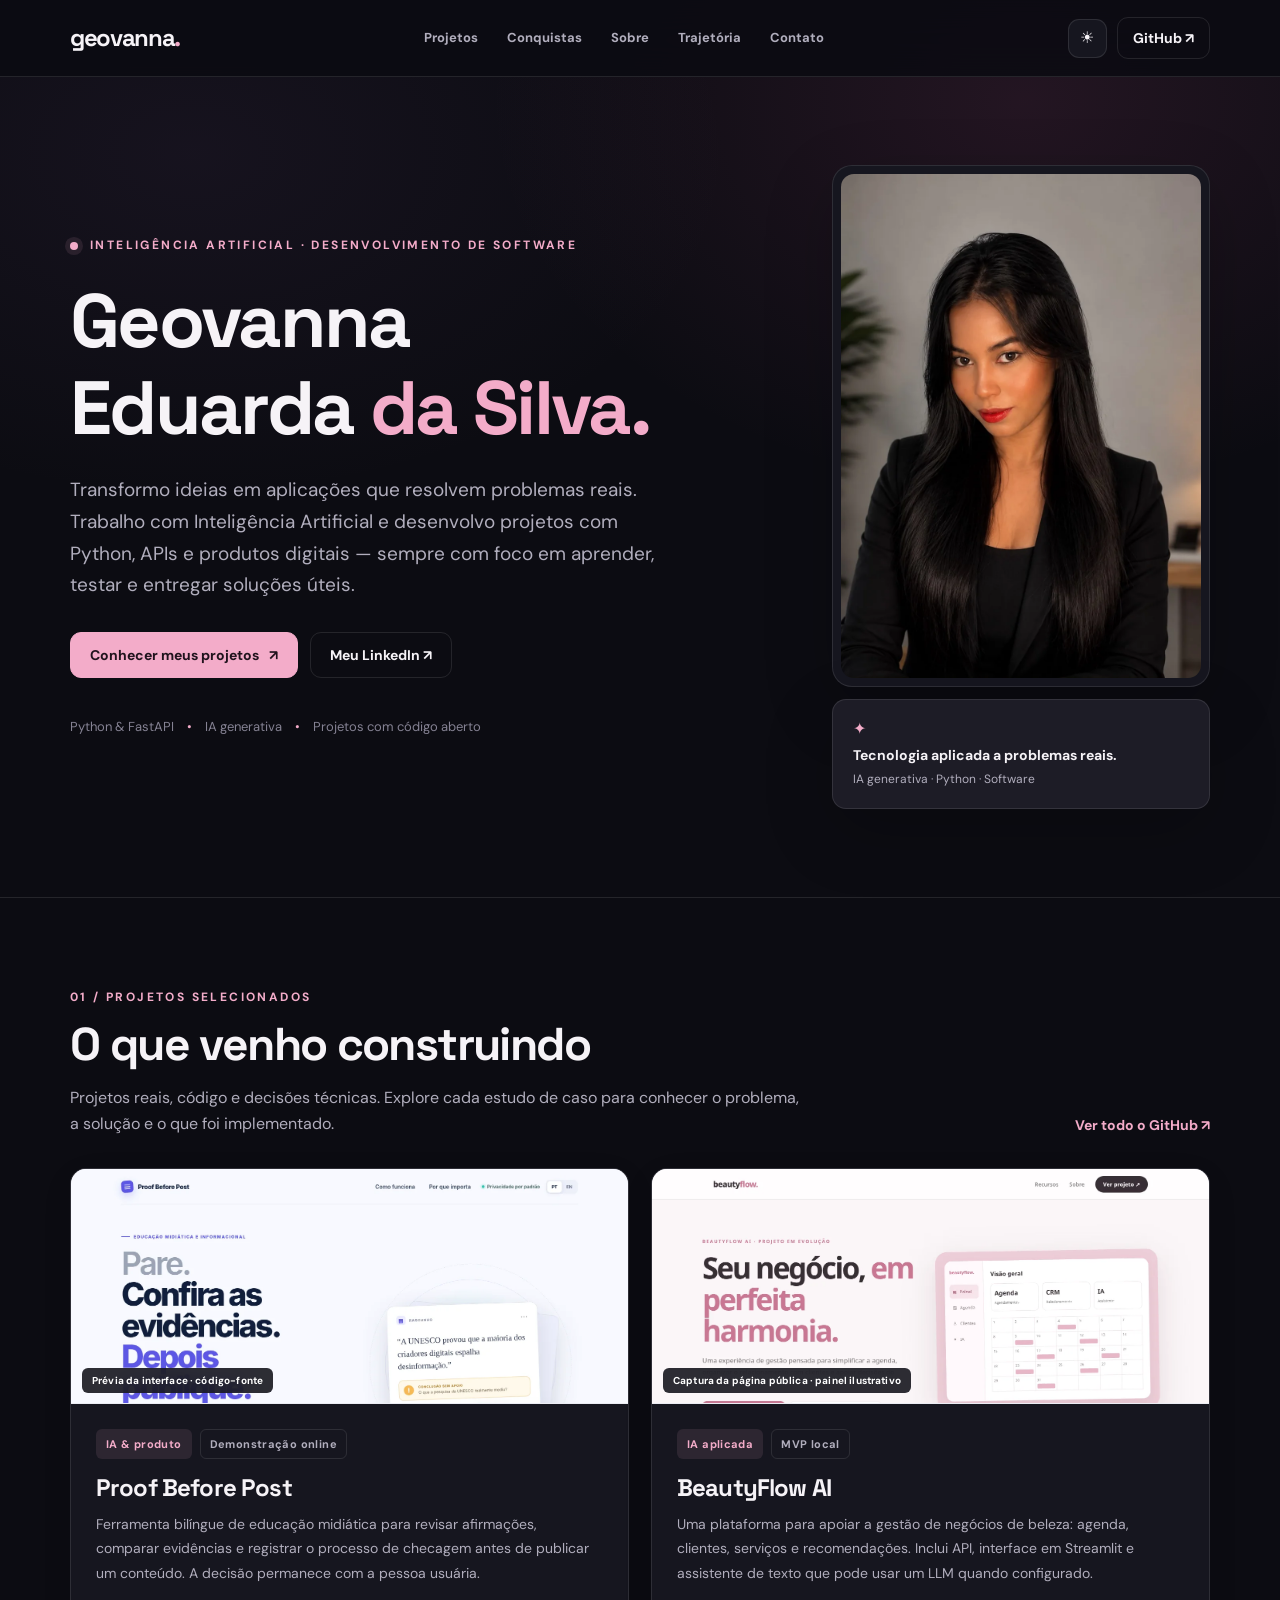
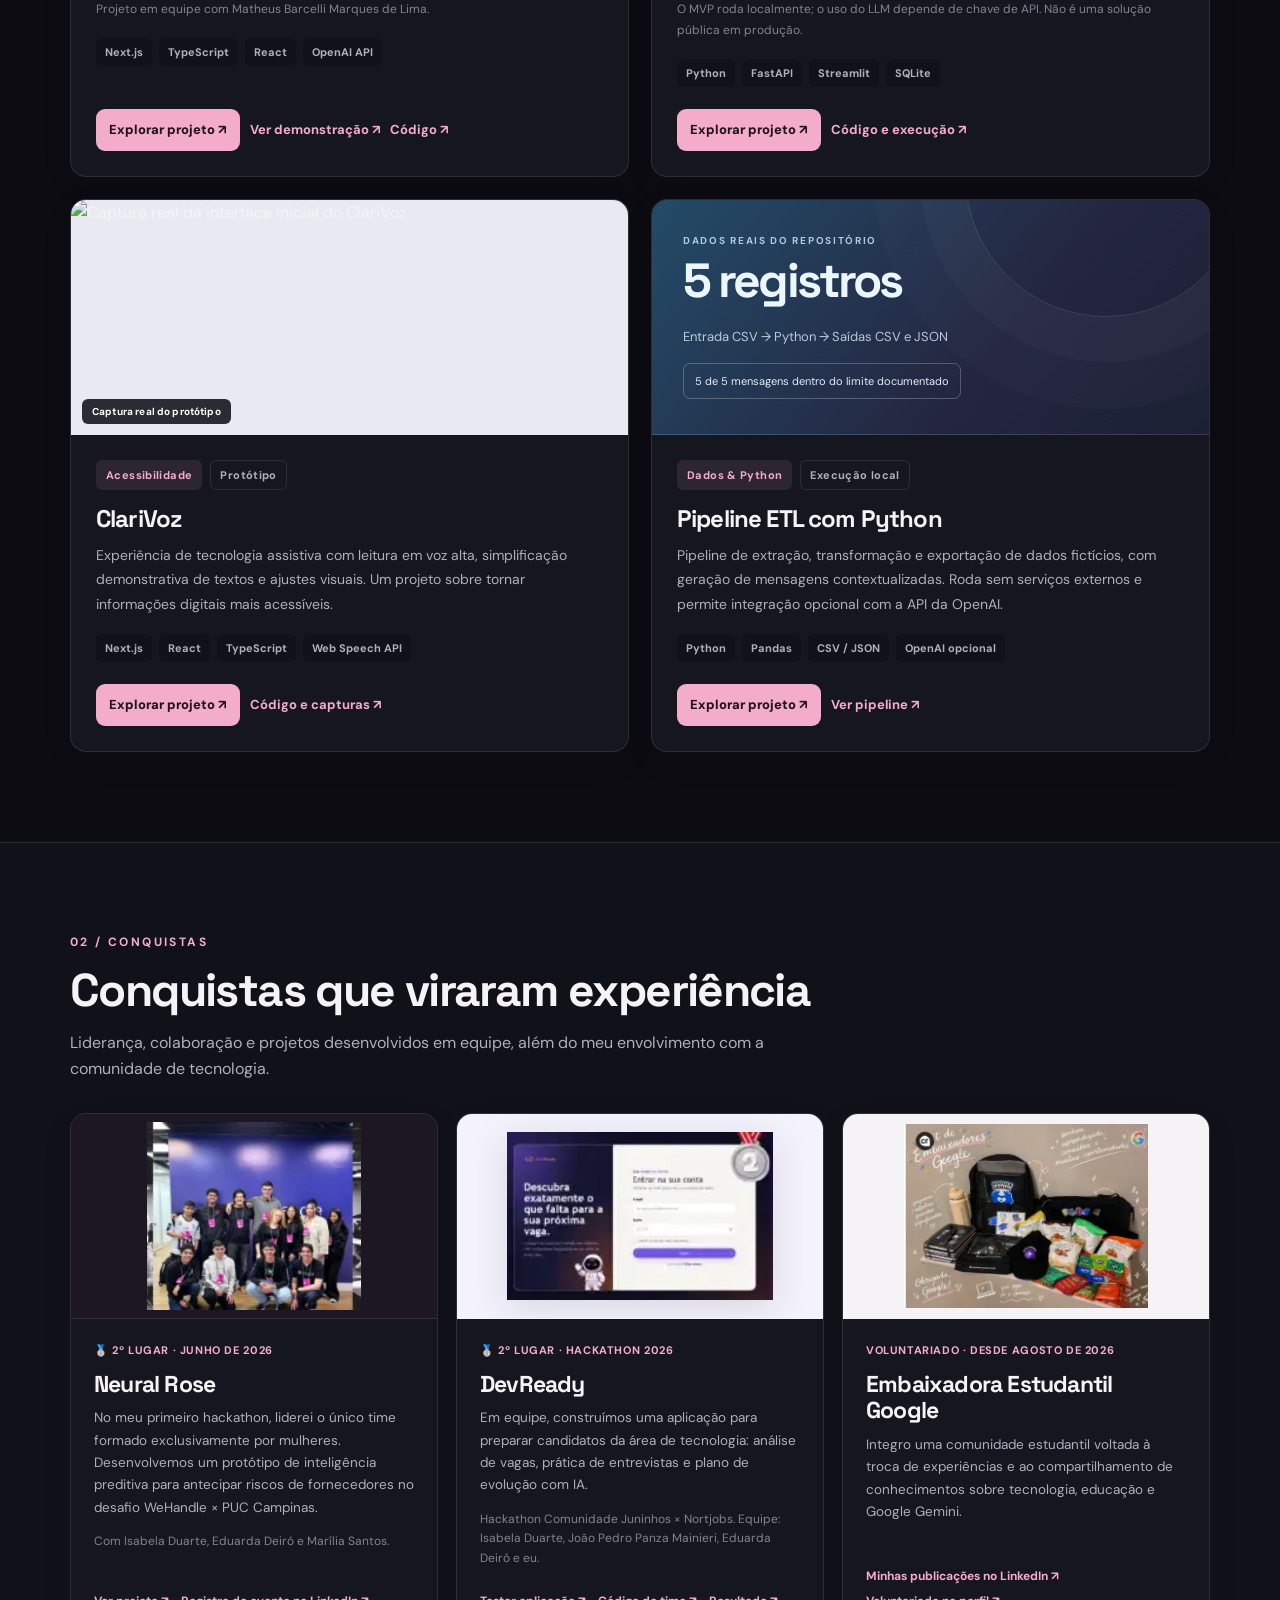
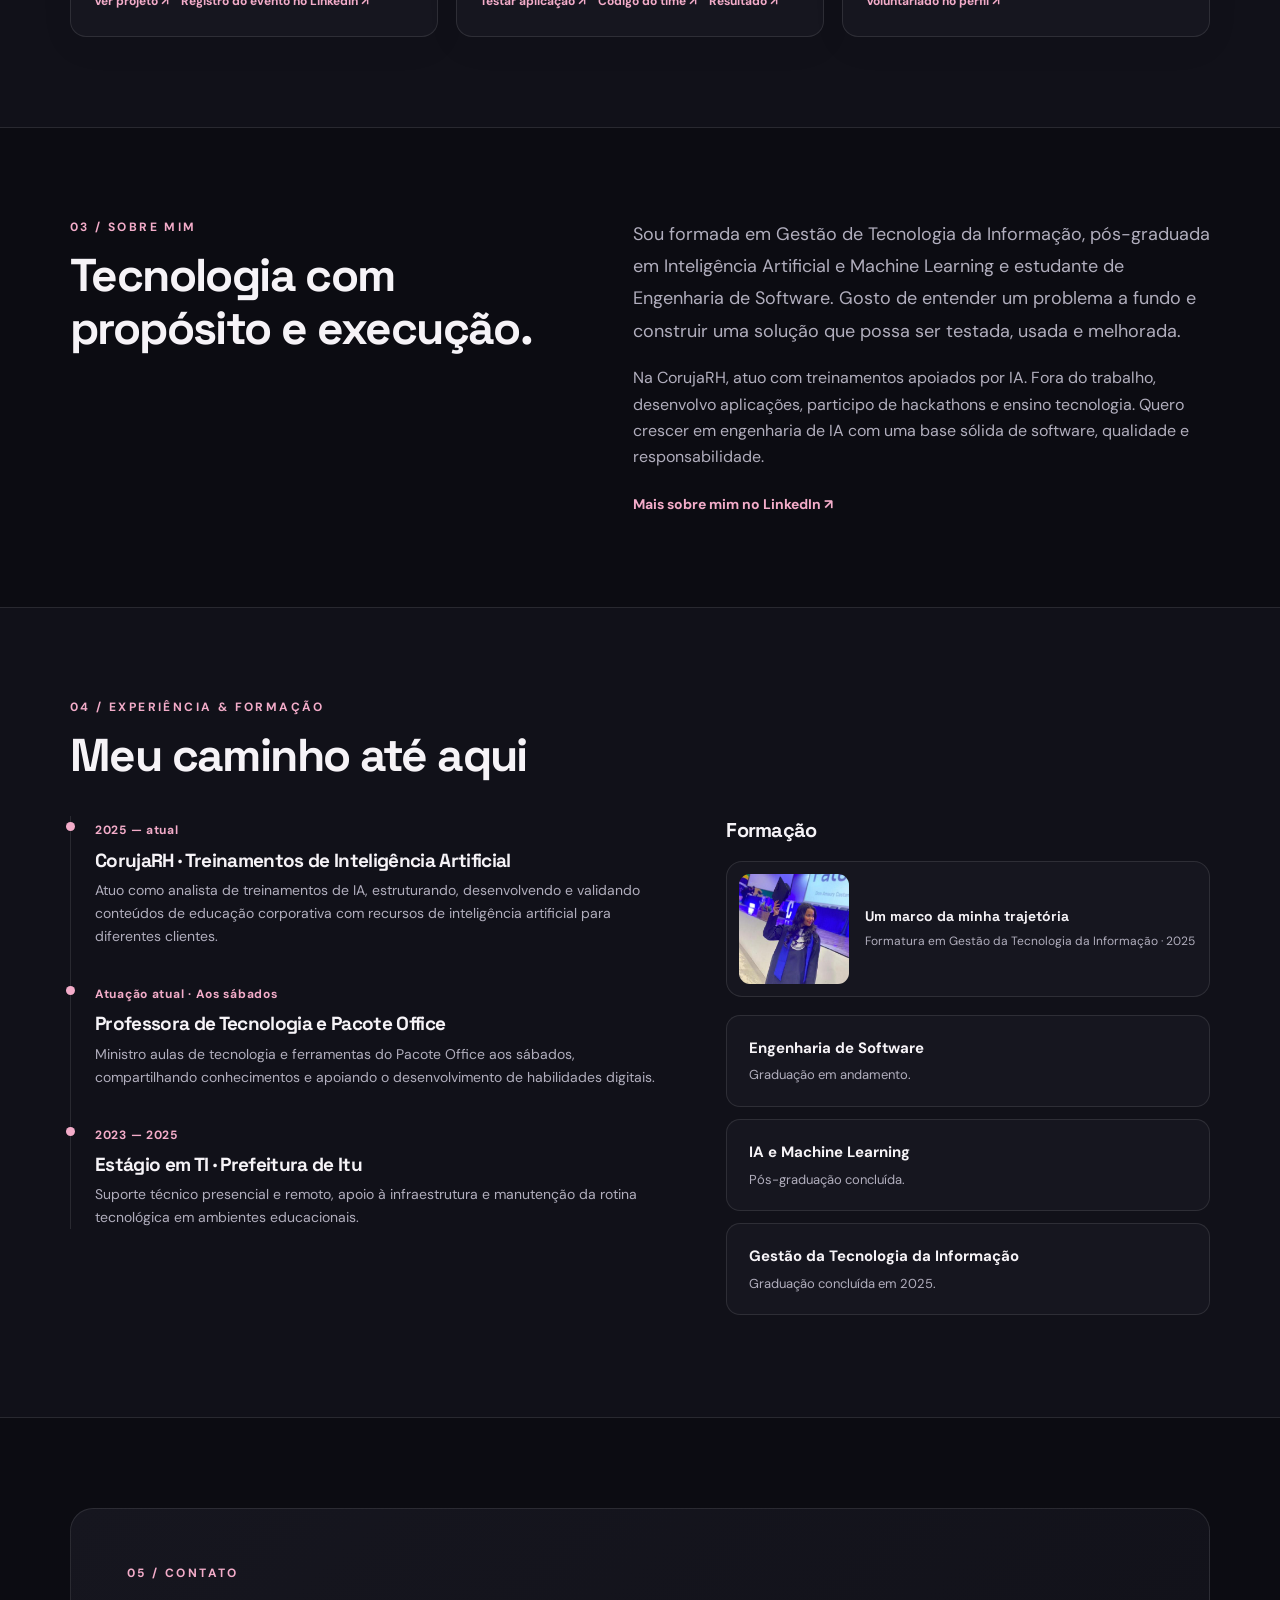
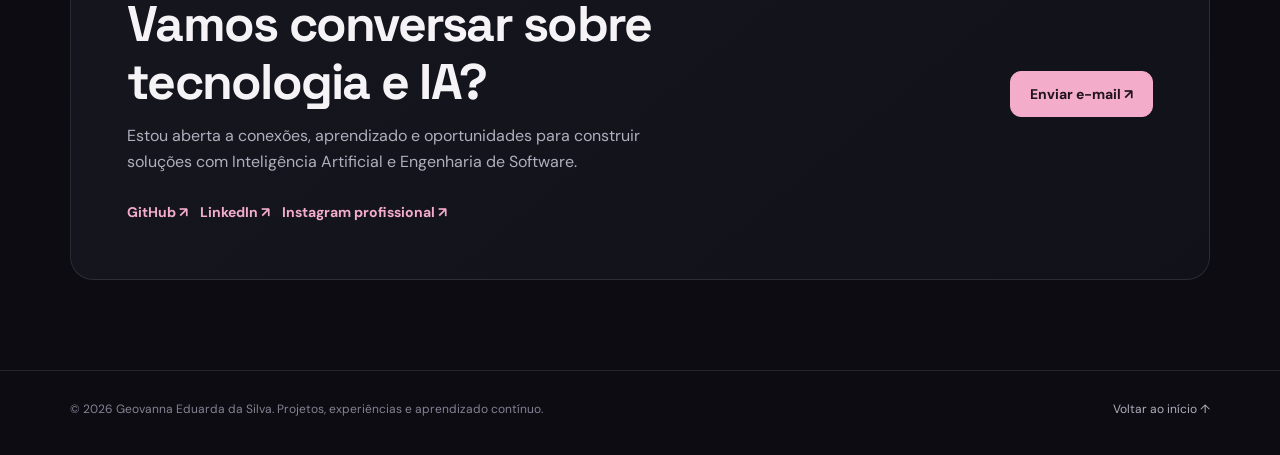
==== index.html @ ee45639f "Exibe foto profissional completa sem recorte e move legenda abaixo" ====
<!DOCTYPE html>
<html lang="pt-BR" data-theme="dark">
<head>
  <meta charset="UTF-8">
  <meta name="viewport" content="width=device-width, initial-scale=1">
  <link rel="icon" href="./favicon.ico" sizes="any">
  <link rel="icon" type="image/png" sizes="48x48" href="./favicon-48.png">
  <link rel="apple-touch-icon" sizes="180x180" href="./apple-touch-icon.png">
  <meta name="theme-color" content="#0c0c12">
  <meta name="description" content="Portfólio de Geovanna Eduarda da Silva. Analista de IA, pós-graduada em Inteligência Artificial e Machine Learning e estudante de Engenharia de Software. Projetos reais com Python, IA generativa, APIs e produtos digitais.">
  <meta name="author" content="Geovanna Eduarda da Silva">
  <meta property="og:type" content="website">
  <meta property="og:title" content="Geovanna Eduarda da Silva | IA Generativa & Engenharia de Software">
  <meta property="og:description" content="Projetos, trajetória e experiências reais em inteligência artificial, Python e desenvolvimento de produtos.">
  <meta property="og:url" content="https://geovannasilva15.github.io/portfolio-geovanna-github/">
  <meta property="og:image" content="https://geovannasilva15.github.io/portfolio-geovanna-github/assets/img/geovanna-perfil.webp">
  <link rel="canonical" href="https://geovannasilva15.github.io/portfolio-geovanna-github/">
  <link rel="preconnect" href="https://fonts.googleapis.com">
  <link rel="preconnect" href="https://fonts.gstatic.com" crossorigin>
  <link href="https://fonts.googleapis.com/css2?family=DM+Sans:wght@400;500;600;700&family=Space+Grotesk:wght@400;500;600;700&display=swap" rel="stylesheet">
  <title>Geovanna Eduarda da Silva | IA Generativa & Engenharia de Software</title>
  <style>
    :root {
      color-scheme: dark;
      --bg:#0c0c12; --bg2:#111119; --card:#16161f; --card2:#1d1c26;
      --text:#f6f3f7; --muted:#b1aebd; --subtle:#858293;
      --line:rgba(255,255,255,.10); --accent:#f3acc9; --accent-strong:#ffcfdf;
      --pill:rgba(243,172,201,.10); --shadow:0 22px 70px rgba(0,0,0,.20);
    }
    html[data-theme="light"] {
      color-scheme: light;
      --bg:#fbf9fb; --bg2:#f6f3f7; --card:#ffffff; --card2:#f9f4f7;
      --text:#211b26; --muted:#5a5260; --subtle:#736c79;
      --line:rgba(44,25,46,.13); --accent:#a22967; --accent-strong:#812453;
      --pill:rgba(162,41,103,.08); --shadow:0 20px 70px rgba(56,25,47,.08);
    }
    *{box-sizing:border-box}
    html{scroll-behavior:smooth;scroll-padding-top:94px}
    body{margin:0;background:var(--bg);color:var(--text);font:16px/1.65 "DM Sans",Arial,sans-serif;transition:background .25s,color .25s}
    body::before{content:"";position:absolute;top:0;left:0;right:0;height:850px;z-index:-1;pointer-events:none;background:radial-gradient(ellipse at 80% 12%,rgba(193,83,141,.13),transparent 37%),radial-gradient(ellipse at 15% 18%,rgba(128,86,156,.09),transparent 35%)}
    img{max-width:100%;display:block}
    a{color:inherit;text-decoration:none}
    button{font:inherit;cursor:pointer}
    button:focus-visible,a:focus-visible{outline:3px solid var(--accent);outline-offset:4px;border-radius:5px}
    h1,h2,h3,p,figure{margin-top:0}
    h1,h2,h3{font-family:"Space Grotesk","DM Sans",sans-serif;line-height:1.16;letter-spacing:-.035em}
    .container{width:min(1140px,calc(100% - 48px));margin-inline:auto}
    .sr-only{position:absolute;width:1px;height:1px;margin:-1px;overflow:hidden;clip:rect(0,0,0,0);white-space:nowrap}
    .skip{position:fixed;left:16px;top:-80px;background:var(--accent);color:var(--bg);padding:9px 15px;z-index:100}
    .skip:focus{top:14px}
    .site-header{position:sticky;top:0;z-index:50;background:rgba(12,12,18,.9);border-bottom:1px solid var(--line);backdrop-filter:blur(18px)}
    html[data-theme="light"] .site-header{background:rgba(251,249,251,.92)}
    .head-inner{display:flex;align-items:center;justify-content:space-between;gap:18px;height:76px}
    .logo{font-family:"Space Grotesk",sans-serif;font-size:24px;font-weight:700;letter-spacing:-.055em;white-space:nowrap}
    .logo span{color:var(--accent)}
    .site-nav{display:flex;align-items:center;gap:29px}
    .site-nav a{font-size:13px;font-weight:700;color:var(--muted);transition:color .2s}
    .site-nav a:hover{color:var(--accent)}
    .head-actions{display:flex;align-items:center;gap:10px}
    .theme-toggle,.menu-toggle{background:var(--card);color:var(--text);border:1px solid var(--line);border-radius:11px;width:39px;height:39px;display:grid;place-items:center}
    .theme-toggle:hover,.menu-toggle:hover{border-color:var(--accent)}
    .menu-toggle{display:none;position:relative}
    .menu-icon{width:17px;height:2px;background:currentColor;position:relative}
    .menu-icon::before,.menu-icon::after{content:"";width:17px;height:2px;background:currentColor;position:absolute;left:0}
    .menu-icon::before{top:-6px}.menu-icon::after{top:6px}
    .btn{display:inline-flex;justify-content:center;align-items:center;gap:10px;padding:13px 19px;border-radius:11px;border:1px solid var(--line);font-size:14px;font-weight:700;line-height:1.3;transition:transform .2s,border-color .2s,background .2s}
    .btn:hover{transform:translateY(-2px);border-color:var(--accent)}
    .btn-primary{background:var(--accent);color:#20131d;border-color:var(--accent)}
    .btn-primary:hover{background:var(--accent-strong)}
    .btn-small{padding:11px 15px}
    .hero{padding:100px 0 95px}
    .hero-grid{display:grid;grid-template-columns:1.2fr .8fr;gap:78px;align-items:center}
    .eyebrow,.section-kicker{font-size:12px;font-weight:700;text-transform:uppercase;letter-spacing:.20em;color:var(--accent)}
    .eyebrow{display:flex;align-items:center;gap:12px;margin-bottom:22px}
    .eyebrow::before{content:"";width:8px;height:8px;background:var(--accent);border-radius:50%;box-shadow:0 0 0 5px var(--pill)}
    .hero h1{max-width:700px;font-size:clamp(42px,5.9vw,77px);margin-bottom:21px}
    .hero h1 span{color:var(--accent)}
    .hero .intro{max-width:590px;font-size:19px;color:var(--muted);line-height:1.78;margin-bottom:31px}
    .hero .intro strong{color:var(--text);font-weight:600}
    .hero-buttons{display:flex;flex-wrap:wrap;gap:12px}
    .hero-note{margin-top:38px;display:flex;flex-wrap:wrap;align-items:center;gap:13px;color:var(--subtle);font-size:13px}
    .hero-note span+span::before{content:"•";color:var(--accent);margin-right:13px}
    .photo-wrap{width:min(100%,378px);justify-self:end;position:relative}
    .photo-frame{border:1px solid var(--line);padding:11px;background:var(--card);border-radius:25px;box-shadow:var(--shadow);transform:rotate(2deg)}
    .photo-frame img{width:100%;aspect-ratio:1/1;object-fit:cover;object-position:center;border-radius:16px}
    .photo-caption{position:absolute;left:-32px;bottom:-24px;padding:16px 20px;max-width:245px;background:var(--card2);border:1px solid var(--line);border-radius:14px;box-shadow:var(--shadow);transform:rotate(-2deg)}
    .photo-caption strong{display:block;font-size:14px;line-height:1.35}
    .photo-caption span{color:var(--muted);font-size:12px}
    .photo-caption::before{content:"✦";color:var(--accent);margin-bottom:4px;display:block}
    .divider{height:1px;background:var(--line)}
    .section{padding:90px 0}
    .section-head{display:flex;align-items:flex-end;justify-content:space-between;gap:24px;margin-bottom:30px}
    .section-kicker{display:block;margin-bottom:11px}
    .section-title{font-size:clamp(30px,3.6vw,46px);margin:0 0 13px}
    .section-lead{font-size:16px;color:var(--muted);max-width:740px;margin:0}
    .text-link{color:var(--accent);font-size:14px;font-weight:700;border-bottom:1px solid transparent}
    .text-link:hover{border-bottom-color:var(--accent)}
    .filter-bar{display:flex;flex-wrap:wrap;gap:9px;margin:30px 0 22px}
    .filter-btn{padding:9px 16px;border:1px solid var(--line);border-radius:999px;background:transparent;color:var(--muted);font-weight:700;font-size:13px}
    .filter-btn:hover,.filter-btn[aria-pressed="true"]{color:var(--bg);background:var(--accent);border-color:var(--accent)}
    html[data-theme="light"] .filter-btn[aria-pressed="true"]{color:#fff}
    .project-grid{display:grid;grid-template-columns:repeat(2,minmax(0,1fr));gap:18px}
    .project{background:var(--card);border:1px solid var(--line);border-radius:19px;overflow:hidden;display:flex;flex-direction:column;min-width:0;transition:transform .2s,border-color .2s}
    .project:hover{transform:translateY(-3px);border-color:rgba(243,172,201,.55)}
    .project[hidden]{display:none!important}
    .project-media{min-height:160px;height:194px;border-bottom:1px solid var(--line);display:flex;align-items:center;justify-content:center;overflow:hidden;position:relative}
    .project-media img{width:100%;height:100%;object-fit:cover}
    .project-media img.neural-image{object-fit:contain;padding:14px}
    .graphic{padding:30px;display:flex;flex-direction:column;align-items:flex-start;justify-content:flex-end}
    .graphic::before{content:"";position:absolute;width:280px;height:280px;border:1px solid rgba(255,255,255,.12);border-radius:50%;right:-38px;top:-165px;box-shadow:0 0 0 45px rgba(255,255,255,.022),0 0 0 92px rgba(255,255,255,.015)}
    .graphic strong{font:700 clamp(26px,4vw,38px)/1.05 "Space Grotesk",sans-serif;letter-spacing:-.05em;position:relative}
    .graphic small{display:block;margin-top:10px;font-size:12px;position:relative;opacity:.76;letter-spacing:.07em}
    .beauty-cover{color:#fff4f8;background:linear-gradient(120deg,#7c365f 0%,#4b2b57 48%,#221d35 100%)}
    .proof-cover{color:#eafdf7;background:linear-gradient(130deg,#123638,#15242e 60%,#27243a)}
    .etl-cover{color:#ebf6ff;background:linear-gradient(130deg,#234b68,#242640 62%,#1b2034)}
    .project-body{padding:26px 27px 28px;display:flex;flex:1;flex-direction:column}
    .project-meta{display:flex;gap:8px;flex-wrap:wrap;align-items:center;margin-bottom:15px;font-size:11px;font-weight:700;letter-spacing:.035em}
    .project-meta span{padding:5px 9px;border:1px solid var(--line);border-radius:6px;color:var(--muted)}
    .project-meta .tag-feature{background:var(--pill);border-color:transparent;color:var(--accent)}
    .project h3{font-size:26px;margin:0 0 10px}
    .project p{color:var(--muted);font-size:14px;line-height:1.75;margin:0 0 18px}
    .stack-tags{display:flex;gap:7px;flex-wrap:wrap;margin-bottom:22px}
    .stack-tags span{padding:5px 9px;background:var(--bg2);border-radius:6px;color:var(--muted);font-size:11px;font-weight:700}
    .project-links{display:flex;gap:18px;flex-wrap:wrap;margin-top:auto}
    .project-links a{color:var(--accent);font-size:13px;font-weight:700}
    .project-links a:hover{text-decoration:underline;text-underline-offset:4px}
    .project-footnote{font-size:12px!important;color:var(--subtle)!important;margin:-4px 0 18px!important}
    .section-alt{background:var(--bg2);border-top:1px solid var(--line);border-bottom:1px solid var(--line)}
    .about-grid{display:grid;grid-template-columns:.9fr 1.1fr;gap:90px;align-items:start}
    .about-intro{font-size:18px;color:var(--muted);line-height:1.8}
    .about-intro strong{color:var(--text);font-weight:600}
    .about-points{display:grid;gap:14px}
    .about-point{display:flex;gap:18px;border-bottom:1px solid var(--line);padding:0 0 18px}
    .about-point:last-child{border-bottom:0}
    .point-num{font:700 13px "Space Grotesk",sans-serif;color:var(--accent);padding-top:4px}
    .about-point h3{font-size:17px;margin-bottom:6px}
    .about-point p{color:var(--muted);font-size:14px;margin:0}
    .skills-grid{display:grid;grid-template-columns:repeat(3,minmax(0,1fr));gap:16px}
    .skill-card{border:1px solid var(--line);border-radius:15px;padding:25px;background:var(--card)}
    .skill-card h3{font-size:17px;margin-bottom:13px}
    .skill-card p{color:var(--muted);font-size:14px;margin:0;line-height:1.85}
    .skill-note{font-size:13px;color:var(--subtle);margin-top:18px}
    .journey-grid{display:grid;grid-template-columns:1.1fr .9fr;gap:65px}
    .timeline{border-left:1px solid var(--line);padding-left:24px}
    .timeline article{position:relative;margin-bottom:32px}
    .timeline article:last-child{margin-bottom:0}
    .timeline article::before{content:"";width:9px;height:9px;border-radius:50%;background:var(--accent);position:absolute;left:-29px;top:6px}
    .timeline small{font-size:12px;color:var(--accent);font-weight:700;letter-spacing:.06em}
    .timeline h3{font-size:19px;margin:7px 0}
    .timeline p{font-size:14px;color:var(--muted);margin-bottom:0}
    .small-card{background:var(--card);border:1px solid var(--line);border-radius:14px;padding:20px 22px;margin-bottom:12px}
    .small-card strong{display:block;font-size:15px;margin-bottom:4px}
    .small-card p{font-size:13px;color:var(--muted);margin:0}
    .small-card a{color:var(--accent)}
    .journey-side h3{font-size:20px;margin:3px 0 18px}
    .journey-side .space-top{margin-top:29px}
    .contact-panel{border:1px solid var(--line);background:linear-gradient(140deg,var(--card),var(--bg2));border-radius:23px;max-width:100%;padding:55px 56px;display:flex;align-items:center;justify-content:space-between;gap:40px}
    .contact-panel h2{font-size:clamp(30px,4.2vw,50px);max-width:660px;margin-bottom:12px}
    .contact-panel p{color:var(--muted);max-width:575px;margin-bottom:0}
    .contact-links{display:flex;gap:12px;flex-wrap:wrap;margin-top:25px}
    .contact-links a{color:var(--accent);font-size:14px;font-weight:700}
    .contact-links a:hover{text-decoration:underline}
    .contact-cta{flex-shrink:0}
    .site-footer{border-top:1px solid var(--line);padding:29px 0 35px}
    .footer-inner{display:flex;gap:20px;justify-content:space-between;align-items:center}
    .site-footer p{margin:0;font-size:12px;color:var(--subtle)}
    .footer-inner a{font-size:12px;color:var(--muted)}
    .footer-inner a:hover{color:var(--accent)}
    @media(max-width:920px){
      .site-nav{gap:16px}
      .hero-grid{gap:35px}
      .hero{padding:77px 0 85px}
      .hero h1{font-size:clamp(40px,6vw,62px)}
      .about-grid,.journey-grid{gap:32px}
    }
    @media(max-width:700px){
      .container{width:min(100% - 32px,540px)}
      .head-inner{height:68px}
      .site-nav{position:absolute;display:none;left:0;right:0;top:68px;padding:17px 23px 22px;background:var(--bg2);border-bottom:1px solid var(--line);box-shadow:0 12px 22px rgba(0,0,0,.1);flex-direction:column;gap:5px;align-items:stretch}
      .site-nav.is-open{display:flex}
      .site-nav a{padding:11px 4px}
      .menu-toggle{display:grid}
      .head-actions>.btn{display:none}
      .hero{padding:56px 0 76px}
      .hero-grid{grid-template-columns:1fr;gap:46px}
      .hero h1{font-size:clamp(38px,10vw,56px)}
      .hero .intro{font-size:16px}
      .photo-wrap{justify-self:center;width:min(78%,330px);margin-bottom:12px}
      .photo-caption{left:-23px;bottom:-22px;max-width:210px;padding:11px 14px}
      .section{padding:66px 0}
      .section-head{align-items:flex-start;flex-direction:column;gap:12px}
      .project-grid,.about-grid,.skills-grid,.journey-grid{grid-template-columns:1fr}
      .project-media{height:182px}
      .project-body{padding:23px}
      .contact-panel{padding:34px 25px;align-items:flex-start;flex-direction:column;gap:23px}
      .contact-panel h2{font-size:34px}
      .contact-cta{width:100%}
      .footer-inner{align-items:flex-start;flex-direction:column;gap:9px}
    }
    @media(prefers-reduced-motion:reduce){
      html{scroll-behavior:auto}
      *,*::before,*::after{transition:none!important;animation:none!important}
    }

    .hero-achievement{margin:20px 0 0;font-size:13px;font-weight:700;color:var(--accent)}
    .hero-achievement a:hover{text-decoration:underline;text-underline-offset:4px}
    .devready-media{background:radial-gradient(circle at 50% 80%,#31305e 0%,#17172a 72%);flex-direction:column;padding:10px 16px}
    .devready-media img{width:100%;height:150px;object-fit:contain;filter:drop-shadow(0 11px 18px rgba(0,0,0,.2))}
    .devready-media-caption{font:700 17px "Space Grotesk",sans-serif;color:#f0e9ff;line-height:1.2}
    .devready-media-caption span{font:600 10px "DM Sans",sans-serif;color:#b6b4d6}
    .awards-grid{display:grid;grid-template-columns:repeat(3,minmax(0,1fr));gap:18px}
    .award-card{min-width:0;display:flex;flex-direction:column;overflow:hidden;border-radius:18px;background:var(--card);border:1px solid var(--line)}
    .award-visual{height:178px;display:flex;align-items:center;justify-content:center;flex-direction:column;overflow:hidden;position:relative;border-bottom:1px solid var(--line)}
    .neural-award{background:linear-gradient(135deg,#1c1728,#2d2038)}
    .neural-award img{width:100%;height:100%;object-fit:contain;padding:15px}
    .devready-award{background:radial-gradient(circle at 50% 50%,#333260,#1a1a32)}
    .devready-award img{width:100%;height:142px;object-fit:contain}
    .devready-award>span{font:700 16px "Space Grotesk",sans-serif;color:#f2efff;margin-top:-6px}
    .google-award{background:linear-gradient(150deg,#fdfafa,#e9eaf1);gap:5px;color:#39333d}
    .google-color-mark{font:700 38px "Space Grotesk",sans-serif;letter-spacing:-.07em;line-height:1.2}
    .google-color-mark b:nth-child(1),.google-color-mark b:nth-child(4){color:#4285f4}
    .google-color-mark b:nth-child(2),.google-color-mark b:nth-child(6){color:#ea4335}
    .google-color-mark b:nth-child(3){color:#fbbc05}
    .google-color-mark b:nth-child(5){color:#34a853}
    .google-award strong{font:700 15px "Space Grotesk",sans-serif}
    .google-award small{font-size:11px;font-weight:600;color:#5c5862}
    .award-body{padding:22px 23px 24px;display:flex;flex:1;flex-direction:column}
    .award-type{color:var(--accent);font-size:11px;font-weight:700;letter-spacing:.055em;text-transform:uppercase;margin-bottom:12px}
    .award-card h3{font-size:23px;margin-bottom:10px}
    .award-card p{color:var(--muted);font-size:13.5px;margin-bottom:13px}
    .award-card .award-fineprint{color:var(--subtle);font-size:12px}
    .award-actions{display:flex;gap:12px;row-gap:5px;flex-wrap:wrap;margin-top:auto;padding-top:10px}
    .award-actions a{color:var(--accent);font-size:12px;font-weight:700}
    .award-actions a:hover{text-decoration:underline;text-underline-offset:3px}
    .award-source-note{color:var(--subtle);font-size:11px;margin:18px 0 0}
    @media(max-width:920px){.awards-grid{grid-template-columns:repeat(2,minmax(0,1fr))}}
    @media(max-width:700px){.awards-grid{grid-template-columns:1fr}.award-visual{height:190px}}


    /* 2026 portfolio refinement: editorial layout, real media and accessibility */
    .hero{padding:88px 0 88px}
    .hero-grid{grid-template-columns:minmax(0,1.18fr) minmax(0,.82fr);gap:58px}
    .hero .intro{line-height:1.67;max-width:610px}
    .photo-frame{transform:none;border-radius:20px;padding:8px}
    .photo-frame img{border-radius:13px}
    .photo-caption{transform:none;left:-20px;bottom:-18px}
    .project-grid{gap:22px}
    .project,.award-card{border-radius:16px;box-shadow:0 9px 35px rgba(0,0,0,.055)}
    .project-media{height:235px;min-height:200px}
    .project-media img{object-position:center}
    .project-body{padding:25px}
    .project h3{font-size:24px}
    .award-visual{height:205px}
    .devready-real{background:#f4f2fb;padding:18px}
    .devready-real img{width:100%;height:100%;object-fit:contain;image-rendering:auto;filter:drop-shadow(0 8px 18px rgba(20,20,40,.12))}
    .neural-award{background:#1d1723}
    .neural-award img{padding:9px}
    .proof-product{background:linear-gradient(140deg,#151a2b,#29263d 65%,#3e2944);padding:22px}
    .product-window{width:92%;max-width:440px;height:185px;background:#f9f7f4;border:1px solid rgba(255,255,255,.22);border-radius:12px;box-shadow:0 20px 50px rgba(0,0,0,.32);overflow:hidden;transform:rotate(-2deg)}
    .product-top{height:27px;background:#f1eeeb;border-bottom:1px solid #e5e0dc;display:flex;align-items:center;gap:5px;padding:0 12px}
    .product-top span{width:7px;height:7px;background:#d8cdd0;border-radius:50%}
    .product-top em{font:500 9px "DM Sans",sans-serif;color:#777;letter-spacing:.02em;margin-left:auto;font-style:normal}
    .product-inner{padding:23px 24px}
    .product-inner small{display:block;font:700 9px "DM Sans",sans-serif;color:#98667b;letter-spacing:.16em}
    .product-inner strong{display:block;font:700 22px/1.18 "Space Grotesk",sans-serif;color:#2b2930;letter-spacing:-.04em;margin:10px 0 16px}
    .product-actions{display:flex;gap:6px}
    .product-actions i{font:600 9px "DM Sans",sans-serif;color:#6d5966;background:#f1e8ee;border:1px solid #e6dbe3;border-radius:4px;padding:5px 10px;font-style:normal}
    .beauty-product{background:linear-gradient(140deg,#f2e1e8,#f8eef2);padding:22px}
    .beauty-product-ui{width:92%;max-width:440px;height:185px;background:#fff;border:1px solid #eadbe1;border-radius:12px;box-shadow:0 16px 36px rgba(94,37,61,.13);padding:18px 20px;transform:rotate(2deg)}
    .beauty-product-head{display:flex;align-items:center;justify-content:space-between;color:#542a42}
    .beauty-product-head span{font:700 19px "Space Grotesk",sans-serif}
    .beauty-product-head small{font:700 8px "DM Sans",sans-serif;letter-spacing:.08em;color:#9b7186}
    .beauty-product-stats{display:grid;grid-template-columns:repeat(3,1fr);gap:8px;margin-top:16px}
    .beauty-product-stats i{background:#f7eff3;border:1px solid #f0e2e9;border-radius:6px;padding:10px 6px;font:600 10px "DM Sans",sans-serif;font-style:normal;color:#78465d;text-align:center}
    .beauty-product-lines{display:grid;gap:6px;margin-top:13px}
    .beauty-product-lines span{height:5px;background:#f2e7ed;border-radius:5px}
    .beauty-product-lines span:nth-child(2){width:78%}
    .beauty-product-lines span:nth-child(3){width:58%}
    .beauty-product-note{font:600 9px "DM Sans",sans-serif;color:#9b7186}
    @media(max-width:700px){.hero{padding:54px 0 70px}.hero-grid{grid-template-columns:1fr;gap:45px}.project-media{height:208px}.award-visual{height:190px}.photo-caption{left:0}.project-body{padding:22px}}
    @media(prefers-reduced-motion:reduce){html{scroll-behavior:auto}.project,.btn{transition:none}}
  
    /* Fotografias reais de eventos e comunidade */
    .neural-award img { object-fit:contain; padding:8px; }
    .google-photo { background:#f6f3f7; }
    .google-photo img { width:100%; height:100%; object-fit:contain; padding:10px; }

    /* Cards de projetos com evidências visuais e navegação para estudos de caso */
    .project-media.project-screenshot{display:block;background:#e9eaf1;position:relative}
    .project-media.project-screenshot img{width:100%;height:100%;object-fit:cover;object-position:top;transition:transform .3s ease}
    .project-media.project-screenshot:hover img{transform:scale(1.025)}
    .project-media-label{position:absolute;bottom:10px;left:11px;right:11px;max-width:max-content;padding:6px 10px;border-radius:6px;background:rgba(16,17,25,.88);color:#fff;font:700 10px/1.3 "DM Sans",sans-serif;letter-spacing:.015em;backdrop-filter:blur(10px)}
    .project-links{gap:10px;align-items:center}
    .project-links .project-case-link{display:inline-flex;align-items:center;padding:10px 13px;border-radius:9px;background:var(--accent);color:#20131d;font-weight:800}
    .project-links .project-case-link:hover{text-decoration:none;background:var(--accent-strong)}
    .etl-preview{align-items:flex-start;justify-content:center;gap:9px;text-align:left;padding:27px 31px}
    .etl-preview-eyebrow{font:700 10px "DM Sans",sans-serif;letter-spacing:.17em;color:#a9cce4}
    .etl-preview strong{font-size:clamp(31px,4vw,48px);letter-spacing:-.06em}
    .etl-preview small{font-size:13px;letter-spacing:0}
    .etl-preview-footer{display:inline-flex;padding:8px 11px;margin-top:7px;border:1px solid rgba(255,255,255,.24);border-radius:7px;font-size:11px;color:#e6edf8}
    @media(prefers-reduced-motion:reduce){.project-media.project-screenshot img{transition:none}}

    /* Retrato profissional na abertura e foto da formatura na trajetoria */
    .hero .photo-frame img{display:block;width:100%;height:auto;aspect-ratio:auto;object-fit:contain;object-position:center}
    .formation-photo{display:flex;align-items:center;gap:16px;margin:0 0 18px;padding:12px;border:1px solid var(--line);border-radius:16px;background:var(--card)}
    .formation-photo img{display:block;width:110px;height:110px;flex:0 0 110px;object-fit:cover;object-position:center;border-radius:11px}
    .formation-photo figcaption{display:flex;flex-direction:column;gap:6px;min-width:0}
    .formation-photo figcaption strong{font:700 14px/1.35 "Space Grotesk",sans-serif;color:var(--text)}
    .formation-photo figcaption span{font:400 12px/1.5 "DM Sans",sans-serif;color:var(--muted)}
    @media(max-width:430px){.formation-photo{gap:12px}.formation-photo img{width:90px;height:90px;flex-basis:90px}.formation-photo figcaption strong{font-size:13px}}

    /* Foto inteira, sem cortes e sem sobreposicao da legenda */
    .hero .photo-wrap .photo-caption{position:static;max-width:none;width:100%;margin-top:12px;transform:none;left:auto;bottom:auto}
</style>
</head>
<body>
  <a class="skip" href="#conteudo">Pular para o conteúdo</a>
  <header class="site-header">
    <div class="container head-inner">
      <a class="logo" href="#inicio" aria-label="Geovanna, voltar ao início">geovanna<span>.</span></a>
      <nav class="site-nav" id="siteNav" aria-label="Navegação principal">
        <a href="#projetos">Projetos</a>
        <a href="#conquistas">Conquistas</a>
        <a href="#sobre">Sobre</a>
        <a href="#trajetoria">Trajetória</a>
        <a href="#contato">Contato</a>
      </nav>
      <div class="head-actions">
        <button type="button" class="theme-toggle" id="themeToggle" aria-label="Ativar tema claro" title="Alternar tema">☀</button>
        <a class="btn btn-small" href="https://github.com/geovannasilva15" target="_blank" rel="noopener noreferrer">GitHub ↗</a>
        <button class="menu-toggle" id="menuToggle" type="button" aria-label="Abrir menu" aria-controls="siteNav" aria-expanded="false"><span class="menu-icon" aria-hidden="true"></span></button>
      </div>
    </div>
  </header>

  <main id="conteudo">
    <section class="hero" id="inicio" aria-labelledby="hero-title">
      <div class="container hero-grid">
        <div>
          <p class="eyebrow">Inteligência Artificial · Desenvolvimento de Software</p>
          <h1 id="hero-title">Geovanna Eduarda <span>da Silva.</span></h1>
          <p class="intro">Transformo ideias em aplicações que resolvem problemas reais. Trabalho com Inteligência Artificial e desenvolvo projetos com Python, APIs e produtos digitais — sempre com foco em aprender, testar e entregar soluções úteis.</p>
          <div class="hero-buttons">
            <a class="btn btn-primary" href="#projetos">Conhecer meus projetos <span aria-hidden="true">↗</span></a>
            <a class="btn" href="https://www.linkedin.com/in/geovannaeduarda/" target="_blank" rel="noopener noreferrer">Meu LinkedIn ↗</a>
          </div>
          <div class="hero-note"><span>Python &amp; FastAPI</span><span>IA generativa</span><span>Projetos com código aberto</span></div>
        </div>
        <div class="photo-wrap">
          <div class="photo-frame">
            <img src="./assets/img/geovanna-perfil.webp" alt="Retrato profissional de Geovanna Eduarda da Silva" width="900" height="1260" fetchpriority="high">
          </div>
          <div class="photo-caption">
            <strong>Tecnologia aplicada a problemas reais.</strong>
            <span>IA generativa · Python · Software</span>
          </div>
        </div>
      </div>
    </section>

    <div class="divider"></div>
    <section class="section" id="projetos" aria-labelledby="projects-title">
      <div class="container">
        <div class="section-head">
          <div>
            <span class="section-kicker">01 / Projetos selecionados</span>
            <h2 class="section-title" id="projects-title">O que venho construindo</h2>
            <p class="section-lead">Projetos reais, código e decisões técnicas. Explore cada estudo de caso para conhecer o problema, a solução e o que foi implementado.</p>
          </div>
          <a href="https://github.com/geovannasilva15?tab=repositories" target="_blank" rel="noopener noreferrer" class="text-link">Ver todo o GitHub ↗</a>
        </div>
        <div class="project-grid">
          <article class="project">
            <a class="project-media project-screenshot" href="./projetos/proof-before-post.html" aria-label="Conhecer o estudo de caso do Proof Before Post">
              <img src="./assets/img/proof-interface-from-source.webp" alt="Prévia fiel da tela inicial do Proof Before Post, renderizada a partir do código-fonte" width="1440" height="840" loading="lazy">
              <span class="project-media-label">Prévia da interface · código-fonte</span>
            </a>
            <div class="project-body">
              <div class="project-meta"><span class="tag-feature">IA &amp; produto</span><span>Demonstração online</span></div>
              <h3>Proof Before Post</h3>
              <p>Ferramenta bilíngue de educação midiática para revisar afirmações, comparar evidências e registrar o processo de checagem antes de publicar um conteúdo. A decisão permanece com a pessoa usuária.</p>
              <p class="project-footnote">Projeto em equipe com Matheus Barcelli Marques de Lima.</p>
              <div class="stack-tags"><span>Next.js</span><span>TypeScript</span><span>React</span><span>OpenAI API</span></div>
              <div class="project-links"><a class="project-case-link" href="./projetos/proof-before-post.html" aria-label="Ler estudo de caso de Proof Before Post">Explorar projeto ↗</a>
                <a href="https://proof-before-post.vercel.app/" target="_blank" rel="noopener noreferrer" aria-label="Abrir demonstração do Proof Before Post">Ver demonstração ↗</a>
                <a href="https://github.com/geovannasilva15/proof-before-post" target="_blank" rel="noopener noreferrer" aria-label="Ver repositório do Proof Before Post">Código ↗</a>
              </div>
            </div>
          </article>

          <article class="project">
            <a class="project-media project-screenshot" href="./projetos/beautyflow-ai.html" aria-label="Conhecer o estudo de caso do BeautyFlow AI">
              <img src="./assets/img/beautyflow-site-captura.webp" alt="Captura da página pública de apresentação do BeautyFlow AI, com painel ilustrativo" width="1440" height="860" loading="lazy">
              <span class="project-media-label">Captura da página pública · painel ilustrativo</span>
            </a>
            <div class="project-body">
              <div class="project-meta"><span class="tag-feature">IA aplicada</span><span>MVP local</span></div>
              <h3>BeautyFlow AI</h3>
              <p>Uma plataforma para apoiar a gestão de negócios de beleza: agenda, clientes, serviços e recomendações. Inclui API, interface em Streamlit e assistente de texto que pode usar um LLM quando configurado.</p>
              <p class="project-footnote">O MVP roda localmente; o uso do LLM depende de chave de API. Não é uma solução pública em produção.</p>
              <div class="stack-tags"><span>Python</span><span>FastAPI</span><span>Streamlit</span><span>SQLite</span></div>
              <div class="project-links"><a class="project-case-link" href="./projetos/beautyflow-ai.html" aria-label="Ler estudo de caso de BeautyFlow AI">Explorar projeto ↗</a><a href="https://github.com/geovannasilva15/beautyflow-ai" target="_blank" rel="noopener noreferrer" aria-label="Ver código e instruções do BeautyFlow AI">Código e execução ↗</a></div>
            </div>
          </article>

          <article class="project">
            <a class="project-media project-screenshot" href="./projetos/clarivoz.html" aria-label="Conhecer o estudo de caso do ClariVoz">
              <img src="https://raw.githubusercontent.com/geovannasilva15/clarivoz/main/docs/screenshots/inicio.png" alt="Captura real da interface inicial do ClariVoz" width="512" height="324" loading="lazy">
              <span class="project-media-label">Captura real do protótipo</span>
            </a>
            <div class="project-body">
              <div class="project-meta"><span class="tag-feature">Acessibilidade</span><span>Protótipo</span></div>
              <h3>ClariVoz</h3>
              <p>Experiência de tecnologia assistiva com leitura em voz alta, simplificação demonstrativa de textos e ajustes visuais. Um projeto sobre tornar informações digitais mais acessíveis.</p>
              <div class="stack-tags"><span>Next.js</span><span>React</span><span>TypeScript</span><span>Web Speech API</span></div>
              <div class="project-links"><a class="project-case-link" href="./projetos/clarivoz.html" aria-label="Ler estudo de caso de ClariVoz">Explorar projeto ↗</a><a href="https://github.com/geovannasilva15/clarivoz" target="_blank" rel="noopener noreferrer" aria-label="Ver código e capturas reais do ClariVoz">Código e capturas ↗</a></div>
            </div>
          </article>

          <article class="project">
            <a class="project-media graphic etl-cover etl-preview" href="./projetos/pipeline-etl-python.html" aria-label="Conhecer o estudo de caso do Pipeline ETL com Python">
              <span class="etl-preview-eyebrow">DADOS REAIS DO REPOSITÓRIO</span>
              <strong>5 registros</strong><small>Entrada CSV → Python → Saídas CSV e JSON</small>
              <span class="etl-preview-footer">5 de 5 mensagens dentro do limite documentado</span>
            </a>
            <div class="project-body">
              <div class="project-meta"><span class="tag-feature">Dados &amp; Python</span><span>Execução local</span></div>
              <h3>Pipeline ETL com Python</h3>
              <p>Pipeline de extração, transformação e exportação de dados fictícios, com geração de mensagens contextualizadas. Roda sem serviços externos e permite integração opcional com a API da OpenAI.</p>
              <div class="stack-tags"><span>Python</span><span>Pandas</span><span>CSV / JSON</span><span>OpenAI opcional</span></div>
              <div class="project-links"><a class="project-case-link" href="./projetos/pipeline-etl-python.html" aria-label="Ler estudo de caso de Pipeline ETL com Python">Explorar projeto ↗</a><a href="https://github.com/geovannasilva15/Etl-python-ia" target="_blank" rel="noopener noreferrer" aria-label="Ver repositório do pipeline ETL com Python">Ver pipeline ↗</a></div>
            </div>
          </article>
        </div>
      </div>
    </section>


    <section class="section section-alt" id="conquistas" aria-labelledby="awards-title">
      <div class="container">
        <div class="section-head">
          <div>
            <span class="section-kicker">02 / Conquistas</span>
            <h2 class="section-title" id="awards-title">Conquistas que viraram experiência</h2>
            <p class="section-lead">Liderança, colaboração e projetos desenvolvidos em equipe, além do meu envolvimento com a comunidade de tecnologia.</p>
          </div>
        </div>
        <div class="awards-grid">
          <article class="award-card">
            <div class="award-visual neural-award" aria-label="Identidade visual original do projeto Neural Rose">
              <img src="./assets/img/neural-rose-evento.webp" alt="Banner oficial do projeto Neural Rose, feito pela equipe" width="580" height="260" loading="lazy">
            </div>
            <div class="award-body">
              <span class="award-type">🥈 2º lugar · Junho de 2026</span>
              <h3>Neural Rose</h3>
              <p>No meu primeiro hackathon, liderei o único time formado exclusivamente por mulheres. Desenvolvemos um protótipo de inteligência preditiva para antecipar riscos de fornecedores no desafio WeHandle × PUC Campinas.</p>
              <p class="award-fineprint">Com Isabela Duarte, Eduarda Deiró e Marília Santos.</p>
              <div class="award-actions">
                <a href="https://github.com/geovannasilva15/Neural-rose" target="_blank" rel="noopener noreferrer">Ver projeto ↗</a>
                <a href="https://www.linkedin.com/company/liga-de-ti-e-empreendedorismo-puc-campinas/" target="_blank" rel="noopener noreferrer">Registro do evento no LinkedIn ↗</a>
              </div>
            </div>
          </article>
          <article class="award-card">
            <div class="award-visual devready-real" aria-label="Captura de tela real do DevReady">
              <img src="./assets/img/devready-captura.webp" alt="Captura real da interface do DevReady" width="211" height="133" loading="lazy">
            </div>
            <div class="award-body">
              <span class="award-type">🥈 2º lugar · Hackathon 2026</span>
              <h3>DevReady</h3>
              <p>Em equipe, construímos uma aplicação para preparar candidatos da área de tecnologia: análise de vagas, prática de entrevistas e plano de evolução com IA.</p>
              <p class="award-fineprint">Hackathon Comunidade Juninhos × Nortjobs. Equipe: Isabela Duarte, João Pedro Panza Mainieri, Eduarda Deiró e eu.</p>
              <div class="award-actions">
                <a href="https://devready.vercel.app/" target="_blank" rel="noopener noreferrer">Testar aplicação ↗</a>
                <a href="https://github.com/juninhos-comunidade/devready" target="_blank" rel="noopener noreferrer">Código do time ↗</a>
                <a href="https://nortjobs.com/pt-BR/blog/hackathon-juninhos-nort-2026" target="_blank" rel="noopener noreferrer">Resultado ↗</a>
              </div>
            </div>
          </article>
          <article class="award-card">
            <div class="award-visual google-photo"><img src="./assets/img/google-kit-embaixadora.webp" alt="Fotografia do kit de Embaixadora Estudantil Google recebido por Geovanna" width="251" height="189" loading="lazy"></div>
            <div class="award-body">
              <span class="award-type">Voluntariado · Desde agosto de 2026</span>
              <h3>Embaixadora Estudantil Google</h3>
              <p>Integro uma comunidade estudantil voltada à troca de experiências e ao compartilhamento de conhecimentos sobre tecnologia, educação e Google Gemini.</p>
              
              <div class="award-actions">
                <a href="https://www.linkedin.com/in/geovannaeduarda/recent-activity/all/" target="_blank" rel="noopener noreferrer">Minhas publicações no LinkedIn ↗</a>
                <a href="https://www.linkedin.com/in/geovannaeduarda/" target="_blank" rel="noopener noreferrer">Voluntariado no perfil ↗</a>
              </div>
            </div>
          </article>
        </div>
        
      </div>
    </section>

    <section class="section" id="sobre" aria-labelledby="about-title">
      <div class="container about-grid">
        <div>
          <span class="section-kicker">03 / Sobre mim</span>
          <h2 class="section-title" id="about-title">Tecnologia com propósito e execução.</h2>
        </div>
        <div>
          <p class="about-intro">Sou formada em Gestão de Tecnologia da Informação, pós-graduada em Inteligência Artificial e Machine Learning e estudante de Engenharia de Software. Gosto de entender um problema a fundo e construir uma solução que possa ser testada, usada e melhorada.</p>
          <p class="section-lead" style="margin-bottom:20px">Na CorujaRH, atuo com treinamentos apoiados por IA. Fora do trabalho, desenvolvo aplicações, participo de hackathons e ensino tecnologia. Quero crescer em engenharia de IA com uma base sólida de software, qualidade e responsabilidade.</p>
          <a class="text-link" href="https://www.linkedin.com/in/geovannaeduarda/" target="_blank" rel="noopener noreferrer">Mais sobre mim no LinkedIn ↗</a>
        </div>
      </div>
    </section>

    <section class="section section-alt" id="trajetoria" aria-labelledby="journey-title">
      <div class="container">
        <span class="section-kicker">04 / Experiência &amp; formação</span>
        <h2 class="section-title" id="journey-title">Meu caminho até aqui</h2>
        <div class="journey-grid" style="margin-top:34px">
          <div>
            <div class="timeline">
              <article>
                <small>2025 — atual</small>
                <h3>CorujaRH · Treinamentos de Inteligência Artificial</h3>
                <p>Atuo como analista de treinamentos de IA, estruturando, desenvolvendo e validando conteúdos de educação corporativa com recursos de inteligência artificial para diferentes clientes.</p>
              </article>
              <article>
                <small>Atuação atual · Aos sábados</small>
                <h3>Professora de Tecnologia e Pacote Office</h3>
                <p>Ministro aulas de tecnologia e ferramentas do Pacote Office aos sábados, compartilhando conhecimentos e apoiando o desenvolvimento de habilidades digitais.</p>
              </article>
              <article>
                <small>2023 — 2025</small>
                <h3>Estágio em TI · Prefeitura de Itu</h3>
                <p>Suporte técnico presencial e remoto, apoio à infraestrutura e manutenção da rotina tecnológica em ambientes educacionais.</p>
              </article>
            </div>
          </div>
          <div class="journey-side">
            <h3>Formação</h3>
            <figure class="formation-photo">
              <img src="./assets/img/geovanna-avatar.webp.jpg" alt="Geovanna Eduarda da Silva em sua formatura de Gestão da Tecnologia da Informação" width="400" height="400" loading="lazy">
              <figcaption><strong>Um marco da minha trajetória</strong><span>Formatura em Gestão da Tecnologia da Informação · 2025</span></figcaption>
            </figure>
            <div class="small-card"><strong>Engenharia de Software</strong><p>Graduação em andamento.</p></div>
            <div class="small-card"><strong>IA e Machine Learning</strong><p>Pós-graduação concluída.</p></div>
            <div class="small-card"><strong>Gestão da Tecnologia da Informação</strong><p>Graduação concluída em 2025.</p></div>
            
          </div>
        </div>
      </div>
    </section>

    <section class="section" id="contato" aria-labelledby="contact-title">
      <div class="container">
        <div class="contact-panel">
          <div>
            <span class="section-kicker">05 / Contato</span>
            <h2 id="contact-title">Vamos conversar sobre tecnologia e IA?</h2>
            <p>Estou aberta a conexões, aprendizado e oportunidades para construir soluções com Inteligência Artificial e Engenharia de Software.</p>
            <div class="contact-links">
              <a href="https://github.com/geovannasilva15" target="_blank" rel="noopener noreferrer">GitHub ↗</a>
              <a href="https://www.linkedin.com/in/geovannaeduarda/" target="_blank" rel="noopener noreferrer">LinkedIn ↗</a>
              <a href="https://www.instagram.com/geovannaiatech/" target="_blank" rel="noopener noreferrer">Instagram profissional ↗</a>
            </div>
          </div>
          <a class="btn btn-primary contact-cta" href="mailto:geovanna.eduarda2003@gmail.com?subject=Contato%20pelo%20portf%C3%B3lio">Enviar e-mail ↗</a>
        </div>
      </div>
    </section>
  </main>
  <footer class="site-footer">
    <div class="container footer-inner">
      <p>© <span id="year">2026</span> Geovanna Eduarda da Silva. Projetos, experiências e aprendizado contínuo.</p>
      <a href="#inicio">Voltar ao início ↑</a>
    </div>
  </footer>
  <script>
    (function () {
      var root = document.documentElement;
      var themeToggle = document.getElementById('themeToggle');
      var menuToggle = document.getElementById('menuToggle');
      var nav = document.getElementById('siteNav');
      var year = document.getElementById('year');
      if (year) year.textContent = new Date().getFullYear();
      function setTheme(theme) {
        var mode = theme === 'light' ? 'light' : 'dark';
        root.setAttribute('data-theme', mode);
        themeToggle.textContent = mode === 'dark' ? '☀' : '☾';
        themeToggle.setAttribute('aria-label', mode === 'dark' ? 'Ativar tema claro' : 'Ativar tema escuro');
        try { localStorage.setItem('geovanna-theme', mode); } catch (e) {}
      }
      try { var saved = localStorage.getItem('geovanna-theme'); if (saved) setTheme(saved); } catch (e) {}
      themeToggle.addEventListener('click', function () {
        setTheme(root.getAttribute('data-theme') === 'dark' ? 'light' : 'dark');
      });
      function closeMenu() {
        nav.classList.remove('is-open');
        menuToggle.setAttribute('aria-expanded', 'false');
        menuToggle.setAttribute('aria-label', 'Abrir menu');
      }
      menuToggle.addEventListener('click', function () {
        var opened = nav.classList.toggle('is-open');
        menuToggle.setAttribute('aria-expanded', String(opened));
        menuToggle.setAttribute('aria-label', opened ? 'Fechar menu' : 'Abrir menu');
      });
      nav.querySelectorAll('a').forEach(function (link) { link.addEventListener('click', closeMenu); });
      document.addEventListener('keydown', function (e) { if (e.key === 'Escape') closeMenu(); });
    }());
  </script>
</body>
</html>
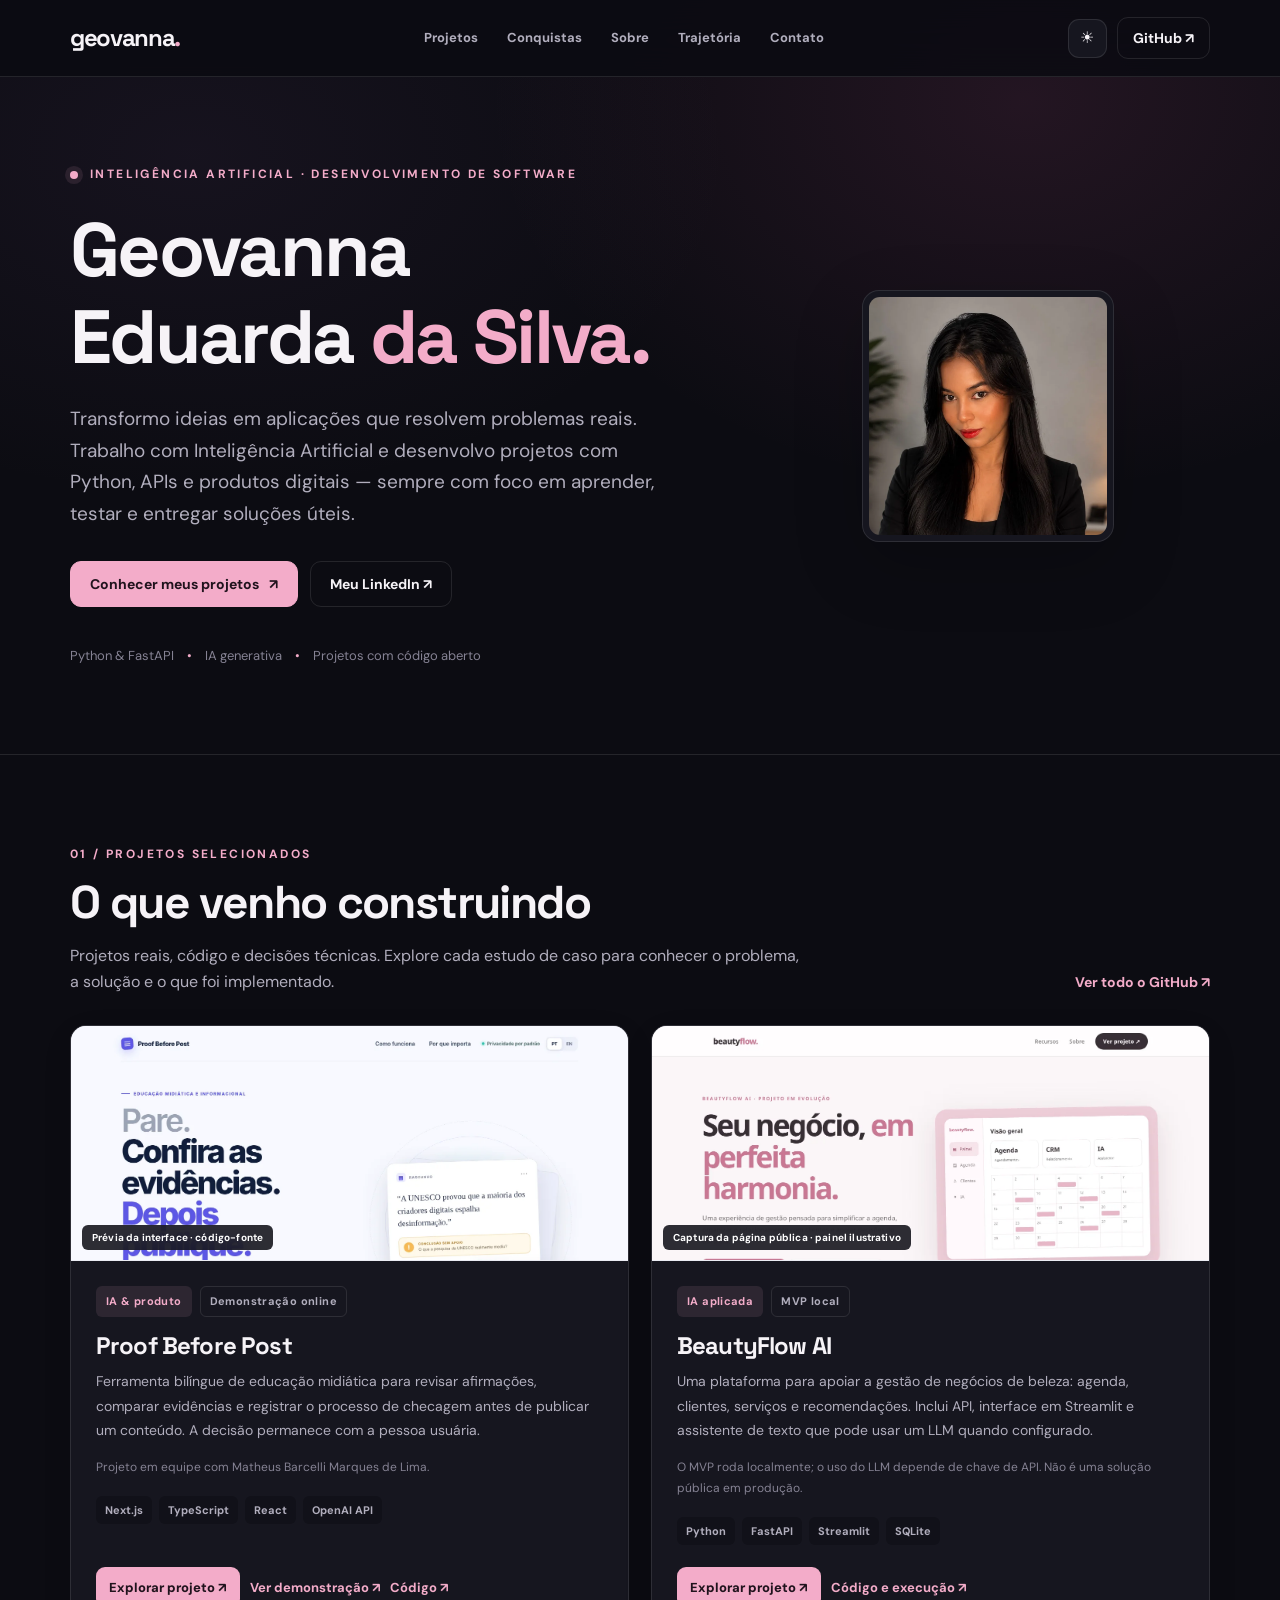
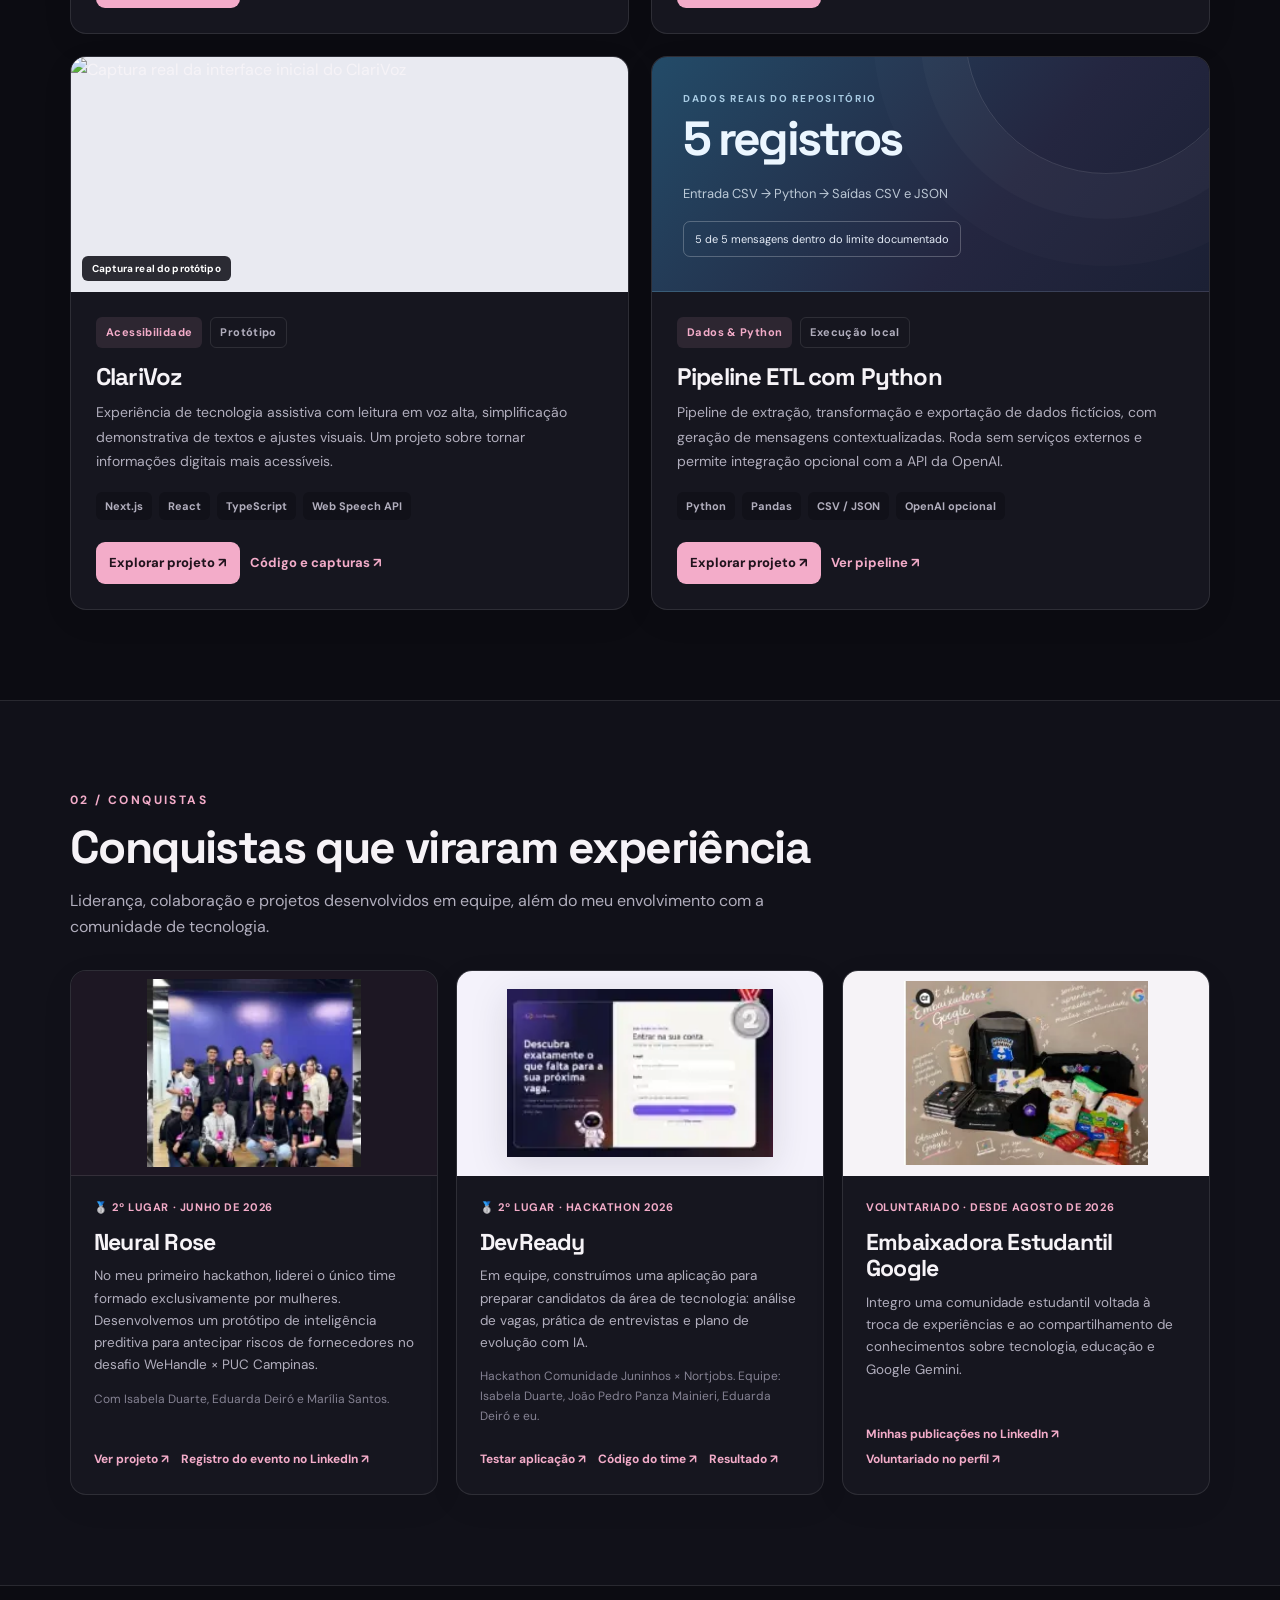
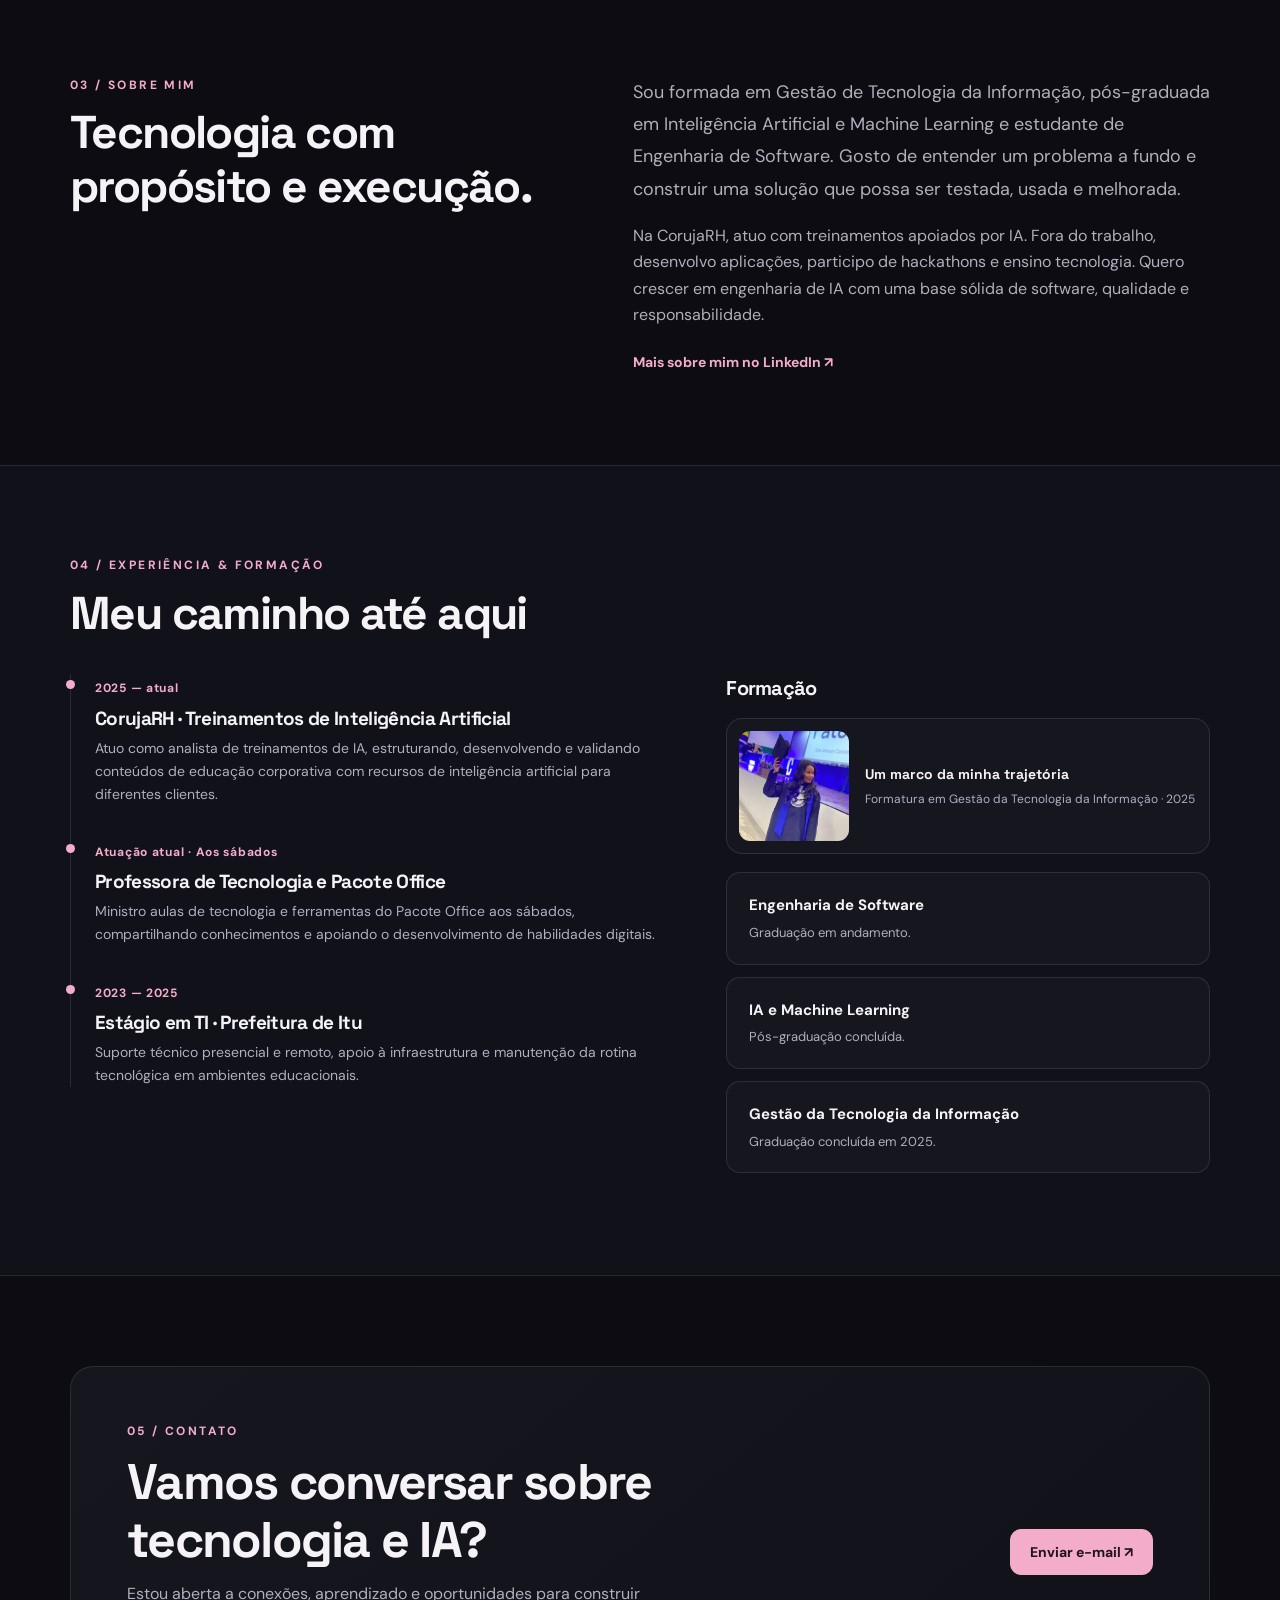
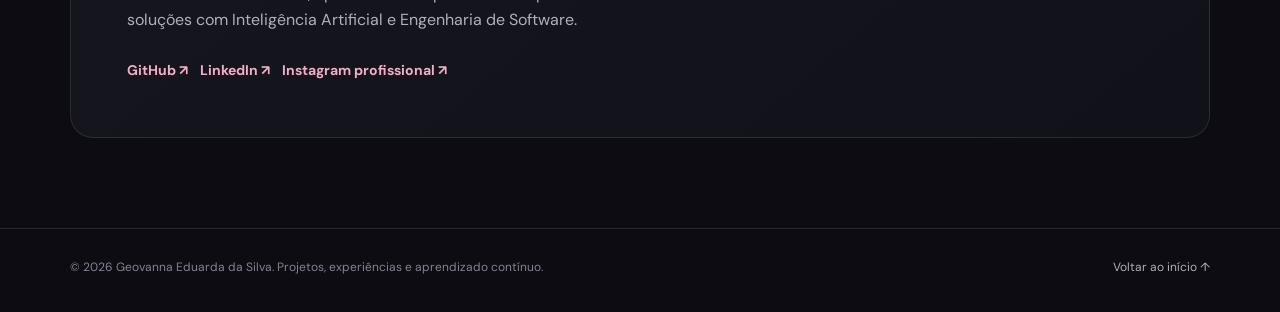
==== commit 3d02cdf1: "Ajusta foto do perfil para quadrado pequeno com foco no rosto" ====
--- a/index.html
+++ b/index.html
@@ -309,8 +309,15 @@
     .formation-photo figcaption span{font:400 12px/1.5 "DM Sans",sans-serif;color:var(--muted)}
     @media(max-width:430px){.formation-photo{gap:12px}.formation-photo img{width:90px;height:90px;flex-basis:90px}.formation-photo figcaption strong{font-size:13px}}
 
-    /* Foto inteira, sem cortes e sem sobreposicao da legenda */
-    .hero .photo-wrap .photo-caption{position:static;max-width:none;width:100%;margin-top:12px;transform:none;left:auto;bottom:auto}
+    /* Retrato de perfil compacto: enquadramento quadrado, foco no rosto */
+    .hero .photo-wrap{width:min(100%,252px);justify-self:center;margin-bottom:0}
+    .hero .photo-frame{padding:6px;border-radius:17px}
+    .hero .photo-frame img{display:block;width:100%;height:auto;aspect-ratio:1/1;object-fit:cover;object-position:center 24%;border-radius:11px}
+    .hero .photo-wrap .photo-caption{display:none}
+    @media(max-width:700px){
+      .hero .photo-wrap{width:min(58vw,210px);margin-bottom:0}
+      .hero .hero-grid{gap:26px}
+    }
 </style>
 </head>
 <body>
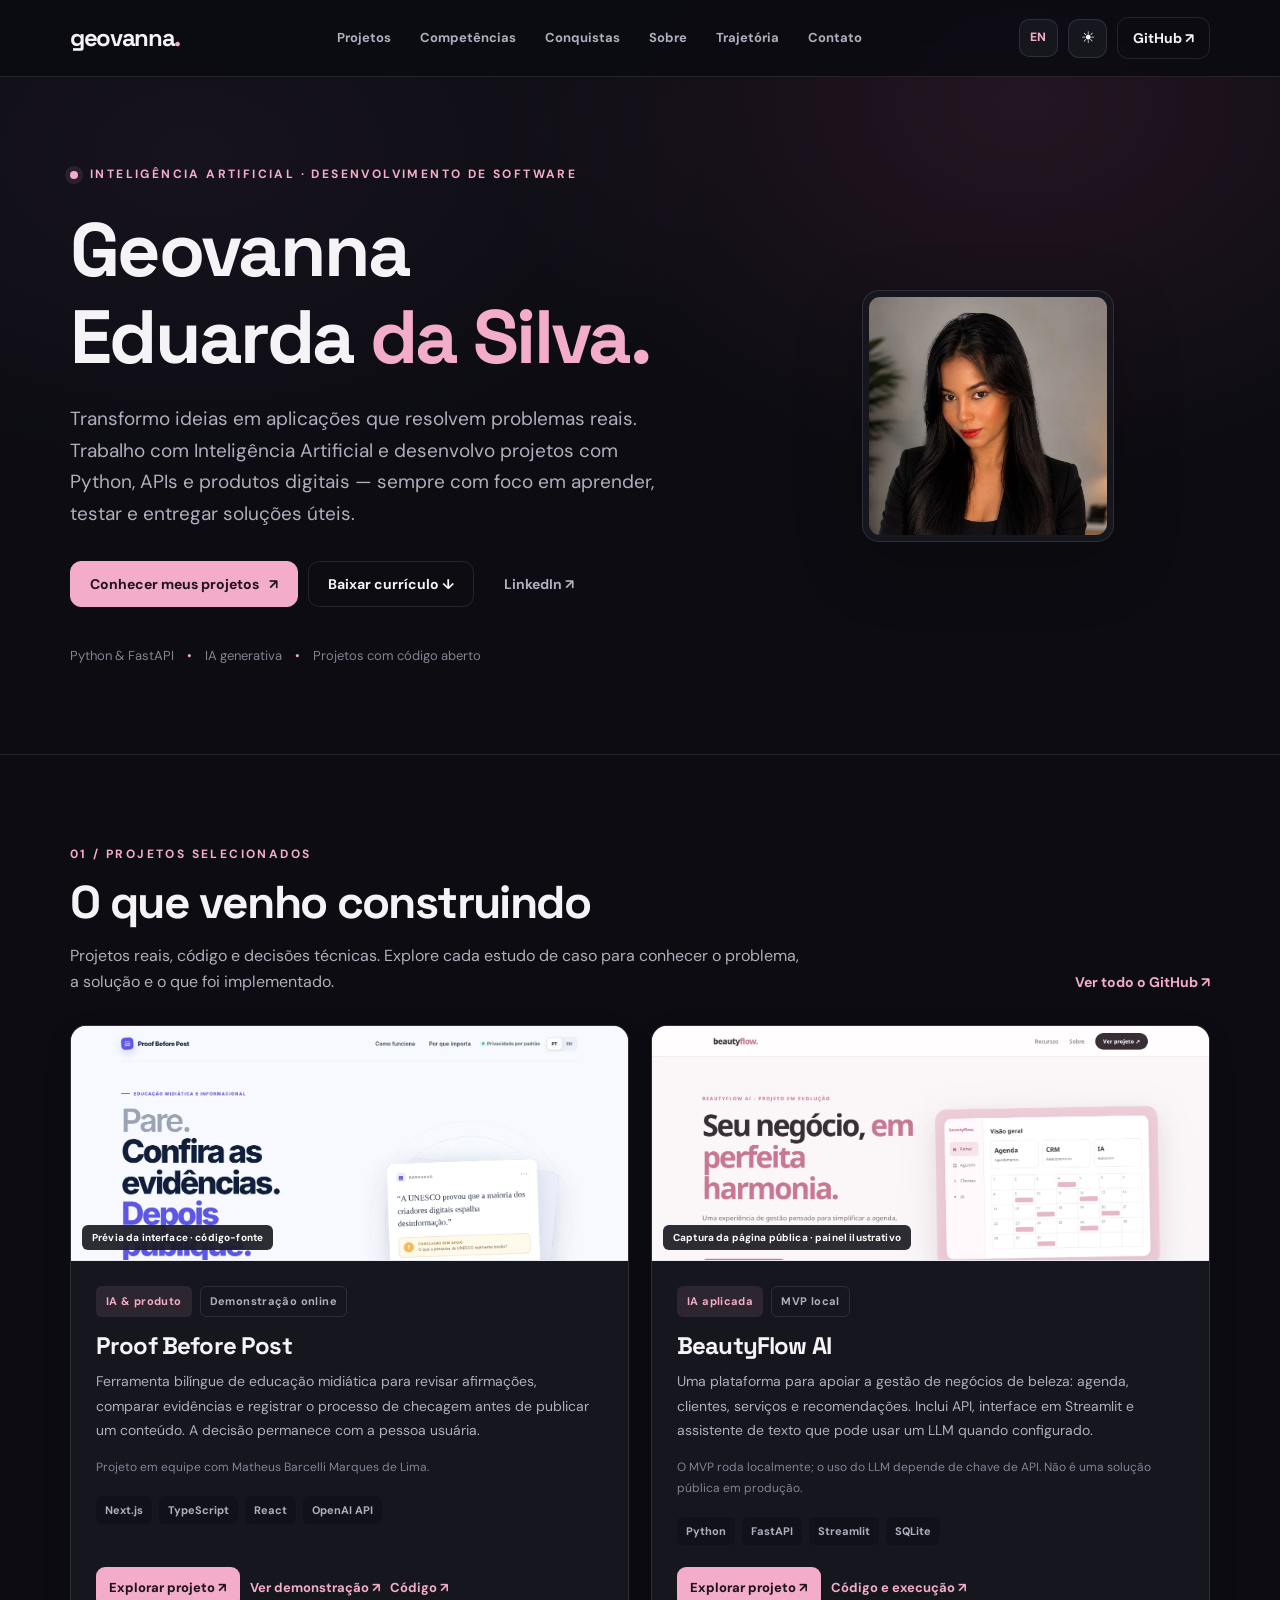
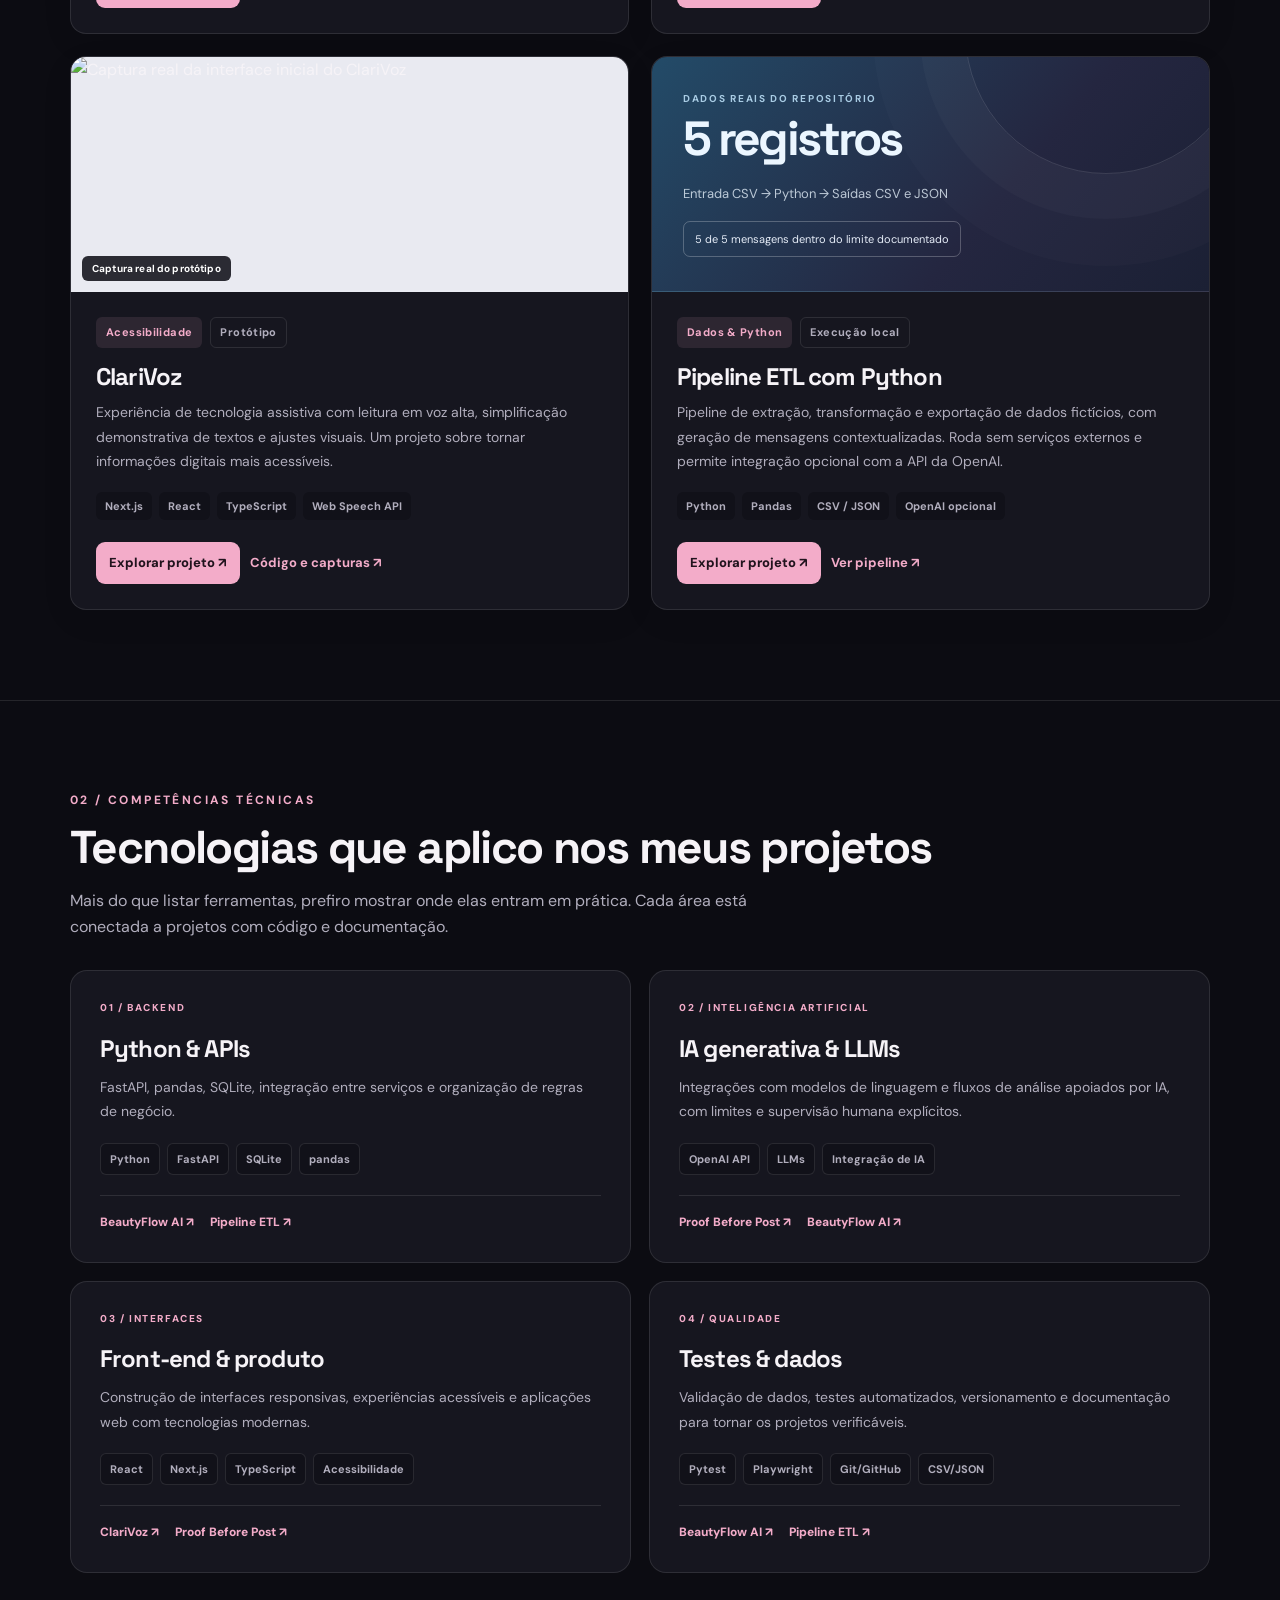
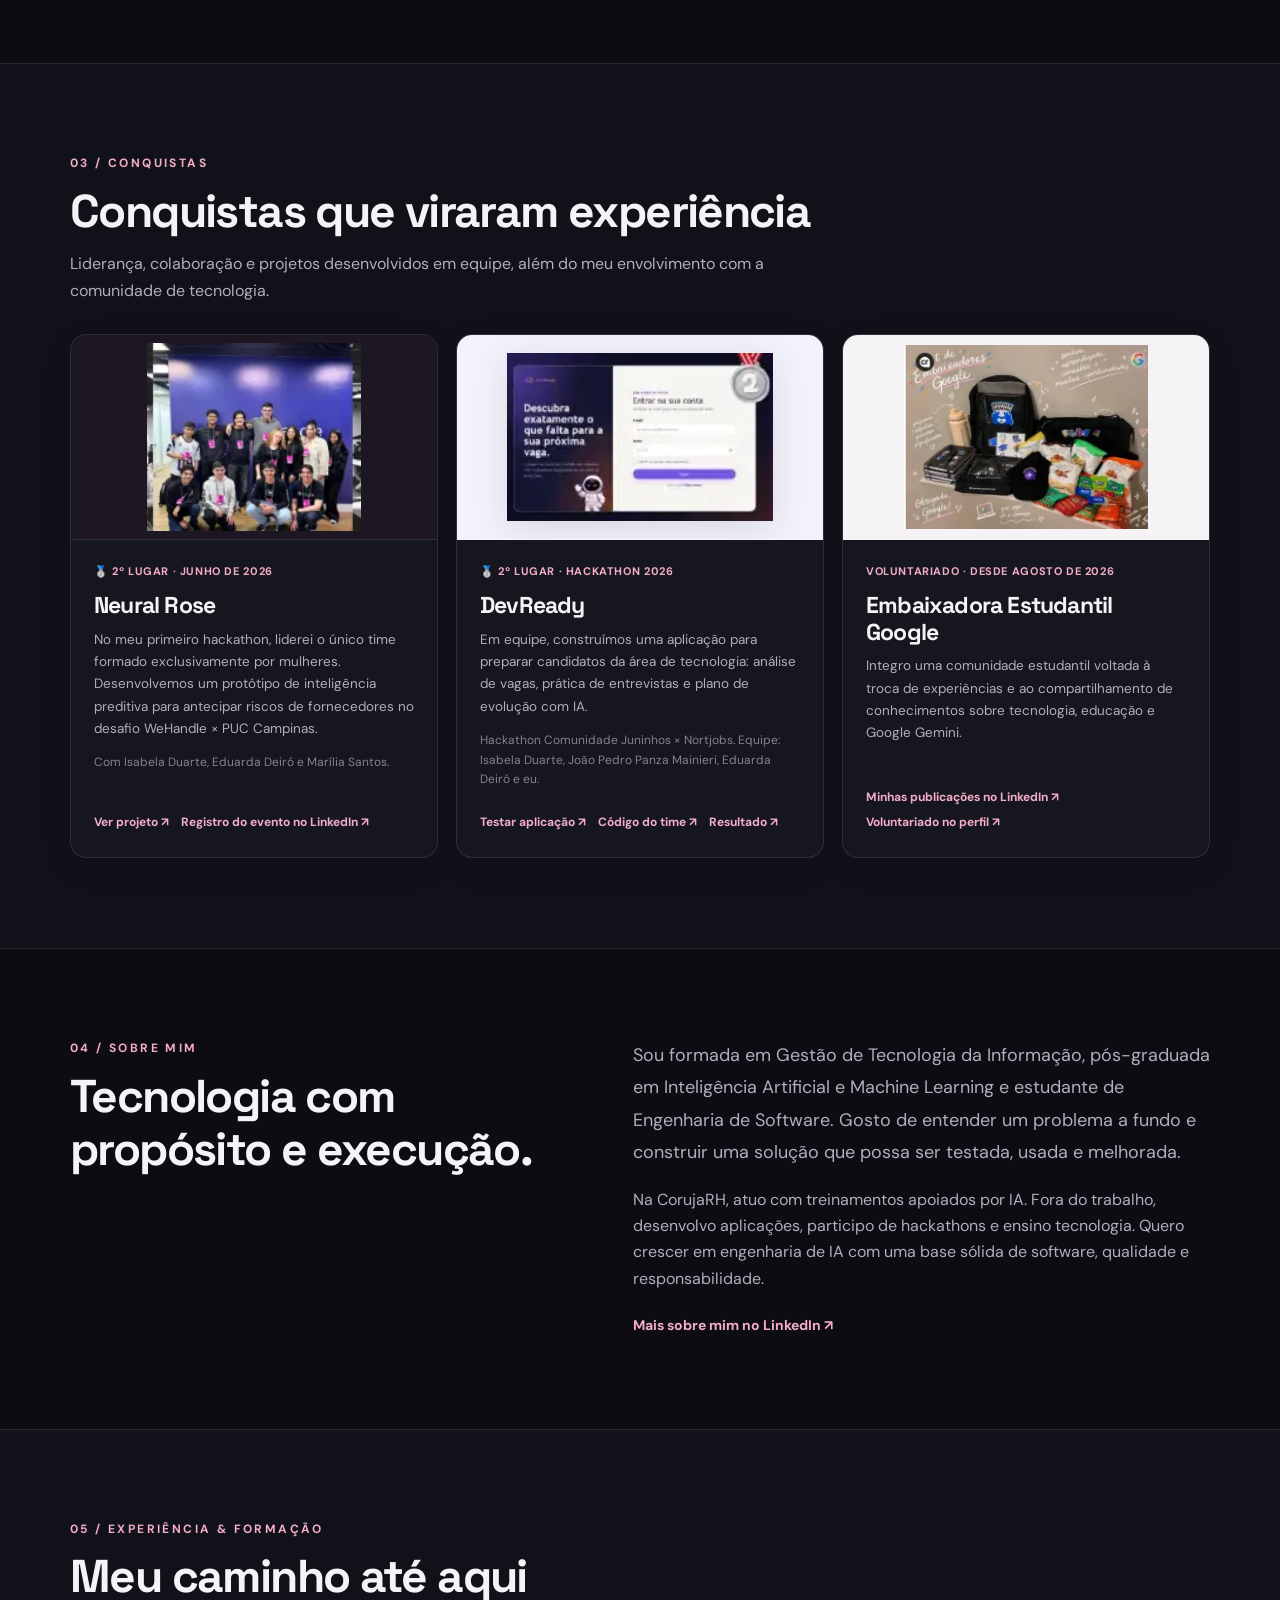
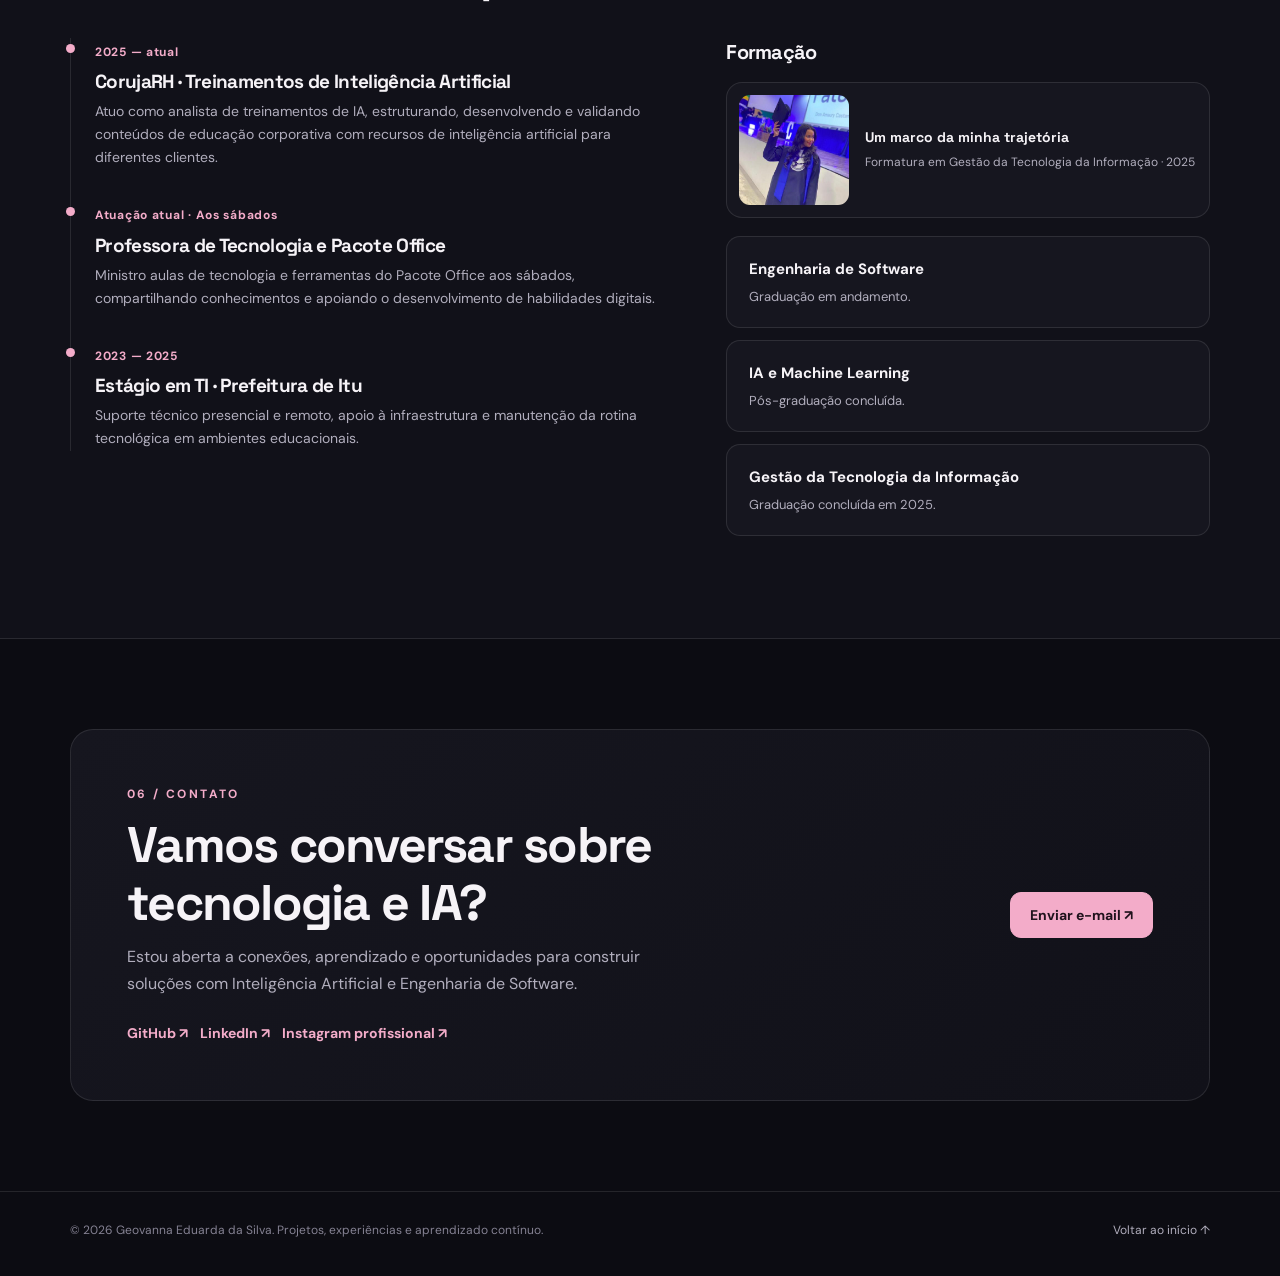
==== commit e3841dee: "Adiciona competencias, curriculo, portfolio em ingles e melhorias de SEO e acessibilidade" ====
--- a/index.html
+++ b/index.html
@@ -14,311 +14,22 @@
   <meta property="og:description" content="Projetos, trajetória e experiências reais em inteligência artificial, Python e desenvolvimento de produtos.">
   <meta property="og:url" content="https://geovannasilva15.github.io/portfolio-geovanna-github/">
   <meta property="og:image" content="https://geovannasilva15.github.io/portfolio-geovanna-github/assets/img/geovanna-perfil.webp">
+  <meta property="og:locale" content="pt_BR">
+  <meta property="og:site_name" content="Geovanna Eduarda da Silva">
+  <meta property="og:image:alt" content="Geovanna Eduarda da Silva — portfólio de Inteligência Artificial e software">
+  <meta name="twitter:card" content="summary_large_image">
+  <meta name="twitter:title" content="Geovanna Eduarda da Silva | IA e Engenharia de Software">
+  <meta name="twitter:description" content="Projetos reais, código, experiências e estudos de caso em IA e desenvolvimento de software.">
+  <meta name="twitter:image" content="https://geovannasilva15.github.io/portfolio-geovanna-github/assets/img/geovanna-perfil.webp">
+  <link rel="alternate" hreflang="pt-BR" href="https://geovannasilva15.github.io/portfolio-geovanna-github/">
+  <link rel="alternate" hreflang="en" href="https://geovannasilva15.github.io/portfolio-geovanna-github/en/">
+  <link rel="alternate" hreflang="x-default" href="https://geovannasilva15.github.io/portfolio-geovanna-github/">
   <link rel="canonical" href="https://geovannasilva15.github.io/portfolio-geovanna-github/">
   <link rel="preconnect" href="https://fonts.googleapis.com">
   <link rel="preconnect" href="https://fonts.gstatic.com" crossorigin>
   <link href="https://fonts.googleapis.com/css2?family=DM+Sans:wght@400;500;600;700&family=Space+Grotesk:wght@400;500;600;700&display=swap" rel="stylesheet">
   <title>Geovanna Eduarda da Silva | IA Generativa & Engenharia de Software</title>
-  <style>
-    :root {
-      color-scheme: dark;
-      --bg:#0c0c12; --bg2:#111119; --card:#16161f; --card2:#1d1c26;
-      --text:#f6f3f7; --muted:#b1aebd; --subtle:#858293;
-      --line:rgba(255,255,255,.10); --accent:#f3acc9; --accent-strong:#ffcfdf;
-      --pill:rgba(243,172,201,.10); --shadow:0 22px 70px rgba(0,0,0,.20);
-    }
-    html[data-theme="light"] {
-      color-scheme: light;
-      --bg:#fbf9fb; --bg2:#f6f3f7; --card:#ffffff; --card2:#f9f4f7;
-      --text:#211b26; --muted:#5a5260; --subtle:#736c79;
-      --line:rgba(44,25,46,.13); --accent:#a22967; --accent-strong:#812453;
-      --pill:rgba(162,41,103,.08); --shadow:0 20px 70px rgba(56,25,47,.08);
-    }
-    *{box-sizing:border-box}
-    html{scroll-behavior:smooth;scroll-padding-top:94px}
-    body{margin:0;background:var(--bg);color:var(--text);font:16px/1.65 "DM Sans",Arial,sans-serif;transition:background .25s,color .25s}
-    body::before{content:"";position:absolute;top:0;left:0;right:0;height:850px;z-index:-1;pointer-events:none;background:radial-gradient(ellipse at 80% 12%,rgba(193,83,141,.13),transparent 37%),radial-gradient(ellipse at 15% 18%,rgba(128,86,156,.09),transparent 35%)}
-    img{max-width:100%;display:block}
-    a{color:inherit;text-decoration:none}
-    button{font:inherit;cursor:pointer}
-    button:focus-visible,a:focus-visible{outline:3px solid var(--accent);outline-offset:4px;border-radius:5px}
-    h1,h2,h3,p,figure{margin-top:0}
-    h1,h2,h3{font-family:"Space Grotesk","DM Sans",sans-serif;line-height:1.16;letter-spacing:-.035em}
-    .container{width:min(1140px,calc(100% - 48px));margin-inline:auto}
-    .sr-only{position:absolute;width:1px;height:1px;margin:-1px;overflow:hidden;clip:rect(0,0,0,0);white-space:nowrap}
-    .skip{position:fixed;left:16px;top:-80px;background:var(--accent);color:var(--bg);padding:9px 15px;z-index:100}
-    .skip:focus{top:14px}
-    .site-header{position:sticky;top:0;z-index:50;background:rgba(12,12,18,.9);border-bottom:1px solid var(--line);backdrop-filter:blur(18px)}
-    html[data-theme="light"] .site-header{background:rgba(251,249,251,.92)}
-    .head-inner{display:flex;align-items:center;justify-content:space-between;gap:18px;height:76px}
-    .logo{font-family:"Space Grotesk",sans-serif;font-size:24px;font-weight:700;letter-spacing:-.055em;white-space:nowrap}
-    .logo span{color:var(--accent)}
-    .site-nav{display:flex;align-items:center;gap:29px}
-    .site-nav a{font-size:13px;font-weight:700;color:var(--muted);transition:color .2s}
-    .site-nav a:hover{color:var(--accent)}
-    .head-actions{display:flex;align-items:center;gap:10px}
-    .theme-toggle,.menu-toggle{background:var(--card);color:var(--text);border:1px solid var(--line);border-radius:11px;width:39px;height:39px;display:grid;place-items:center}
-    .theme-toggle:hover,.menu-toggle:hover{border-color:var(--accent)}
-    .menu-toggle{display:none;position:relative}
-    .menu-icon{width:17px;height:2px;background:currentColor;position:relative}
-    .menu-icon::before,.menu-icon::after{content:"";width:17px;height:2px;background:currentColor;position:absolute;left:0}
-    .menu-icon::before{top:-6px}.menu-icon::after{top:6px}
-    .btn{display:inline-flex;justify-content:center;align-items:center;gap:10px;padding:13px 19px;border-radius:11px;border:1px solid var(--line);font-size:14px;font-weight:700;line-height:1.3;transition:transform .2s,border-color .2s,background .2s}
-    .btn:hover{transform:translateY(-2px);border-color:var(--accent)}
-    .btn-primary{background:var(--accent);color:#20131d;border-color:var(--accent)}
-    .btn-primary:hover{background:var(--accent-strong)}
-    .btn-small{padding:11px 15px}
-    .hero{padding:100px 0 95px}
-    .hero-grid{display:grid;grid-template-columns:1.2fr .8fr;gap:78px;align-items:center}
-    .eyebrow,.section-kicker{font-size:12px;font-weight:700;text-transform:uppercase;letter-spacing:.20em;color:var(--accent)}
-    .eyebrow{display:flex;align-items:center;gap:12px;margin-bottom:22px}
-    .eyebrow::before{content:"";width:8px;height:8px;background:var(--accent);border-radius:50%;box-shadow:0 0 0 5px var(--pill)}
-    .hero h1{max-width:700px;font-size:clamp(42px,5.9vw,77px);margin-bottom:21px}
-    .hero h1 span{color:var(--accent)}
-    .hero .intro{max-width:590px;font-size:19px;color:var(--muted);line-height:1.78;margin-bottom:31px}
-    .hero .intro strong{color:var(--text);font-weight:600}
-    .hero-buttons{display:flex;flex-wrap:wrap;gap:12px}
-    .hero-note{margin-top:38px;display:flex;flex-wrap:wrap;align-items:center;gap:13px;color:var(--subtle);font-size:13px}
-    .hero-note span+span::before{content:"•";color:var(--accent);margin-right:13px}
-    .photo-wrap{width:min(100%,378px);justify-self:end;position:relative}
-    .photo-frame{border:1px solid var(--line);padding:11px;background:var(--card);border-radius:25px;box-shadow:var(--shadow);transform:rotate(2deg)}
-    .photo-frame img{width:100%;aspect-ratio:1/1;object-fit:cover;object-position:center;border-radius:16px}
-    .photo-caption{position:absolute;left:-32px;bottom:-24px;padding:16px 20px;max-width:245px;background:var(--card2);border:1px solid var(--line);border-radius:14px;box-shadow:var(--shadow);transform:rotate(-2deg)}
-    .photo-caption strong{display:block;font-size:14px;line-height:1.35}
-    .photo-caption span{color:var(--muted);font-size:12px}
-    .photo-caption::before{content:"✦";color:var(--accent);margin-bottom:4px;display:block}
-    .divider{height:1px;background:var(--line)}
-    .section{padding:90px 0}
-    .section-head{display:flex;align-items:flex-end;justify-content:space-between;gap:24px;margin-bottom:30px}
-    .section-kicker{display:block;margin-bottom:11px}
-    .section-title{font-size:clamp(30px,3.6vw,46px);margin:0 0 13px}
-    .section-lead{font-size:16px;color:var(--muted);max-width:740px;margin:0}
-    .text-link{color:var(--accent);font-size:14px;font-weight:700;border-bottom:1px solid transparent}
-    .text-link:hover{border-bottom-color:var(--accent)}
-    .filter-bar{display:flex;flex-wrap:wrap;gap:9px;margin:30px 0 22px}
-    .filter-btn{padding:9px 16px;border:1px solid var(--line);border-radius:999px;background:transparent;color:var(--muted);font-weight:700;font-size:13px}
-    .filter-btn:hover,.filter-btn[aria-pressed="true"]{color:var(--bg);background:var(--accent);border-color:var(--accent)}
-    html[data-theme="light"] .filter-btn[aria-pressed="true"]{color:#fff}
-    .project-grid{display:grid;grid-template-columns:repeat(2,minmax(0,1fr));gap:18px}
-    .project{background:var(--card);border:1px solid var(--line);border-radius:19px;overflow:hidden;display:flex;flex-direction:column;min-width:0;transition:transform .2s,border-color .2s}
-    .project:hover{transform:translateY(-3px);border-color:rgba(243,172,201,.55)}
-    .project[hidden]{display:none!important}
-    .project-media{min-height:160px;height:194px;border-bottom:1px solid var(--line);display:flex;align-items:center;justify-content:center;overflow:hidden;position:relative}
-    .project-media img{width:100%;height:100%;object-fit:cover}
-    .project-media img.neural-image{object-fit:contain;padding:14px}
-    .graphic{padding:30px;display:flex;flex-direction:column;align-items:flex-start;justify-content:flex-end}
-    .graphic::before{content:"";position:absolute;width:280px;height:280px;border:1px solid rgba(255,255,255,.12);border-radius:50%;right:-38px;top:-165px;box-shadow:0 0 0 45px rgba(255,255,255,.022),0 0 0 92px rgba(255,255,255,.015)}
-    .graphic strong{font:700 clamp(26px,4vw,38px)/1.05 "Space Grotesk",sans-serif;letter-spacing:-.05em;position:relative}
-    .graphic small{display:block;margin-top:10px;font-size:12px;position:relative;opacity:.76;letter-spacing:.07em}
-    .beauty-cover{color:#fff4f8;background:linear-gradient(120deg,#7c365f 0%,#4b2b57 48%,#221d35 100%)}
-    .proof-cover{color:#eafdf7;background:linear-gradient(130deg,#123638,#15242e 60%,#27243a)}
-    .etl-cover{color:#ebf6ff;background:linear-gradient(130deg,#234b68,#242640 62%,#1b2034)}
-    .project-body{padding:26px 27px 28px;display:flex;flex:1;flex-direction:column}
-    .project-meta{display:flex;gap:8px;flex-wrap:wrap;align-items:center;margin-bottom:15px;font-size:11px;font-weight:700;letter-spacing:.035em}
-    .project-meta span{padding:5px 9px;border:1px solid var(--line);border-radius:6px;color:var(--muted)}
-    .project-meta .tag-feature{background:var(--pill);border-color:transparent;color:var(--accent)}
-    .project h3{font-size:26px;margin:0 0 10px}
-    .project p{color:var(--muted);font-size:14px;line-height:1.75;margin:0 0 18px}
-    .stack-tags{display:flex;gap:7px;flex-wrap:wrap;margin-bottom:22px}
-    .stack-tags span{padding:5px 9px;background:var(--bg2);border-radius:6px;color:var(--muted);font-size:11px;font-weight:700}
-    .project-links{display:flex;gap:18px;flex-wrap:wrap;margin-top:auto}
-    .project-links a{color:var(--accent);font-size:13px;font-weight:700}
-    .project-links a:hover{text-decoration:underline;text-underline-offset:4px}
-    .project-footnote{font-size:12px!important;color:var(--subtle)!important;margin:-4px 0 18px!important}
-    .section-alt{background:var(--bg2);border-top:1px solid var(--line);border-bottom:1px solid var(--line)}
-    .about-grid{display:grid;grid-template-columns:.9fr 1.1fr;gap:90px;align-items:start}
-    .about-intro{font-size:18px;color:var(--muted);line-height:1.8}
-    .about-intro strong{color:var(--text);font-weight:600}
-    .about-points{display:grid;gap:14px}
-    .about-point{display:flex;gap:18px;border-bottom:1px solid var(--line);padding:0 0 18px}
-    .about-point:last-child{border-bottom:0}
-    .point-num{font:700 13px "Space Grotesk",sans-serif;color:var(--accent);padding-top:4px}
-    .about-point h3{font-size:17px;margin-bottom:6px}
-    .about-point p{color:var(--muted);font-size:14px;margin:0}
-    .skills-grid{display:grid;grid-template-columns:repeat(3,minmax(0,1fr));gap:16px}
-    .skill-card{border:1px solid var(--line);border-radius:15px;padding:25px;background:var(--card)}
-    .skill-card h3{font-size:17px;margin-bottom:13px}
-    .skill-card p{color:var(--muted);font-size:14px;margin:0;line-height:1.85}
-    .skill-note{font-size:13px;color:var(--subtle);margin-top:18px}
-    .journey-grid{display:grid;grid-template-columns:1.1fr .9fr;gap:65px}
-    .timeline{border-left:1px solid var(--line);padding-left:24px}
-    .timeline article{position:relative;margin-bottom:32px}
-    .timeline article:last-child{margin-bottom:0}
-    .timeline article::before{content:"";width:9px;height:9px;border-radius:50%;background:var(--accent);position:absolute;left:-29px;top:6px}
-    .timeline small{font-size:12px;color:var(--accent);font-weight:700;letter-spacing:.06em}
-    .timeline h3{font-size:19px;margin:7px 0}
-    .timeline p{font-size:14px;color:var(--muted);margin-bottom:0}
-    .small-card{background:var(--card);border:1px solid var(--line);border-radius:14px;padding:20px 22px;margin-bottom:12px}
-    .small-card strong{display:block;font-size:15px;margin-bottom:4px}
-    .small-card p{font-size:13px;color:var(--muted);margin:0}
-    .small-card a{color:var(--accent)}
-    .journey-side h3{font-size:20px;margin:3px 0 18px}
-    .journey-side .space-top{margin-top:29px}
-    .contact-panel{border:1px solid var(--line);background:linear-gradient(140deg,var(--card),var(--bg2));border-radius:23px;max-width:100%;padding:55px 56px;display:flex;align-items:center;justify-content:space-between;gap:40px}
-    .contact-panel h2{font-size:clamp(30px,4.2vw,50px);max-width:660px;margin-bottom:12px}
-    .contact-panel p{color:var(--muted);max-width:575px;margin-bottom:0}
-    .contact-links{display:flex;gap:12px;flex-wrap:wrap;margin-top:25px}
-    .contact-links a{color:var(--accent);font-size:14px;font-weight:700}
-    .contact-links a:hover{text-decoration:underline}
-    .contact-cta{flex-shrink:0}
-    .site-footer{border-top:1px solid var(--line);padding:29px 0 35px}
-    .footer-inner{display:flex;gap:20px;justify-content:space-between;align-items:center}
-    .site-footer p{margin:0;font-size:12px;color:var(--subtle)}
-    .footer-inner a{font-size:12px;color:var(--muted)}
-    .footer-inner a:hover{color:var(--accent)}
-    @media(max-width:920px){
-      .site-nav{gap:16px}
-      .hero-grid{gap:35px}
-      .hero{padding:77px 0 85px}
-      .hero h1{font-size:clamp(40px,6vw,62px)}
-      .about-grid,.journey-grid{gap:32px}
-    }
-    @media(max-width:700px){
-      .container{width:min(100% - 32px,540px)}
-      .head-inner{height:68px}
-      .site-nav{position:absolute;display:none;left:0;right:0;top:68px;padding:17px 23px 22px;background:var(--bg2);border-bottom:1px solid var(--line);box-shadow:0 12px 22px rgba(0,0,0,.1);flex-direction:column;gap:5px;align-items:stretch}
-      .site-nav.is-open{display:flex}
-      .site-nav a{padding:11px 4px}
-      .menu-toggle{display:grid}
-      .head-actions>.btn{display:none}
-      .hero{padding:56px 0 76px}
-      .hero-grid{grid-template-columns:1fr;gap:46px}
-      .hero h1{font-size:clamp(38px,10vw,56px)}
-      .hero .intro{font-size:16px}
-      .photo-wrap{justify-self:center;width:min(78%,330px);margin-bottom:12px}
-      .photo-caption{left:-23px;bottom:-22px;max-width:210px;padding:11px 14px}
-      .section{padding:66px 0}
-      .section-head{align-items:flex-start;flex-direction:column;gap:12px}
-      .project-grid,.about-grid,.skills-grid,.journey-grid{grid-template-columns:1fr}
-      .project-media{height:182px}
-      .project-body{padding:23px}
-      .contact-panel{padding:34px 25px;align-items:flex-start;flex-direction:column;gap:23px}
-      .contact-panel h2{font-size:34px}
-      .contact-cta{width:100%}
-      .footer-inner{align-items:flex-start;flex-direction:column;gap:9px}
-    }
-    @media(prefers-reduced-motion:reduce){
-      html{scroll-behavior:auto}
-      *,*::before,*::after{transition:none!important;animation:none!important}
-    }
-
-    .hero-achievement{margin:20px 0 0;font-size:13px;font-weight:700;color:var(--accent)}
-    .hero-achievement a:hover{text-decoration:underline;text-underline-offset:4px}
-    .devready-media{background:radial-gradient(circle at 50% 80%,#31305e 0%,#17172a 72%);flex-direction:column;padding:10px 16px}
-    .devready-media img{width:100%;height:150px;object-fit:contain;filter:drop-shadow(0 11px 18px rgba(0,0,0,.2))}
-    .devready-media-caption{font:700 17px "Space Grotesk",sans-serif;color:#f0e9ff;line-height:1.2}
-    .devready-media-caption span{font:600 10px "DM Sans",sans-serif;color:#b6b4d6}
-    .awards-grid{display:grid;grid-template-columns:repeat(3,minmax(0,1fr));gap:18px}
-    .award-card{min-width:0;display:flex;flex-direction:column;overflow:hidden;border-radius:18px;background:var(--card);border:1px solid var(--line)}
-    .award-visual{height:178px;display:flex;align-items:center;justify-content:center;flex-direction:column;overflow:hidden;position:relative;border-bottom:1px solid var(--line)}
-    .neural-award{background:linear-gradient(135deg,#1c1728,#2d2038)}
-    .neural-award img{width:100%;height:100%;object-fit:contain;padding:15px}
-    .devready-award{background:radial-gradient(circle at 50% 50%,#333260,#1a1a32)}
-    .devready-award img{width:100%;height:142px;object-fit:contain}
-    .devready-award>span{font:700 16px "Space Grotesk",sans-serif;color:#f2efff;margin-top:-6px}
-    .google-award{background:linear-gradient(150deg,#fdfafa,#e9eaf1);gap:5px;color:#39333d}
-    .google-color-mark{font:700 38px "Space Grotesk",sans-serif;letter-spacing:-.07em;line-height:1.2}
-    .google-color-mark b:nth-child(1),.google-color-mark b:nth-child(4){color:#4285f4}
-    .google-color-mark b:nth-child(2),.google-color-mark b:nth-child(6){color:#ea4335}
-    .google-color-mark b:nth-child(3){color:#fbbc05}
-    .google-color-mark b:nth-child(5){color:#34a853}
-    .google-award strong{font:700 15px "Space Grotesk",sans-serif}
-    .google-award small{font-size:11px;font-weight:600;color:#5c5862}
-    .award-body{padding:22px 23px 24px;display:flex;flex:1;flex-direction:column}
-    .award-type{color:var(--accent);font-size:11px;font-weight:700;letter-spacing:.055em;text-transform:uppercase;margin-bottom:12px}
-    .award-card h3{font-size:23px;margin-bottom:10px}
-    .award-card p{color:var(--muted);font-size:13.5px;margin-bottom:13px}
-    .award-card .award-fineprint{color:var(--subtle);font-size:12px}
-    .award-actions{display:flex;gap:12px;row-gap:5px;flex-wrap:wrap;margin-top:auto;padding-top:10px}
-    .award-actions a{color:var(--accent);font-size:12px;font-weight:700}
-    .award-actions a:hover{text-decoration:underline;text-underline-offset:3px}
-    .award-source-note{color:var(--subtle);font-size:11px;margin:18px 0 0}
-    @media(max-width:920px){.awards-grid{grid-template-columns:repeat(2,minmax(0,1fr))}}
-    @media(max-width:700px){.awards-grid{grid-template-columns:1fr}.award-visual{height:190px}}
-
-
-    /* 2026 portfolio refinement: editorial layout, real media and accessibility */
-    .hero{padding:88px 0 88px}
-    .hero-grid{grid-template-columns:minmax(0,1.18fr) minmax(0,.82fr);gap:58px}
-    .hero .intro{line-height:1.67;max-width:610px}
-    .photo-frame{transform:none;border-radius:20px;padding:8px}
-    .photo-frame img{border-radius:13px}
-    .photo-caption{transform:none;left:-20px;bottom:-18px}
-    .project-grid{gap:22px}
-    .project,.award-card{border-radius:16px;box-shadow:0 9px 35px rgba(0,0,0,.055)}
-    .project-media{height:235px;min-height:200px}
-    .project-media img{object-position:center}
-    .project-body{padding:25px}
-    .project h3{font-size:24px}
-    .award-visual{height:205px}
-    .devready-real{background:#f4f2fb;padding:18px}
-    .devready-real img{width:100%;height:100%;object-fit:contain;image-rendering:auto;filter:drop-shadow(0 8px 18px rgba(20,20,40,.12))}
-    .neural-award{background:#1d1723}
-    .neural-award img{padding:9px}
-    .proof-product{background:linear-gradient(140deg,#151a2b,#29263d 65%,#3e2944);padding:22px}
-    .product-window{width:92%;max-width:440px;height:185px;background:#f9f7f4;border:1px solid rgba(255,255,255,.22);border-radius:12px;box-shadow:0 20px 50px rgba(0,0,0,.32);overflow:hidden;transform:rotate(-2deg)}
-    .product-top{height:27px;background:#f1eeeb;border-bottom:1px solid #e5e0dc;display:flex;align-items:center;gap:5px;padding:0 12px}
-    .product-top span{width:7px;height:7px;background:#d8cdd0;border-radius:50%}
-    .product-top em{font:500 9px "DM Sans",sans-serif;color:#777;letter-spacing:.02em;margin-left:auto;font-style:normal}
-    .product-inner{padding:23px 24px}
-    .product-inner small{display:block;font:700 9px "DM Sans",sans-serif;color:#98667b;letter-spacing:.16em}
-    .product-inner strong{display:block;font:700 22px/1.18 "Space Grotesk",sans-serif;color:#2b2930;letter-spacing:-.04em;margin:10px 0 16px}
-    .product-actions{display:flex;gap:6px}
-    .product-actions i{font:600 9px "DM Sans",sans-serif;color:#6d5966;background:#f1e8ee;border:1px solid #e6dbe3;border-radius:4px;padding:5px 10px;font-style:normal}
-    .beauty-product{background:linear-gradient(140deg,#f2e1e8,#f8eef2);padding:22px}
-    .beauty-product-ui{width:92%;max-width:440px;height:185px;background:#fff;border:1px solid #eadbe1;border-radius:12px;box-shadow:0 16px 36px rgba(94,37,61,.13);padding:18px 20px;transform:rotate(2deg)}
-    .beauty-product-head{display:flex;align-items:center;justify-content:space-between;color:#542a42}
-    .beauty-product-head span{font:700 19px "Space Grotesk",sans-serif}
-    .beauty-product-head small{font:700 8px "DM Sans",sans-serif;letter-spacing:.08em;color:#9b7186}
-    .beauty-product-stats{display:grid;grid-template-columns:repeat(3,1fr);gap:8px;margin-top:16px}
-    .beauty-product-stats i{background:#f7eff3;border:1px solid #f0e2e9;border-radius:6px;padding:10px 6px;font:600 10px "DM Sans",sans-serif;font-style:normal;color:#78465d;text-align:center}
-    .beauty-product-lines{display:grid;gap:6px;margin-top:13px}
-    .beauty-product-lines span{height:5px;background:#f2e7ed;border-radius:5px}
-    .beauty-product-lines span:nth-child(2){width:78%}
-    .beauty-product-lines span:nth-child(3){width:58%}
-    .beauty-product-note{font:600 9px "DM Sans",sans-serif;color:#9b7186}
-    @media(max-width:700px){.hero{padding:54px 0 70px}.hero-grid{grid-template-columns:1fr;gap:45px}.project-media{height:208px}.award-visual{height:190px}.photo-caption{left:0}.project-body{padding:22px}}
-    @media(prefers-reduced-motion:reduce){html{scroll-behavior:auto}.project,.btn{transition:none}}
-  
-    /* Fotografias reais de eventos e comunidade */
-    .neural-award img { object-fit:contain; padding:8px; }
-    .google-photo { background:#f6f3f7; }
-    .google-photo img { width:100%; height:100%; object-fit:contain; padding:10px; }
-
-    /* Cards de projetos com evidências visuais e navegação para estudos de caso */
-    .project-media.project-screenshot{display:block;background:#e9eaf1;position:relative}
-    .project-media.project-screenshot img{width:100%;height:100%;object-fit:cover;object-position:top;transition:transform .3s ease}
-    .project-media.project-screenshot:hover img{transform:scale(1.025)}
-    .project-media-label{position:absolute;bottom:10px;left:11px;right:11px;max-width:max-content;padding:6px 10px;border-radius:6px;background:rgba(16,17,25,.88);color:#fff;font:700 10px/1.3 "DM Sans",sans-serif;letter-spacing:.015em;backdrop-filter:blur(10px)}
-    .project-links{gap:10px;align-items:center}
-    .project-links .project-case-link{display:inline-flex;align-items:center;padding:10px 13px;border-radius:9px;background:var(--accent);color:#20131d;font-weight:800}
-    .project-links .project-case-link:hover{text-decoration:none;background:var(--accent-strong)}
-    .etl-preview{align-items:flex-start;justify-content:center;gap:9px;text-align:left;padding:27px 31px}
-    .etl-preview-eyebrow{font:700 10px "DM Sans",sans-serif;letter-spacing:.17em;color:#a9cce4}
-    .etl-preview strong{font-size:clamp(31px,4vw,48px);letter-spacing:-.06em}
-    .etl-preview small{font-size:13px;letter-spacing:0}
-    .etl-preview-footer{display:inline-flex;padding:8px 11px;margin-top:7px;border:1px solid rgba(255,255,255,.24);border-radius:7px;font-size:11px;color:#e6edf8}
-    @media(prefers-reduced-motion:reduce){.project-media.project-screenshot img{transition:none}}
-
-    /* Retrato profissional na abertura e foto da formatura na trajetoria */
-    .hero .photo-frame img{display:block;width:100%;height:auto;aspect-ratio:auto;object-fit:contain;object-position:center}
-    .formation-photo{display:flex;align-items:center;gap:16px;margin:0 0 18px;padding:12px;border:1px solid var(--line);border-radius:16px;background:var(--card)}
-    .formation-photo img{display:block;width:110px;height:110px;flex:0 0 110px;object-fit:cover;object-position:center;border-radius:11px}
-    .formation-photo figcaption{display:flex;flex-direction:column;gap:6px;min-width:0}
-    .formation-photo figcaption strong{font:700 14px/1.35 "Space Grotesk",sans-serif;color:var(--text)}
-    .formation-photo figcaption span{font:400 12px/1.5 "DM Sans",sans-serif;color:var(--muted)}
-    @media(max-width:430px){.formation-photo{gap:12px}.formation-photo img{width:90px;height:90px;flex-basis:90px}.formation-photo figcaption strong{font-size:13px}}
-
-    /* Retrato de perfil compacto: enquadramento quadrado, foco no rosto */
-    .hero .photo-wrap{width:min(100%,252px);justify-self:center;margin-bottom:0}
-    .hero .photo-frame{padding:6px;border-radius:17px}
-    .hero .photo-frame img{display:block;width:100%;height:auto;aspect-ratio:1/1;object-fit:cover;object-position:center 24%;border-radius:11px}
-    .hero .photo-wrap .photo-caption{display:none}
-    @media(max-width:700px){
-      .hero .photo-wrap{width:min(58vw,210px);margin-bottom:0}
-      .hero .hero-grid{gap:26px}
-    }
-</style>
+  <link rel="stylesheet" href="./css/portfolio.css">
 </head>
 <body>
   <a class="skip" href="#conteudo">Pular para o conteúdo</a>
@@ -327,12 +38,14 @@
       <a class="logo" href="#inicio" aria-label="Geovanna, voltar ao início">geovanna<span>.</span></a>
       <nav class="site-nav" id="siteNav" aria-label="Navegação principal">
         <a href="#projetos">Projetos</a>
+        <a href="#competencias">Competências</a>
         <a href="#conquistas">Conquistas</a>
         <a href="#sobre">Sobre</a>
         <a href="#trajetoria">Trajetória</a>
         <a href="#contato">Contato</a>
       </nav>
       <div class="head-actions">
+        <a class="lang-switch" href="./en/" lang="en" hreflang="en" aria-label="View portfolio in English">EN</a>
         <button type="button" class="theme-toggle" id="themeToggle" aria-label="Ativar tema claro" title="Alternar tema">☀</button>
         <a class="btn btn-small" href="https://github.com/geovannasilva15" target="_blank" rel="noopener noreferrer">GitHub ↗</a>
         <button class="menu-toggle" id="menuToggle" type="button" aria-label="Abrir menu" aria-controls="siteNav" aria-expanded="false"><span class="menu-icon" aria-hidden="true"></span></button>
@@ -349,13 +62,14 @@
           <p class="intro">Transformo ideias em aplicações que resolvem problemas reais. Trabalho com Inteligência Artificial e desenvolvo projetos com Python, APIs e produtos digitais — sempre com foco em aprender, testar e entregar soluções úteis.</p>
           <div class="hero-buttons">
             <a class="btn btn-primary" href="#projetos">Conhecer meus projetos <span aria-hidden="true">↗</span></a>
-            <a class="btn" href="https://www.linkedin.com/in/geovannaeduarda/" target="_blank" rel="noopener noreferrer">Meu LinkedIn ↗</a>
+            <a class="btn" href="./assets/docs/CV-Geovanna-Silva.pdf" download="CV-Geovanna-Eduarda-da-Silva.pdf" aria-label="Baixar currículo em PDF">Baixar currículo ↓</a>
+            <a class="btn btn-quiet" href="https://www.linkedin.com/in/geovannaeduarda/" target="_blank" rel="noopener noreferrer">LinkedIn ↗</a>
           </div>
           <div class="hero-note"><span>Python &amp; FastAPI</span><span>IA generativa</span><span>Projetos com código aberto</span></div>
         </div>
         <div class="photo-wrap">
           <div class="photo-frame">
-            <img src="./assets/img/geovanna-perfil.webp" alt="Retrato profissional de Geovanna Eduarda da Silva" width="900" height="1260" fetchpriority="high">
+            <img src="./assets/img/geovanna-perfil.webp" alt="Retrato profissional de Geovanna Eduarda da Silva" width="900" height="1260" fetchpriority="high" decoding="async">
           </div>
           <div class="photo-caption">
             <strong>Tecnologia aplicada a problemas reais.</strong>
@@ -379,7 +93,7 @@
         <div class="project-grid">
           <article class="project">
             <a class="project-media project-screenshot" href="./projetos/proof-before-post.html" aria-label="Conhecer o estudo de caso do Proof Before Post">
-              <img src="./assets/img/proof-interface-from-source.webp" alt="Prévia fiel da tela inicial do Proof Before Post, renderizada a partir do código-fonte" width="1440" height="840" loading="lazy">
+              <img src="./assets/img/proof-interface-from-source.webp" alt="Prévia fiel da tela inicial do Proof Before Post, renderizada a partir do código-fonte" width="1440" height="840" loading="lazy" decoding="async">
               <span class="project-media-label">Prévia da interface · código-fonte</span>
             </a>
             <div class="project-body">
@@ -397,7 +111,7 @@
 
           <article class="project">
             <a class="project-media project-screenshot" href="./projetos/beautyflow-ai.html" aria-label="Conhecer o estudo de caso do BeautyFlow AI">
-              <img src="./assets/img/beautyflow-site-captura.webp" alt="Captura da página pública de apresentação do BeautyFlow AI, com painel ilustrativo" width="1440" height="860" loading="lazy">
+              <img src="./assets/img/beautyflow-site-captura.webp" alt="Captura da página pública de apresentação do BeautyFlow AI, com painel ilustrativo" width="1440" height="860" loading="lazy" decoding="async">
               <span class="project-media-label">Captura da página pública · painel ilustrativo</span>
             </a>
             <div class="project-body">
@@ -412,7 +126,7 @@
 
           <article class="project">
             <a class="project-media project-screenshot" href="./projetos/clarivoz.html" aria-label="Conhecer o estudo de caso do ClariVoz">
-              <img src="https://raw.githubusercontent.com/geovannasilva15/clarivoz/main/docs/screenshots/inicio.png" alt="Captura real da interface inicial do ClariVoz" width="512" height="324" loading="lazy">
+              <img src="https://raw.githubusercontent.com/geovannasilva15/clarivoz/main/docs/screenshots/inicio.png" alt="Captura real da interface inicial do ClariVoz" width="512" height="324" loading="lazy" decoding="async">
               <span class="project-media-label">Captura real do protótipo</span>
             </a>
             <div class="project-body">
@@ -443,19 +157,62 @@
     </section>
 
 
+
+    <section class="section section-skills" id="competencias" aria-labelledby="skills-title">
+      <div class="container">
+        <div class="section-head">
+          <div>
+            <span class="section-kicker">02 / Competências técnicas</span>
+            <h2 class="section-title" id="skills-title">Tecnologias que aplico nos meus projetos</h2>
+            <p class="section-lead">Mais do que listar ferramentas, prefiro mostrar onde elas entram em prática. Cada área está conectada a projetos com código e documentação.</p>
+          </div>
+        </div>
+        <div class="skills-grid">
+          <article class="skill-card">
+            <span class="skill-index">01 / BACKEND</span>
+            <h3>Python &amp; APIs</h3>
+            <p>FastAPI, pandas, SQLite, integração entre serviços e organização de regras de negócio.</p>
+            <div class="skill-tags"><span>Python</span><span>FastAPI</span><span>SQLite</span><span>pandas</span></div>
+            <div class="skill-links"><a href="./projetos/beautyflow-ai.html">BeautyFlow AI ↗</a><a href="./projetos/pipeline-etl-python.html">Pipeline ETL ↗</a></div>
+          </article>
+          <article class="skill-card">
+            <span class="skill-index">02 / INTELIGÊNCIA ARTIFICIAL</span>
+            <h3>IA generativa &amp; LLMs</h3>
+            <p>Integrações com modelos de linguagem e fluxos de análise apoiados por IA, com limites e supervisão humana explícitos.</p>
+            <div class="skill-tags"><span>OpenAI API</span><span>LLMs</span><span>Integração de IA</span></div>
+            <div class="skill-links"><a href="./projetos/proof-before-post.html">Proof Before Post ↗</a><a href="./projetos/beautyflow-ai.html">BeautyFlow AI ↗</a></div>
+          </article>
+          <article class="skill-card">
+            <span class="skill-index">03 / INTERFACES</span>
+            <h3>Front-end &amp; produto</h3>
+            <p>Construção de interfaces responsivas, experiências acessíveis e aplicações web com tecnologias modernas.</p>
+            <div class="skill-tags"><span>React</span><span>Next.js</span><span>TypeScript</span><span>Acessibilidade</span></div>
+            <div class="skill-links"><a href="./projetos/clarivoz.html">ClariVoz ↗</a><a href="./projetos/proof-before-post.html">Proof Before Post ↗</a></div>
+          </article>
+          <article class="skill-card">
+            <span class="skill-index">04 / QUALIDADE</span>
+            <h3>Testes &amp; dados</h3>
+            <p>Validação de dados, testes automatizados, versionamento e documentação para tornar os projetos verificáveis.</p>
+            <div class="skill-tags"><span>Pytest</span><span>Playwright</span><span>Git/GitHub</span><span>CSV/JSON</span></div>
+            <div class="skill-links"><a href="./projetos/beautyflow-ai.html">BeautyFlow AI ↗</a><a href="./projetos/pipeline-etl-python.html">Pipeline ETL ↗</a></div>
+          </article>
+        </div>
+      </div>
+    </section>
+
     <section class="section section-alt" id="conquistas" aria-labelledby="awards-title">
       <div class="container">
         <div class="section-head">
           <div>
-            <span class="section-kicker">02 / Conquistas</span>
+            <span class="section-kicker">03 / Conquistas</span>
             <h2 class="section-title" id="awards-title">Conquistas que viraram experiência</h2>
             <p class="section-lead">Liderança, colaboração e projetos desenvolvidos em equipe, além do meu envolvimento com a comunidade de tecnologia.</p>
           </div>
         </div>
         <div class="awards-grid">
           <article class="award-card">
-            <div class="award-visual neural-award" aria-label="Identidade visual original do projeto Neural Rose">
-              <img src="./assets/img/neural-rose-evento.webp" alt="Banner oficial do projeto Neural Rose, feito pela equipe" width="580" height="260" loading="lazy">
+            <div class="award-visual neural-award" aria-label="Registro visual do projeto Neural Rose">
+              <img src="./assets/img/neural-rose-evento.webp" alt="Registro visual da equipe Neural Rose no hackathon" width="580" height="260" loading="lazy" decoding="async">
             </div>
             <div class="award-body">
               <span class="award-type">🥈 2º lugar · Junho de 2026</span>
@@ -470,7 +227,7 @@
           </article>
           <article class="award-card">
             <div class="award-visual devready-real" aria-label="Captura de tela real do DevReady">
-              <img src="./assets/img/devready-captura.webp" alt="Captura real da interface do DevReady" width="211" height="133" loading="lazy">
+              <img src="./assets/img/devready-captura.webp" alt="Captura real da interface do DevReady" width="211" height="133" loading="lazy" decoding="async">
             </div>
             <div class="award-body">
               <span class="award-type">🥈 2º lugar · Hackathon 2026</span>
@@ -485,7 +242,7 @@
             </div>
           </article>
           <article class="award-card">
-            <div class="award-visual google-photo"><img src="./assets/img/google-kit-embaixadora.webp" alt="Fotografia do kit de Embaixadora Estudantil Google recebido por Geovanna" width="251" height="189" loading="lazy"></div>
+            <div class="award-visual google-photo"><img src="./assets/img/google-kit-embaixadora.webp" alt="Fotografia do kit de Embaixadora Estudantil Google recebido por Geovanna" width="251" height="189" loading="lazy" decoding="async"></div>
             <div class="award-body">
               <span class="award-type">Voluntariado · Desde agosto de 2026</span>
               <h3>Embaixadora Estudantil Google</h3>
@@ -505,7 +262,7 @@
     <section class="section" id="sobre" aria-labelledby="about-title">
       <div class="container about-grid">
         <div>
-          <span class="section-kicker">03 / Sobre mim</span>
+          <span class="section-kicker">04 / Sobre mim</span>
           <h2 class="section-title" id="about-title">Tecnologia com propósito e execução.</h2>
         </div>
         <div>
@@ -518,7 +275,7 @@
 
     <section class="section section-alt" id="trajetoria" aria-labelledby="journey-title">
       <div class="container">
-        <span class="section-kicker">04 / Experiência &amp; formação</span>
+        <span class="section-kicker">05 / Experiência &amp; formação</span>
         <h2 class="section-title" id="journey-title">Meu caminho até aqui</h2>
         <div class="journey-grid" style="margin-top:34px">
           <div>
@@ -543,7 +300,7 @@
           <div class="journey-side">
             <h3>Formação</h3>
             <figure class="formation-photo">
-              <img src="./assets/img/geovanna-avatar.webp.jpg" alt="Geovanna Eduarda da Silva em sua formatura de Gestão da Tecnologia da Informação" width="400" height="400" loading="lazy">
+              <img src="./assets/img/geovanna-avatar.webp.jpg" alt="Geovanna Eduarda da Silva em sua formatura de Gestão da Tecnologia da Informação" width="400" height="400" loading="lazy" decoding="async">
               <figcaption><strong>Um marco da minha trajetória</strong><span>Formatura em Gestão da Tecnologia da Informação · 2025</span></figcaption>
             </figure>
             <div class="small-card"><strong>Engenharia de Software</strong><p>Graduação em andamento.</p></div>
@@ -559,7 +316,7 @@
       <div class="container">
         <div class="contact-panel">
           <div>
-            <span class="section-kicker">05 / Contato</span>
+            <span class="section-kicker">06 / Contato</span>
             <h2 id="contact-title">Vamos conversar sobre tecnologia e IA?</h2>
             <p>Estou aberta a conexões, aprendizado e oportunidades para construir soluções com Inteligência Artificial e Engenharia de Software.</p>
             <div class="contact-links">
--- a/css/portfolio.css
+++ b/css/portfolio.css
@@ -0,0 +1,330 @@
+
+    :root {
+      color-scheme: dark;
+      --bg:#0c0c12; --bg2:#111119; --card:#16161f; --card2:#1d1c26;
+      --text:#f6f3f7; --muted:#b1aebd; --subtle:#858293;
+      --line:rgba(255,255,255,.10); --accent:#f3acc9; --accent-strong:#ffcfdf;
+      --pill:rgba(243,172,201,.10); --shadow:0 22px 70px rgba(0,0,0,.20);
+    }
+    html[data-theme="light"] {
+      color-scheme: light;
+      --bg:#fbf9fb; --bg2:#f6f3f7; --card:#ffffff; --card2:#f9f4f7;
+      --text:#211b26; --muted:#5a5260; --subtle:#736c79;
+      --line:rgba(44,25,46,.13); --accent:#a22967; --accent-strong:#812453;
+      --pill:rgba(162,41,103,.08); --shadow:0 20px 70px rgba(56,25,47,.08);
+    }
+    *{box-sizing:border-box}
+    html{scroll-behavior:smooth;scroll-padding-top:94px}
+    body{margin:0;background:var(--bg);color:var(--text);font:16px/1.65 "DM Sans",Arial,sans-serif;transition:background .25s,color .25s}
+    body::before{content:"";position:absolute;top:0;left:0;right:0;height:850px;z-index:-1;pointer-events:none;background:radial-gradient(ellipse at 80% 12%,rgba(193,83,141,.13),transparent 37%),radial-gradient(ellipse at 15% 18%,rgba(128,86,156,.09),transparent 35%)}
+    img{max-width:100%;display:block}
+    a{color:inherit;text-decoration:none}
+    button{font:inherit;cursor:pointer}
+    button:focus-visible,a:focus-visible{outline:3px solid var(--accent);outline-offset:4px;border-radius:5px}
+    h1,h2,h3,p,figure{margin-top:0}
+    h1,h2,h3{font-family:"Space Grotesk","DM Sans",sans-serif;line-height:1.16;letter-spacing:-.035em}
+    .container{width:min(1140px,calc(100% - 48px));margin-inline:auto}
+    .sr-only{position:absolute;width:1px;height:1px;margin:-1px;overflow:hidden;clip:rect(0,0,0,0);white-space:nowrap}
+    .skip{position:fixed;left:16px;top:-80px;background:var(--accent);color:var(--bg);padding:9px 15px;z-index:100}
+    .skip:focus{top:14px}
+    .site-header{position:sticky;top:0;z-index:50;background:rgba(12,12,18,.9);border-bottom:1px solid var(--line);backdrop-filter:blur(18px)}
+    html[data-theme="light"] .site-header{background:rgba(251,249,251,.92)}
+    .head-inner{display:flex;align-items:center;justify-content:space-between;gap:18px;height:76px}
+    .logo{font-family:"Space Grotesk",sans-serif;font-size:24px;font-weight:700;letter-spacing:-.055em;white-space:nowrap}
+    .logo span{color:var(--accent)}
+    .site-nav{display:flex;align-items:center;gap:29px}
+    .site-nav a{font-size:13px;font-weight:700;color:var(--muted);transition:color .2s}
+    .site-nav a:hover{color:var(--accent)}
+    .head-actions{display:flex;align-items:center;gap:10px}
+    .theme-toggle,.menu-toggle{background:var(--card);color:var(--text);border:1px solid var(--line);border-radius:11px;width:39px;height:39px;display:grid;place-items:center}
+    .theme-toggle:hover,.menu-toggle:hover{border-color:var(--accent)}
+    .menu-toggle{display:none;position:relative}
+    .menu-icon{width:17px;height:2px;background:currentColor;position:relative}
+    .menu-icon::before,.menu-icon::after{content:"";width:17px;height:2px;background:currentColor;position:absolute;left:0}
+    .menu-icon::before{top:-6px}.menu-icon::after{top:6px}
+    .btn{display:inline-flex;justify-content:center;align-items:center;gap:10px;padding:13px 19px;border-radius:11px;border:1px solid var(--line);font-size:14px;font-weight:700;line-height:1.3;transition:transform .2s,border-color .2s,background .2s}
+    .btn:hover{transform:translateY(-2px);border-color:var(--accent)}
+    .btn-primary{background:var(--accent);color:#20131d;border-color:var(--accent)}
+    .btn-primary:hover{background:var(--accent-strong)}
+    .btn-small{padding:11px 15px}
+    .hero{padding:100px 0 95px}
+    .hero-grid{display:grid;grid-template-columns:1.2fr .8fr;gap:78px;align-items:center}
+    .eyebrow,.section-kicker{font-size:12px;font-weight:700;text-transform:uppercase;letter-spacing:.20em;color:var(--accent)}
+    .eyebrow{display:flex;align-items:center;gap:12px;margin-bottom:22px}
+    .eyebrow::before{content:"";width:8px;height:8px;background:var(--accent);border-radius:50%;box-shadow:0 0 0 5px var(--pill)}
+    .hero h1{max-width:700px;font-size:clamp(42px,5.9vw,77px);margin-bottom:21px}
+    .hero h1 span{color:var(--accent)}
+    .hero .intro{max-width:590px;font-size:19px;color:var(--muted);line-height:1.78;margin-bottom:31px}
+    .hero .intro strong{color:var(--text);font-weight:600}
+    .hero-buttons{display:flex;flex-wrap:wrap;gap:12px}
+    .hero-note{margin-top:38px;display:flex;flex-wrap:wrap;align-items:center;gap:13px;color:var(--subtle);font-size:13px}
+    .hero-note span+span::before{content:"•";color:var(--accent);margin-right:13px}
+    .photo-wrap{width:min(100%,378px);justify-self:end;position:relative}
+    .photo-frame{border:1px solid var(--line);padding:11px;background:var(--card);border-radius:25px;box-shadow:var(--shadow);transform:rotate(2deg)}
+    .photo-frame img{width:100%;aspect-ratio:1/1;object-fit:cover;object-position:center;border-radius:16px}
+    .photo-caption{position:absolute;left:-32px;bottom:-24px;padding:16px 20px;max-width:245px;background:var(--card2);border:1px solid var(--line);border-radius:14px;box-shadow:var(--shadow);transform:rotate(-2deg)}
+    .photo-caption strong{display:block;font-size:14px;line-height:1.35}
+    .photo-caption span{color:var(--muted);font-size:12px}
+    .photo-caption::before{content:"✦";color:var(--accent);margin-bottom:4px;display:block}
+    .divider{height:1px;background:var(--line)}
+    .section{padding:90px 0}
+    .section-head{display:flex;align-items:flex-end;justify-content:space-between;gap:24px;margin-bottom:30px}
+    .section-kicker{display:block;margin-bottom:11px}
+    .section-title{font-size:clamp(30px,3.6vw,46px);margin:0 0 13px}
+    .section-lead{font-size:16px;color:var(--muted);max-width:740px;margin:0}
+    .text-link{color:var(--accent);font-size:14px;font-weight:700;border-bottom:1px solid transparent}
+    .text-link:hover{border-bottom-color:var(--accent)}
+    .filter-bar{display:flex;flex-wrap:wrap;gap:9px;margin:30px 0 22px}
+    .filter-btn{padding:9px 16px;border:1px solid var(--line);border-radius:999px;background:transparent;color:var(--muted);font-weight:700;font-size:13px}
+    .filter-btn:hover,.filter-btn[aria-pressed="true"]{color:var(--bg);background:var(--accent);border-color:var(--accent)}
+    html[data-theme="light"] .filter-btn[aria-pressed="true"]{color:#fff}
+    .project-grid{display:grid;grid-template-columns:repeat(2,minmax(0,1fr));gap:18px}
+    .project{background:var(--card);border:1px solid var(--line);border-radius:19px;overflow:hidden;display:flex;flex-direction:column;min-width:0;transition:transform .2s,border-color .2s}
+    .project:hover{transform:translateY(-3px);border-color:rgba(243,172,201,.55)}
+    .project[hidden]{display:none!important}
+    .project-media{min-height:160px;height:194px;border-bottom:1px solid var(--line);display:flex;align-items:center;justify-content:center;overflow:hidden;position:relative}
+    .project-media img{width:100%;height:100%;object-fit:cover}
+    .project-media img.neural-image{object-fit:contain;padding:14px}
+    .graphic{padding:30px;display:flex;flex-direction:column;align-items:flex-start;justify-content:flex-end}
+    .graphic::before{content:"";position:absolute;width:280px;height:280px;border:1px solid rgba(255,255,255,.12);border-radius:50%;right:-38px;top:-165px;box-shadow:0 0 0 45px rgba(255,255,255,.022),0 0 0 92px rgba(255,255,255,.015)}
+    .graphic strong{font:700 clamp(26px,4vw,38px)/1.05 "Space Grotesk",sans-serif;letter-spacing:-.05em;position:relative}
+    .graphic small{display:block;margin-top:10px;font-size:12px;position:relative;opacity:.76;letter-spacing:.07em}
+    .beauty-cover{color:#fff4f8;background:linear-gradient(120deg,#7c365f 0%,#4b2b57 48%,#221d35 100%)}
+    .proof-cover{color:#eafdf7;background:linear-gradient(130deg,#123638,#15242e 60%,#27243a)}
+    .etl-cover{color:#ebf6ff;background:linear-gradient(130deg,#234b68,#242640 62%,#1b2034)}
+    .project-body{padding:26px 27px 28px;display:flex;flex:1;flex-direction:column}
+    .project-meta{display:flex;gap:8px;flex-wrap:wrap;align-items:center;margin-bottom:15px;font-size:11px;font-weight:700;letter-spacing:.035em}
+    .project-meta span{padding:5px 9px;border:1px solid var(--line);border-radius:6px;color:var(--muted)}
+    .project-meta .tag-feature{background:var(--pill);border-color:transparent;color:var(--accent)}
+    .project h3{font-size:26px;margin:0 0 10px}
+    .project p{color:var(--muted);font-size:14px;line-height:1.75;margin:0 0 18px}
+    .stack-tags{display:flex;gap:7px;flex-wrap:wrap;margin-bottom:22px}
+    .stack-tags span{padding:5px 9px;background:var(--bg2);border-radius:6px;color:var(--muted);font-size:11px;font-weight:700}
+    .project-links{display:flex;gap:18px;flex-wrap:wrap;margin-top:auto}
+    .project-links a{color:var(--accent);font-size:13px;font-weight:700}
+    .project-links a:hover{text-decoration:underline;text-underline-offset:4px}
+    .project-footnote{font-size:12px!important;color:var(--subtle)!important;margin:-4px 0 18px!important}
+    .section-alt{background:var(--bg2);border-top:1px solid var(--line);border-bottom:1px solid var(--line)}
+    .about-grid{display:grid;grid-template-columns:.9fr 1.1fr;gap:90px;align-items:start}
+    .about-intro{font-size:18px;color:var(--muted);line-height:1.8}
+    .about-intro strong{color:var(--text);font-weight:600}
+    .about-points{display:grid;gap:14px}
+    .about-point{display:flex;gap:18px;border-bottom:1px solid var(--line);padding:0 0 18px}
+    .about-point:last-child{border-bottom:0}
+    .point-num{font:700 13px "Space Grotesk",sans-serif;color:var(--accent);padding-top:4px}
+    .about-point h3{font-size:17px;margin-bottom:6px}
+    .about-point p{color:var(--muted);font-size:14px;margin:0}
+    .skills-grid{display:grid;grid-template-columns:repeat(3,minmax(0,1fr));gap:16px}
+    .skill-card{border:1px solid var(--line);border-radius:15px;padding:25px;background:var(--card)}
+    .skill-card h3{font-size:17px;margin-bottom:13px}
+    .skill-card p{color:var(--muted);font-size:14px;margin:0;line-height:1.85}
+    .skill-note{font-size:13px;color:var(--subtle);margin-top:18px}
+    .journey-grid{display:grid;grid-template-columns:1.1fr .9fr;gap:65px}
+    .timeline{border-left:1px solid var(--line);padding-left:24px}
+    .timeline article{position:relative;margin-bottom:32px}
+    .timeline article:last-child{margin-bottom:0}
+    .timeline article::before{content:"";width:9px;height:9px;border-radius:50%;background:var(--accent);position:absolute;left:-29px;top:6px}
+    .timeline small{font-size:12px;color:var(--accent);font-weight:700;letter-spacing:.06em}
+    .timeline h3{font-size:19px;margin:7px 0}
+    .timeline p{font-size:14px;color:var(--muted);margin-bottom:0}
+    .small-card{background:var(--card);border:1px solid var(--line);border-radius:14px;padding:20px 22px;margin-bottom:12px}
+    .small-card strong{display:block;font-size:15px;margin-bottom:4px}
+    .small-card p{font-size:13px;color:var(--muted);margin:0}
+    .small-card a{color:var(--accent)}
+    .journey-side h3{font-size:20px;margin:3px 0 18px}
+    .journey-side .space-top{margin-top:29px}
+    .contact-panel{border:1px solid var(--line);background:linear-gradient(140deg,var(--card),var(--bg2));border-radius:23px;max-width:100%;padding:55px 56px;display:flex;align-items:center;justify-content:space-between;gap:40px}
+    .contact-panel h2{font-size:clamp(30px,4.2vw,50px);max-width:660px;margin-bottom:12px}
+    .contact-panel p{color:var(--muted);max-width:575px;margin-bottom:0}
+    .contact-links{display:flex;gap:12px;flex-wrap:wrap;margin-top:25px}
+    .contact-links a{color:var(--accent);font-size:14px;font-weight:700}
+    .contact-links a:hover{text-decoration:underline}
+    .contact-cta{flex-shrink:0}
+    .site-footer{border-top:1px solid var(--line);padding:29px 0 35px}
+    .footer-inner{display:flex;gap:20px;justify-content:space-between;align-items:center}
+    .site-footer p{margin:0;font-size:12px;color:var(--subtle)}
+    .footer-inner a{font-size:12px;color:var(--muted)}
+    .footer-inner a:hover{color:var(--accent)}
+    @media(max-width:920px){
+      .site-nav{gap:16px}
+      .hero-grid{gap:35px}
+      .hero{padding:77px 0 85px}
+      .hero h1{font-size:clamp(40px,6vw,62px)}
+      .about-grid,.journey-grid{gap:32px}
+    }
+    @media(max-width:700px){
+      .container{width:min(100% - 32px,540px)}
+      .head-inner{height:68px}
+      .site-nav{position:absolute;display:none;left:0;right:0;top:68px;padding:17px 23px 22px;background:var(--bg2);border-bottom:1px solid var(--line);box-shadow:0 12px 22px rgba(0,0,0,.1);flex-direction:column;gap:5px;align-items:stretch}
+      .site-nav.is-open{display:flex}
+      .site-nav a{padding:11px 4px}
+      .menu-toggle{display:grid}
+      .head-actions>.btn{display:none}
+      .hero{padding:56px 0 76px}
+      .hero-grid{grid-template-columns:1fr;gap:46px}
+      .hero h1{font-size:clamp(38px,10vw,56px)}
+      .hero .intro{font-size:16px}
+      .photo-wrap{justify-self:center;width:min(78%,330px);margin-bottom:12px}
+      .photo-caption{left:-23px;bottom:-22px;max-width:210px;padding:11px 14px}
+      .section{padding:66px 0}
+      .section-head{align-items:flex-start;flex-direction:column;gap:12px}
+      .project-grid,.about-grid,.skills-grid,.journey-grid{grid-template-columns:1fr}
+      .project-media{height:182px}
+      .project-body{padding:23px}
+      .contact-panel{padding:34px 25px;align-items:flex-start;flex-direction:column;gap:23px}
+      .contact-panel h2{font-size:34px}
+      .contact-cta{width:100%}
+      .footer-inner{align-items:flex-start;flex-direction:column;gap:9px}
+    }
+    @media(prefers-reduced-motion:reduce){
+      html{scroll-behavior:auto}
+      *,*::before,*::after{transition:none!important;animation:none!important}
+    }
+
+    .hero-achievement{margin:20px 0 0;font-size:13px;font-weight:700;color:var(--accent)}
+    .hero-achievement a:hover{text-decoration:underline;text-underline-offset:4px}
+    .devready-media{background:radial-gradient(circle at 50% 80%,#31305e 0%,#17172a 72%);flex-direction:column;padding:10px 16px}
+    .devready-media img{width:100%;height:150px;object-fit:contain;filter:drop-shadow(0 11px 18px rgba(0,0,0,.2))}
+    .devready-media-caption{font:700 17px "Space Grotesk",sans-serif;color:#f0e9ff;line-height:1.2}
+    .devready-media-caption span{font:600 10px "DM Sans",sans-serif;color:#b6b4d6}
+    .awards-grid{display:grid;grid-template-columns:repeat(3,minmax(0,1fr));gap:18px}
+    .award-card{min-width:0;display:flex;flex-direction:column;overflow:hidden;border-radius:18px;background:var(--card);border:1px solid var(--line)}
+    .award-visual{height:178px;display:flex;align-items:center;justify-content:center;flex-direction:column;overflow:hidden;position:relative;border-bottom:1px solid var(--line)}
+    .neural-award{background:linear-gradient(135deg,#1c1728,#2d2038)}
+    .neural-award img{width:100%;height:100%;object-fit:contain;padding:15px}
+    .devready-award{background:radial-gradient(circle at 50% 50%,#333260,#1a1a32)}
+    .devready-award img{width:100%;height:142px;object-fit:contain}
+    .devready-award>span{font:700 16px "Space Grotesk",sans-serif;color:#f2efff;margin-top:-6px}
+    .google-award{background:linear-gradient(150deg,#fdfafa,#e9eaf1);gap:5px;color:#39333d}
+    .google-color-mark{font:700 38px "Space Grotesk",sans-serif;letter-spacing:-.07em;line-height:1.2}
+    .google-color-mark b:nth-child(1),.google-color-mark b:nth-child(4){color:#4285f4}
+    .google-color-mark b:nth-child(2),.google-color-mark b:nth-child(6){color:#ea4335}
+    .google-color-mark b:nth-child(3){color:#fbbc05}
+    .google-color-mark b:nth-child(5){color:#34a853}
+    .google-award strong{font:700 15px "Space Grotesk",sans-serif}
+    .google-award small{font-size:11px;font-weight:600;color:#5c5862}
+    .award-body{padding:22px 23px 24px;display:flex;flex:1;flex-direction:column}
+    .award-type{color:var(--accent);font-size:11px;font-weight:700;letter-spacing:.055em;text-transform:uppercase;margin-bottom:12px}
+    .award-card h3{font-size:23px;margin-bottom:10px}
+    .award-card p{color:var(--muted);font-size:13.5px;margin-bottom:13px}
+    .award-card .award-fineprint{color:var(--subtle);font-size:12px}
+    .award-actions{display:flex;gap:12px;row-gap:5px;flex-wrap:wrap;margin-top:auto;padding-top:10px}
+    .award-actions a{color:var(--accent);font-size:12px;font-weight:700}
+    .award-actions a:hover{text-decoration:underline;text-underline-offset:3px}
+    .award-source-note{color:var(--subtle);font-size:11px;margin:18px 0 0}
+    @media(max-width:920px){.awards-grid{grid-template-columns:repeat(2,minmax(0,1fr))}}
+    @media(max-width:700px){.awards-grid{grid-template-columns:1fr}.award-visual{height:190px}}
+
+
+    /* 2026 portfolio refinement: editorial layout, real media and accessibility */
+    .hero{padding:88px 0 88px}
+    .hero-grid{grid-template-columns:minmax(0,1.18fr) minmax(0,.82fr);gap:58px}
+    .hero .intro{line-height:1.67;max-width:610px}
+    .photo-frame{transform:none;border-radius:20px;padding:8px}
+    .photo-frame img{border-radius:13px}
+    .photo-caption{transform:none;left:-20px;bottom:-18px}
+    .project-grid{gap:22px}
+    .project,.award-card{border-radius:16px;box-shadow:0 9px 35px rgba(0,0,0,.055)}
+    .project-media{height:235px;min-height:200px}
+    .project-media img{object-position:center}
+    .project-body{padding:25px}
+    .project h3{font-size:24px}
+    .award-visual{height:205px}
+    .devready-real{background:#f4f2fb;padding:18px}
+    .devready-real img{width:100%;height:100%;object-fit:contain;image-rendering:auto;filter:drop-shadow(0 8px 18px rgba(20,20,40,.12))}
+    .neural-award{background:#1d1723}
+    .neural-award img{padding:9px}
+    .proof-product{background:linear-gradient(140deg,#151a2b,#29263d 65%,#3e2944);padding:22px}
+    .product-window{width:92%;max-width:440px;height:185px;background:#f9f7f4;border:1px solid rgba(255,255,255,.22);border-radius:12px;box-shadow:0 20px 50px rgba(0,0,0,.32);overflow:hidden;transform:rotate(-2deg)}
+    .product-top{height:27px;background:#f1eeeb;border-bottom:1px solid #e5e0dc;display:flex;align-items:center;gap:5px;padding:0 12px}
+    .product-top span{width:7px;height:7px;background:#d8cdd0;border-radius:50%}
+    .product-top em{font:500 9px "DM Sans",sans-serif;color:#777;letter-spacing:.02em;margin-left:auto;font-style:normal}
+    .product-inner{padding:23px 24px}
+    .product-inner small{display:block;font:700 9px "DM Sans",sans-serif;color:#98667b;letter-spacing:.16em}
+    .product-inner strong{display:block;font:700 22px/1.18 "Space Grotesk",sans-serif;color:#2b2930;letter-spacing:-.04em;margin:10px 0 16px}
+    .product-actions{display:flex;gap:6px}
+    .product-actions i{font:600 9px "DM Sans",sans-serif;color:#6d5966;background:#f1e8ee;border:1px solid #e6dbe3;border-radius:4px;padding:5px 10px;font-style:normal}
+    .beauty-product{background:linear-gradient(140deg,#f2e1e8,#f8eef2);padding:22px}
+    .beauty-product-ui{width:92%;max-width:440px;height:185px;background:#fff;border:1px solid #eadbe1;border-radius:12px;box-shadow:0 16px 36px rgba(94,37,61,.13);padding:18px 20px;transform:rotate(2deg)}
+    .beauty-product-head{display:flex;align-items:center;justify-content:space-between;color:#542a42}
+    .beauty-product-head span{font:700 19px "Space Grotesk",sans-serif}
+    .beauty-product-head small{font:700 8px "DM Sans",sans-serif;letter-spacing:.08em;color:#9b7186}
+    .beauty-product-stats{display:grid;grid-template-columns:repeat(3,1fr);gap:8px;margin-top:16px}
+    .beauty-product-stats i{background:#f7eff3;border:1px solid #f0e2e9;border-radius:6px;padding:10px 6px;font:600 10px "DM Sans",sans-serif;font-style:normal;color:#78465d;text-align:center}
+    .beauty-product-lines{display:grid;gap:6px;margin-top:13px}
+    .beauty-product-lines span{height:5px;background:#f2e7ed;border-radius:5px}
+    .beauty-product-lines span:nth-child(2){width:78%}
+    .beauty-product-lines span:nth-child(3){width:58%}
+    .beauty-product-note{font:600 9px "DM Sans",sans-serif;color:#9b7186}
+    @media(max-width:700px){.hero{padding:54px 0 70px}.hero-grid{grid-template-columns:1fr;gap:45px}.project-media{height:208px}.award-visual{height:190px}.photo-caption{left:0}.project-body{padding:22px}}
+    @media(prefers-reduced-motion:reduce){html{scroll-behavior:auto}.project,.btn{transition:none}}
+  
+    /* Fotografias reais de eventos e comunidade */
+    .neural-award img { object-fit:contain; padding:8px; }
+    .google-photo { background:#f6f3f7; }
+    .google-photo img { width:100%; height:100%; object-fit:contain; padding:10px; }
+
+    /* Cards de projetos com evidências visuais e navegação para estudos de caso */
+    .project-media.project-screenshot{display:block;background:#e9eaf1;position:relative}
+    .project-media.project-screenshot img{width:100%;height:100%;object-fit:cover;object-position:top;transition:transform .3s ease}
+    .project-media.project-screenshot:hover img{transform:scale(1.025)}
+    .project-media-label{position:absolute;bottom:10px;left:11px;right:11px;max-width:max-content;padding:6px 10px;border-radius:6px;background:rgba(16,17,25,.88);color:#fff;font:700 10px/1.3 "DM Sans",sans-serif;letter-spacing:.015em;backdrop-filter:blur(10px)}
+    .project-links{gap:10px;align-items:center}
+    .project-links .project-case-link{display:inline-flex;align-items:center;padding:10px 13px;border-radius:9px;background:var(--accent);color:#20131d;font-weight:800}
+    .project-links .project-case-link:hover{text-decoration:none;background:var(--accent-strong)}
+    .etl-preview{align-items:flex-start;justify-content:center;gap:9px;text-align:left;padding:27px 31px}
+    .etl-preview-eyebrow{font:700 10px "DM Sans",sans-serif;letter-spacing:.17em;color:#a9cce4}
+    .etl-preview strong{font-size:clamp(31px,4vw,48px);letter-spacing:-.06em}
+    .etl-preview small{font-size:13px;letter-spacing:0}
+    .etl-preview-footer{display:inline-flex;padding:8px 11px;margin-top:7px;border:1px solid rgba(255,255,255,.24);border-radius:7px;font-size:11px;color:#e6edf8}
+    @media(prefers-reduced-motion:reduce){.project-media.project-screenshot img{transition:none}}
+
+    /* Retrato profissional na abertura e foto da formatura na trajetoria */
+    .hero .photo-frame img{display:block;width:100%;height:auto;aspect-ratio:auto;object-fit:contain;object-position:center}
+    .formation-photo{display:flex;align-items:center;gap:16px;margin:0 0 18px;padding:12px;border:1px solid var(--line);border-radius:16px;background:var(--card)}
+    .formation-photo img{display:block;width:110px;height:110px;flex:0 0 110px;object-fit:cover;object-position:center;border-radius:11px}
+    .formation-photo figcaption{display:flex;flex-direction:column;gap:6px;min-width:0}
+    .formation-photo figcaption strong{font:700 14px/1.35 "Space Grotesk",sans-serif;color:var(--text)}
+    .formation-photo figcaption span{font:400 12px/1.5 "DM Sans",sans-serif;color:var(--muted)}
+    @media(max-width:430px){.formation-photo{gap:12px}.formation-photo img{width:90px;height:90px;flex-basis:90px}.formation-photo figcaption strong{font-size:13px}}
+
+    /* Retrato de perfil compacto: enquadramento quadrado, foco no rosto */
+    .hero .photo-wrap{width:min(100%,252px);justify-self:center;margin-bottom:0}
+    .hero .photo-frame{padding:6px;border-radius:17px}
+    .hero .photo-frame img{display:block;width:100%;height:auto;aspect-ratio:1/1;object-fit:cover;object-position:center 24%;border-radius:11px}
+    .hero .photo-wrap .photo-caption{display:none}
+    @media(max-width:700px){
+      .hero .photo-wrap{width:min(58vw,210px);margin-bottom:0}
+      .hero .hero-grid{gap:26px}
+    }
+
+
+/* Professional portfolio: proof-linked skills, compact navigation and language switch */
+.lang-switch{display:inline-flex;align-items:center;justify-content:center;min-width:38px;height:38px;padding:0 10px;border:1px solid var(--line);border-radius:10px;color:var(--accent);font-size:12px;font-weight:800;letter-spacing:.06em;background:var(--card)}
+.lang-switch:hover{border-color:var(--accent)}
+.btn-quiet{background:transparent;border-color:transparent;color:var(--muted)}
+.btn-quiet:hover{border-color:var(--line);color:var(--text)}
+.section-skills{border-top:1px solid var(--line);background:var(--bg)}
+.skills-grid{display:grid;grid-template-columns:repeat(2,minmax(0,1fr));gap:18px}
+.skill-card{display:flex;flex-direction:column;align-items:flex-start;min-width:0;padding:29px;border:1px solid var(--line);border-radius:17px;background:var(--card);transition:border-color .2s,transform .2s}
+.skill-card:hover{border-color:rgba(243,172,201,.42);transform:translateY(-2px)}
+.skill-index{display:block;margin-bottom:18px;color:var(--accent);font-size:10px;font-weight:800;letter-spacing:.16em}
+.skill-card h3{margin:0 0 12px;font-size:24px}
+.skill-card p{font-size:14px;line-height:1.75;margin-bottom:19px}
+.skill-tags{display:flex;flex-wrap:wrap;gap:7px;margin-top:auto}
+.skill-tags span{font-size:11px;font-weight:700;color:var(--muted);background:var(--bg2);border:1px solid var(--line);border-radius:6px;padding:6px 9px}
+.skill-links{display:flex;flex-wrap:wrap;gap:16px;margin-top:20px;padding-top:17px;border-top:1px solid var(--line);width:100%}
+.skill-links a{font-size:12px;font-weight:800;color:var(--accent)}
+.skill-links a:hover{text-decoration:underline;text-underline-offset:4px}
+.hero-buttons{flex-wrap:wrap;gap:10px}
+@media(max-width:1080px){.site-nav{gap:16px}}
+@media(max-width:880px){
+ .site-nav{position:absolute;display:none;left:0;right:0;top:76px;padding:17px 23px 22px;background:var(--bg2);border-bottom:1px solid var(--line);box-shadow:0 12px 22px rgba(0,0,0,.1);flex-direction:column;gap:5px;align-items:stretch}
+ .site-nav.is-open{display:flex}
+ .site-nav a{padding:11px 4px}
+ .menu-toggle{display:grid}
+ .head-actions>.btn{display:none}
+}
+@media(max-width:700px){.site-nav{top:68px}}
+@media(max-width:620px){.skills-grid{grid-template-columns:1fr}.skill-card{padding:23px}.hero-buttons .btn{font-size:12px}}
+@media(prefers-reduced-motion:reduce){.skill-card{transition:none}}
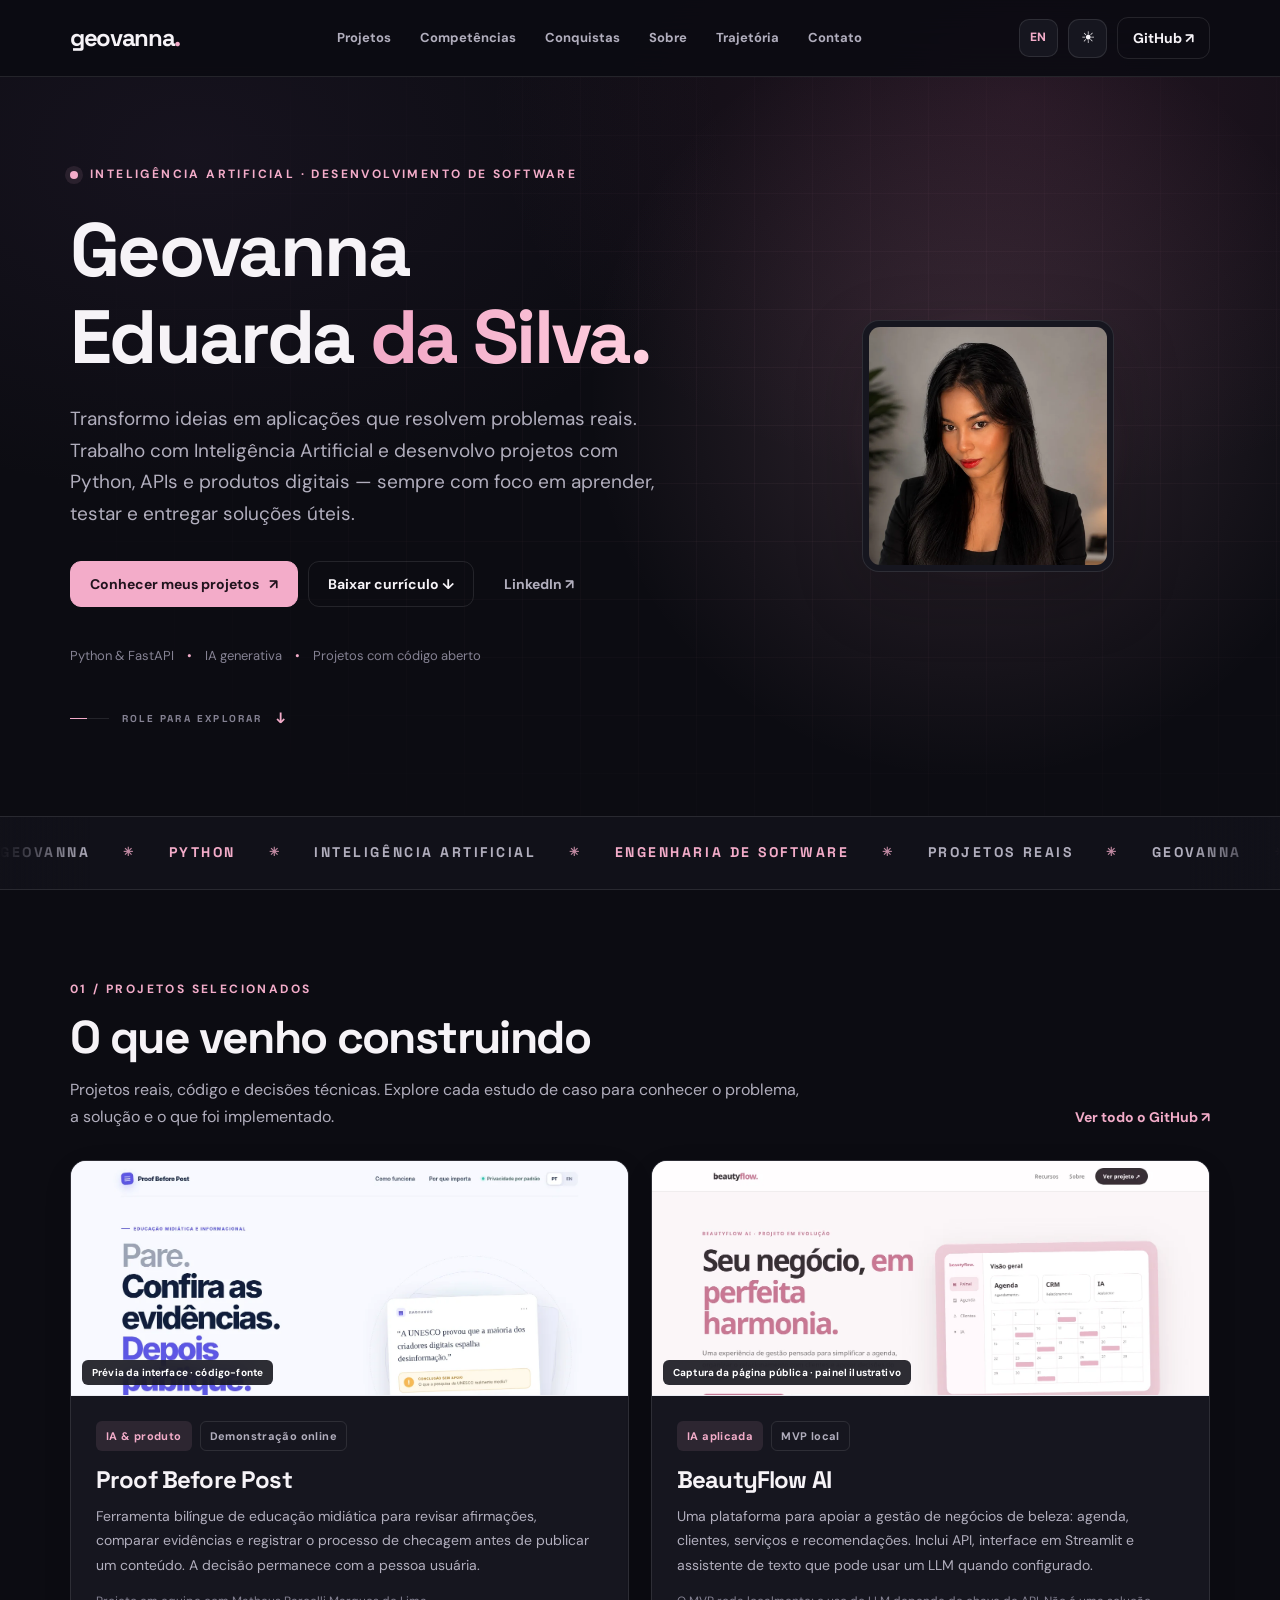
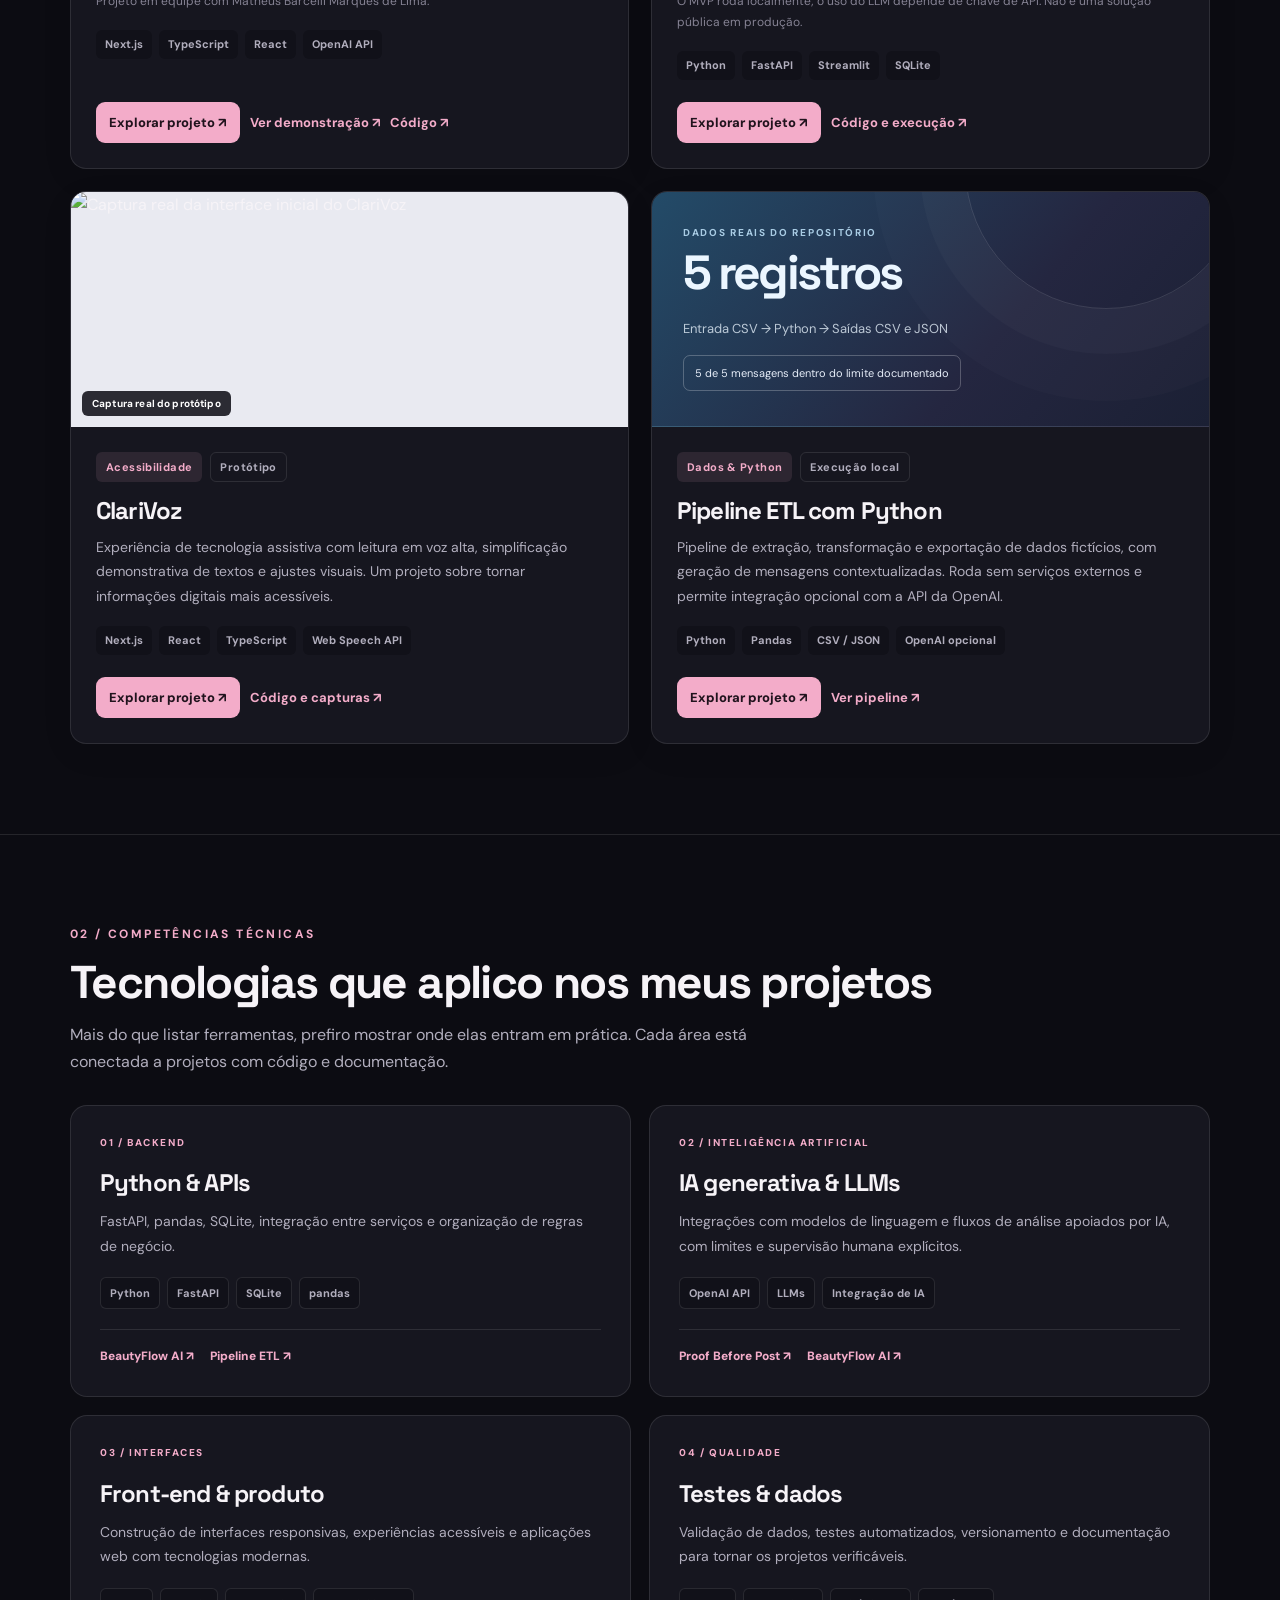
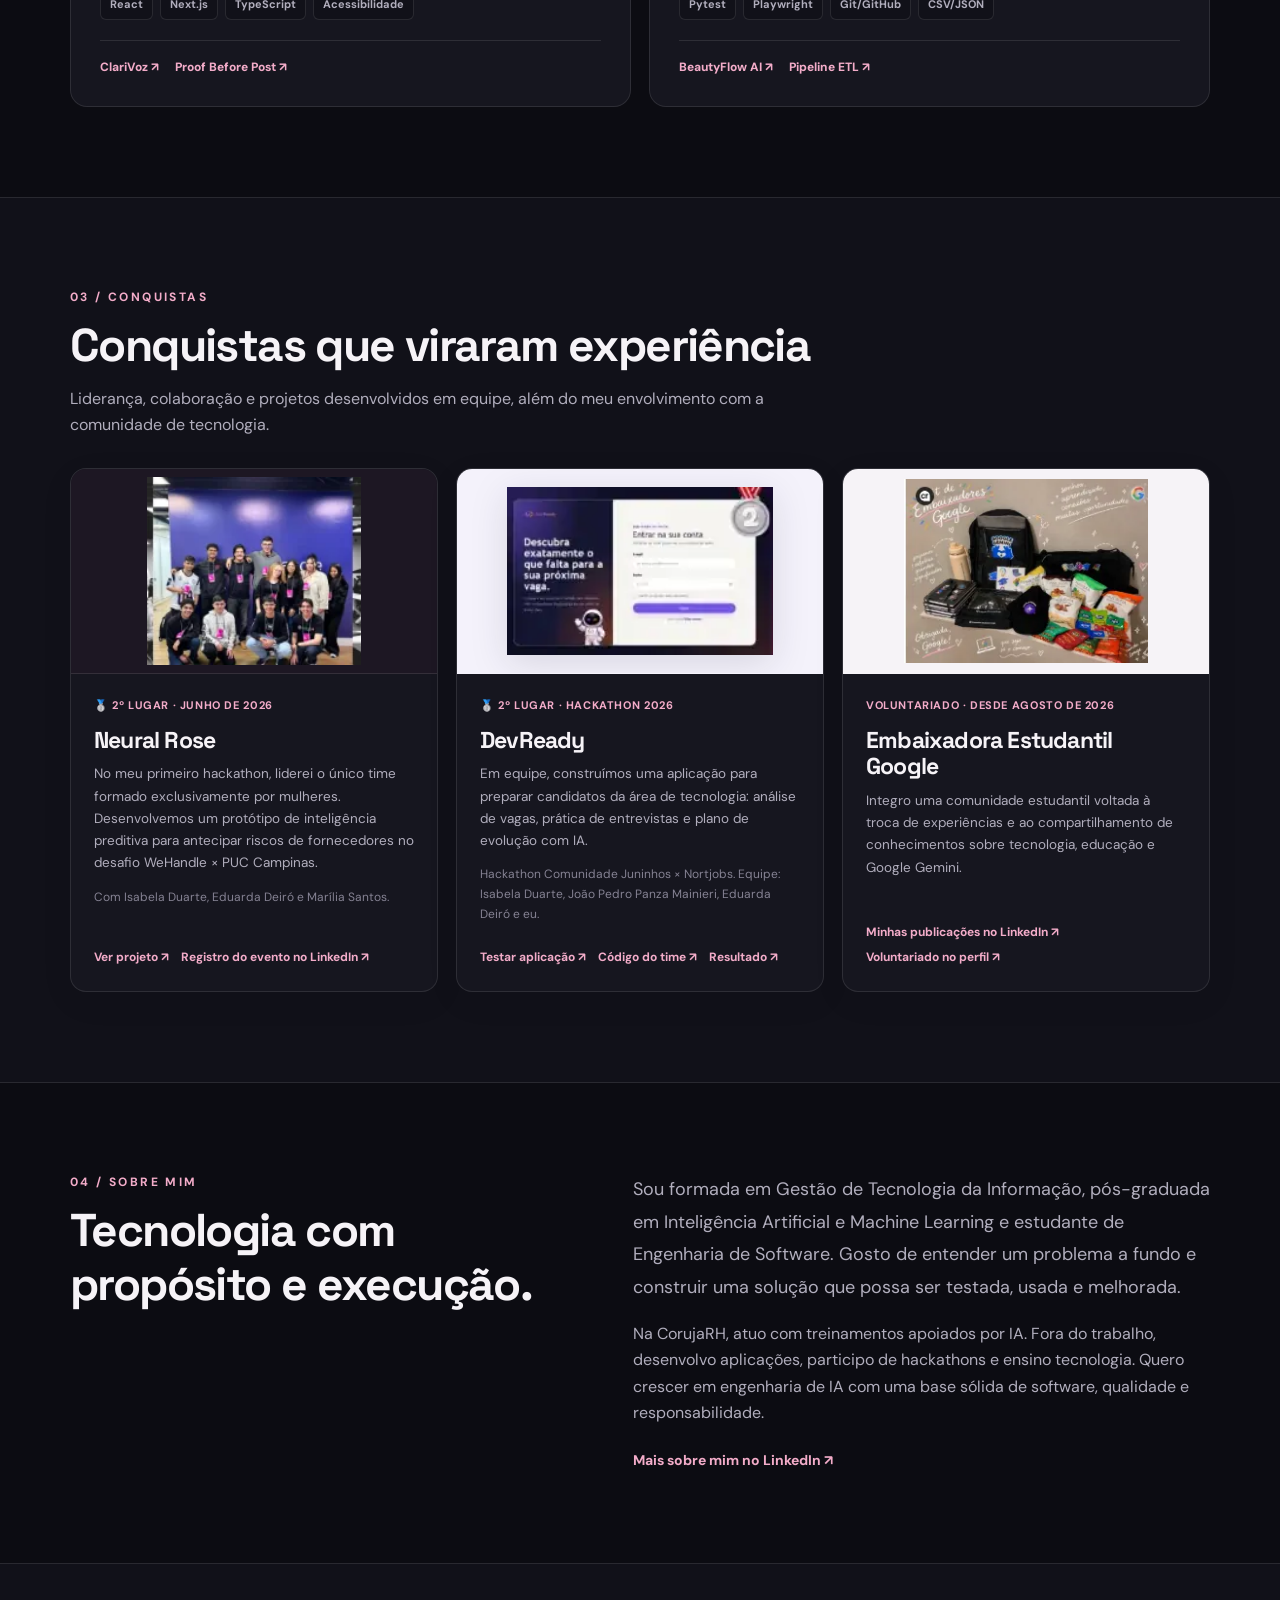
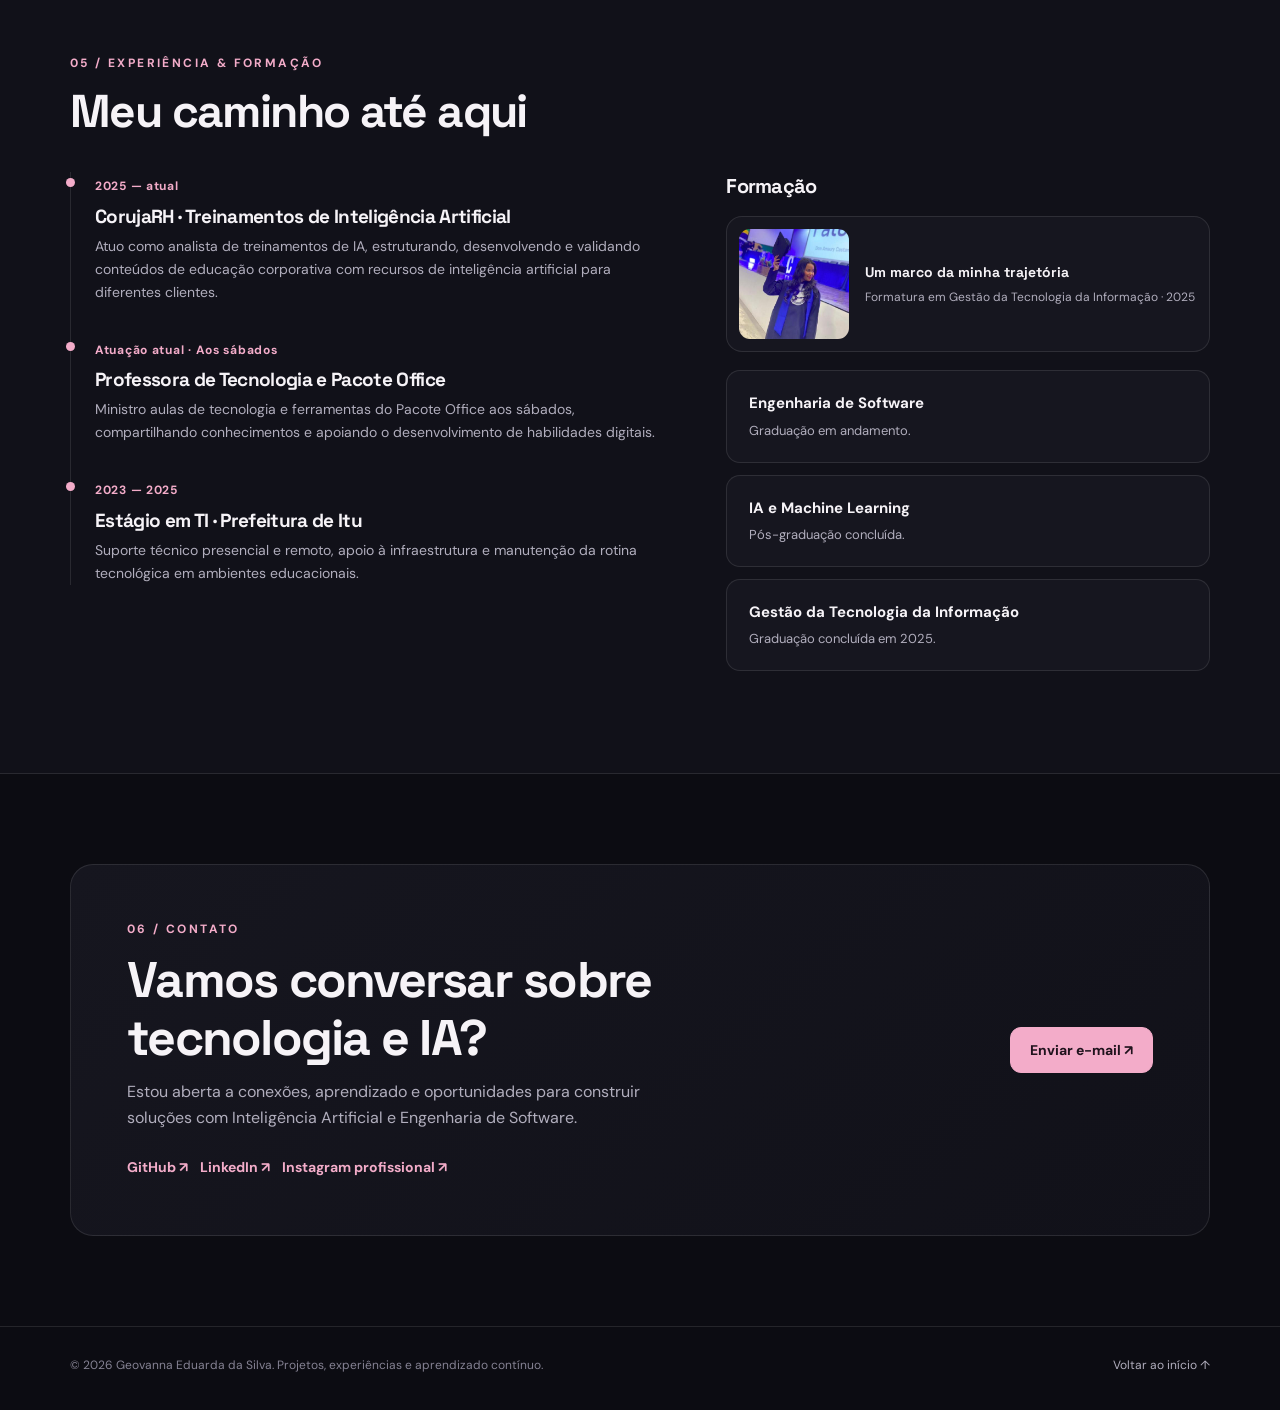
==== commit 7569218a: "Adiciona animacoes autorais ao portfolio da Geovanna em PT e EN" ====
--- a/index.html
+++ b/index.html
@@ -30,8 +30,10 @@
   <link href="https://fonts.googleapis.com/css2?family=DM+Sans:wght@400;500;600;700&family=Space+Grotesk:wght@400;500;600;700&display=swap" rel="stylesheet">
   <title>Geovanna Eduarda da Silva | IA Generativa & Engenharia de Software</title>
   <link rel="stylesheet" href="./css/portfolio.css">
+<link rel="stylesheet" href="./css/motion.css">
 </head>
 <body>
+<div class="motion-progress" aria-hidden="true"></div>
   <a class="skip" href="#conteudo">Pular para o conteúdo</a>
   <header class="site-header">
     <div class="container head-inner">
@@ -66,6 +68,7 @@
             <a class="btn btn-quiet" href="https://www.linkedin.com/in/geovannaeduarda/" target="_blank" rel="noopener noreferrer">LinkedIn ↗</a>
           </div>
           <div class="hero-note"><span>Python &amp; FastAPI</span><span>IA generativa</span><span>Projetos com código aberto</span></div>
+<div class="hero-scroll" aria-hidden="true"><span class="hero-scroll-line"></span><span>ROLE PARA EXPLORAR</span><span class="hero-scroll-arrow">↓</span></div>
         </div>
         <div class="photo-wrap">
           <div class="photo-frame">
@@ -79,7 +82,10 @@
       </div>
     </section>
 
-    <div class="divider"></div>
+    <div class="motion-band" role="region" aria-label="Geovanna e áreas de atuação">
+  <span class="sr-only">Geovanna, Python, inteligência artificial, engenharia de software e projetos reais</span>
+  <div class="motion-band-track" aria-hidden="true"><div class="motion-band-group"><span class="motion-band-item">GEOVANNA</span><span class="motion-band-item">PYTHON</span><span class="motion-band-item">INTELIGÊNCIA ARTIFICIAL</span><span class="motion-band-item">ENGENHARIA DE SOFTWARE</span><span class="motion-band-item">PROJETOS REAIS</span></div><div class="motion-band-group"><span class="motion-band-item">GEOVANNA</span><span class="motion-band-item">PYTHON</span><span class="motion-band-item">INTELIGÊNCIA ARTIFICIAL</span><span class="motion-band-item">ENGENHARIA DE SOFTWARE</span><span class="motion-band-item">PROJETOS REAIS</span></div></div>
+</div>
     <section class="section" id="projetos" aria-labelledby="projects-title">
       <div class="container">
         <div class="section-head">
@@ -369,5 +375,6 @@
       document.addEventListener('keydown', function (e) { if (e.key === 'Escape') closeMenu(); });
     }());
   </script>
+<script src="./js/motion.js" defer></script>
 </body>
 </html>
--- a/css/motion.css
+++ b/css/motion.css
@@ -0,0 +1,164 @@
+/* Motion direction: kinetic typography, editorial rhythm, quiet technical detail.
+   Original design inspired by modern technology sites; no external animation library. */
+:root{
+  --motion-grid:rgba(243,172,201,.075);
+  --motion-halo:rgba(243,172,201,.20);
+  --motion-card-halo:rgba(243,172,201,.10);
+}
+html[data-theme="light"]{
+  --motion-grid:rgba(162,41,103,.075);
+  --motion-halo:rgba(162,41,103,.11);
+  --motion-card-halo:rgba(162,41,103,.075);
+}
+.motion-progress{
+  position:fixed;top:0;left:0;right:0;height:3px;z-index:110;
+  background:linear-gradient(90deg,var(--accent),var(--accent-strong));
+  transform:scaleX(0);transform-origin:left center;pointer-events:none;
+}
+.hero{position:relative;isolation:isolate;overflow:hidden}
+.hero::before{
+  content:"";position:absolute;inset:0;z-index:0;pointer-events:none;
+  background-image:linear-gradient(to right,var(--motion-grid) 1px,transparent 1px),
+                   linear-gradient(to bottom,var(--motion-grid) 1px,transparent 1px);
+  background-size:58px 58px;
+  -webkit-mask-image:radial-gradient(ellipse 85% 88% at 68% 46%,#000 12%,transparent 80%);
+  mask-image:radial-gradient(ellipse 85% 88% at 68% 46%,#000 12%,transparent 80%);
+  opacity:.58;
+}
+.hero::after{
+  content:"";position:absolute;inset:0;z-index:0;pointer-events:none;
+  background:radial-gradient(520px circle at var(--spot-x,76%) var(--spot-y,43%),
+                             var(--motion-halo),transparent 74%);
+  opacity:.8;
+}
+.hero>.container{position:relative;z-index:1}
+.hero h1 span{
+  color:var(--accent);
+  background:linear-gradient(108deg,var(--accent) 10%,var(--accent-strong) 45%,var(--accent) 85%);
+  background-size:220% auto;
+  -webkit-background-clip:text;background-clip:text;
+  -webkit-text-fill-color:transparent;
+}
+.hero .photo-wrap{isolation:isolate}
+.hero .photo-wrap::before{
+  content:"";position:absolute;inset:-21px;z-index:-1;pointer-events:none;
+  border-radius:32px;
+  background:radial-gradient(ellipse at center,var(--motion-halo),transparent 70%);
+  filter:blur(14px);opacity:.85;
+}
+.hero .photo-frame{position:relative;transition:border-color .35s ease,box-shadow .35s ease}
+.hero .photo-frame:hover{border-color:rgba(243,172,201,.42);box-shadow:0 18px 52px rgba(243,172,201,.10)}
+.hero-scroll{
+  display:flex;align-items:center;gap:13px;margin-top:42px;
+  font:700 10px/1.3 "Space Grotesk",sans-serif;letter-spacing:.22em;
+  color:var(--subtle);text-transform:uppercase;
+}
+.hero-scroll-line{position:relative;width:39px;height:1px;background:var(--line);overflow:hidden}
+.hero-scroll-line::after{
+  content:"";position:absolute;left:0;top:0;height:100%;width:44%;
+  background:var(--accent);
+}
+.hero-scroll-arrow{font-size:15px;color:var(--accent);letter-spacing:0}
+.motion-band{
+  position:relative;display:flex;align-items:center;min-height:74px;
+  width:100%;max-width:100%;overflow:hidden;
+  background:var(--bg2);border-top:1px solid var(--line);border-bottom:1px solid var(--line);
+}
+.motion-band::before,.motion-band::after{
+  content:"";position:absolute;top:0;bottom:0;width:clamp(24px,7vw,105px);
+  z-index:2;pointer-events:none;
+}
+.motion-band::before{left:0;background:linear-gradient(90deg,var(--bg2),transparent)}
+.motion-band::after{right:0;background:linear-gradient(270deg,var(--bg2),transparent)}
+.motion-band-track{display:flex;align-items:center;width:max-content;min-width:100%;will-change:transform}
+.motion-band-group{display:flex;align-items:center;gap:33px;flex:none;padding-right:33px}
+.motion-band-item{
+  display:inline-flex;align-items:center;gap:33px;white-space:nowrap;
+  font:700 14px/1.4 "Space Grotesk",sans-serif;letter-spacing:.18em;
+  text-transform:uppercase;color:var(--muted);
+}
+.motion-band-item:nth-child(even){color:var(--accent)}
+.motion-band-item::after{content:"✳";font-size:12px;color:var(--accent);opacity:.78}
+.project,.skill-card{position:relative}
+.project::after,.skill-card::after{
+  content:"";position:absolute;inset:0;z-index:2;pointer-events:none;
+  border-radius:inherit;opacity:0;
+  background:radial-gradient(400px circle at var(--card-x,50%) var(--card-y,50%),
+                             var(--motion-card-halo),transparent 65%);
+  transition:opacity .3s ease;
+}
+.project:hover::after,.project:focus-within::after,
+.skill-card:hover::after,.skill-card:focus-within::after{opacity:1}
+.project:hover,.skill-card:hover{
+  box-shadow:0 20px 52px rgba(151,74,117,.11);
+}
+@media (prefers-reduced-motion:no-preference){
+  .hero::before{animation:motionGrid 25s linear infinite}
+  .hero h1 span{animation:motionShine 9s ease-in-out infinite}
+  .hero .eyebrow{animation:motionRise .72s .05s both}
+  .hero h1{animation:motionRise .82s .12s both}
+  .hero .intro{animation:motionRise .82s .23s both}
+  .hero .hero-buttons{animation:motionRise .82s .34s both}
+  .hero .hero-note{animation:motionRise .82s .42s both}
+  .hero .hero-scroll{animation:motionRise .82s .50s both}
+  .hero .photo-wrap{animation:motionPortrait .95s .23s both}
+  .hero .photo-wrap::before{animation:motionHalo 6s ease-in-out infinite}
+  .hero-scroll-line::after{animation:motionLine 2.6s ease-in-out infinite}
+  .hero-scroll-arrow{animation:motionArrow 2.1s ease-in-out infinite}
+  .motion-band-track{animation:motionMarquee 29s linear infinite}
+  .motion-band:hover .motion-band-track{animation-play-state:paused}
+  html.motion-ready .reveal-on-scroll{
+    opacity:0;translate:0 26px;
+    transition:opacity .78s ease,translate .78s cubic-bezier(.18,.72,.28,1);
+    transition-delay:var(--reveal-delay,0ms);
+  }
+  html.motion-ready .reveal-on-scroll.is-visible{opacity:1;translate:0 0}
+}
+@keyframes motionRise{
+  from{opacity:0;transform:translateY(24px)}
+  to{opacity:1;transform:translateY(0)}
+}
+@keyframes motionPortrait{
+  from{opacity:0;transform:translateY(18px) scale(.96)}
+  to{opacity:1;transform:translateY(0) scale(1)}
+}
+@keyframes motionGrid{
+  from{background-position:0 0,0 0}
+  to{background-position:58px 58px,58px 58px}
+}
+@keyframes motionShine{
+  0%,100%{background-position:0% 50%}
+  50%{background-position:100% 50%}
+}
+@keyframes motionHalo{
+  0%,100%{opacity:.55;transform:scale(.97)}
+  50%{opacity:1;transform:scale(1.04)}
+}
+@keyframes motionMarquee{
+  from{transform:translateX(0)}
+  to{transform:translateX(-50%)}
+}
+@keyframes motionLine{
+  0%{transform:translateX(-110%)}
+  55%,100%{transform:translateX(240%)}
+}
+@keyframes motionArrow{
+  0%,100%{transform:translateY(-2px)}
+  50%{transform:translateY(4px)}
+}
+@media(max-width:700px){
+  .hero::before{background-size:42px 42px;opacity:.42}
+  .hero-scroll{display:none}
+  .motion-band{min-height:59px}
+  .motion-band-item{font-size:11px;letter-spacing:.14em;gap:23px}
+  .motion-band-group{gap:23px;padding-right:23px}
+}
+@media(hover:none){
+  .project::after,.skill-card::after{display:none}
+}
+@media(prefers-reduced-motion:reduce){
+  .motion-progress{display:none}
+  .motion-band-track{transform:none;will-change:auto}
+  .hero h1 span{-webkit-text-fill-color:var(--accent);background:none}
+  html.motion-ready .reveal-on-scroll{opacity:1;translate:none}
+}
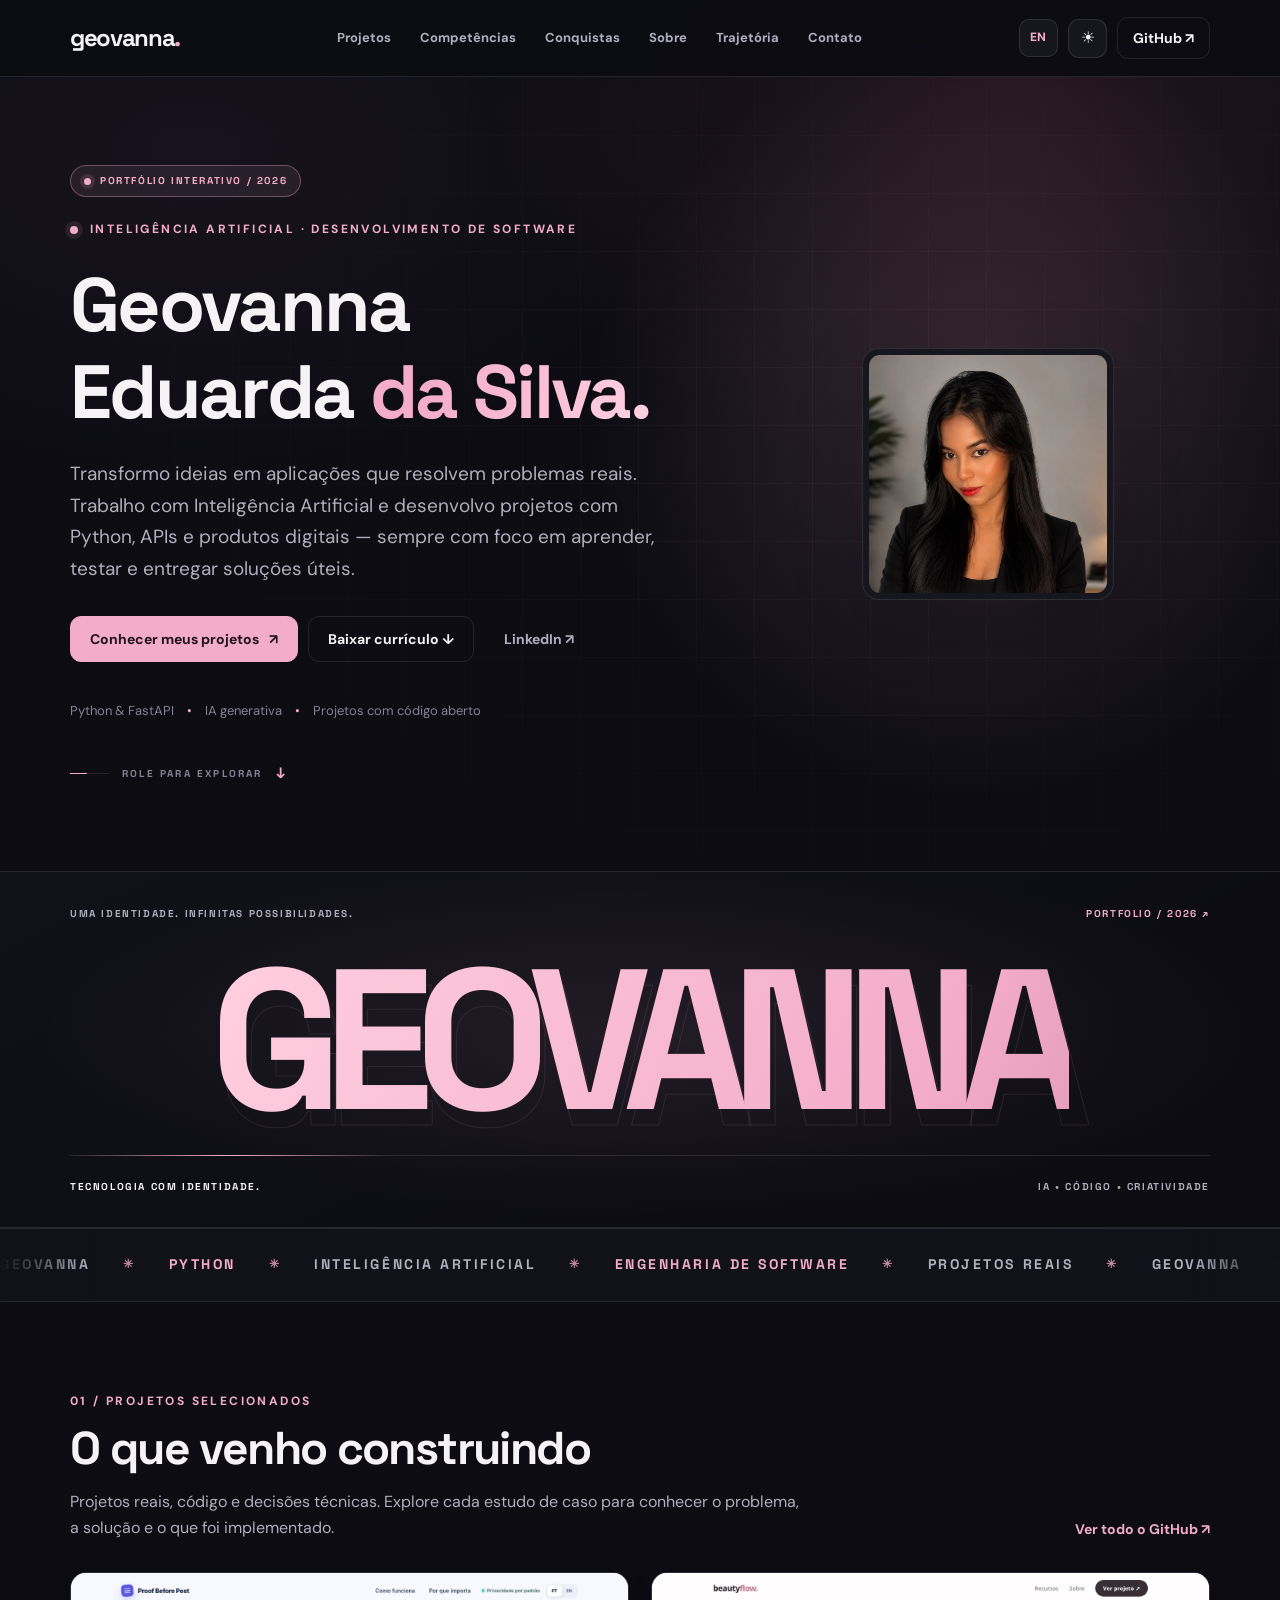
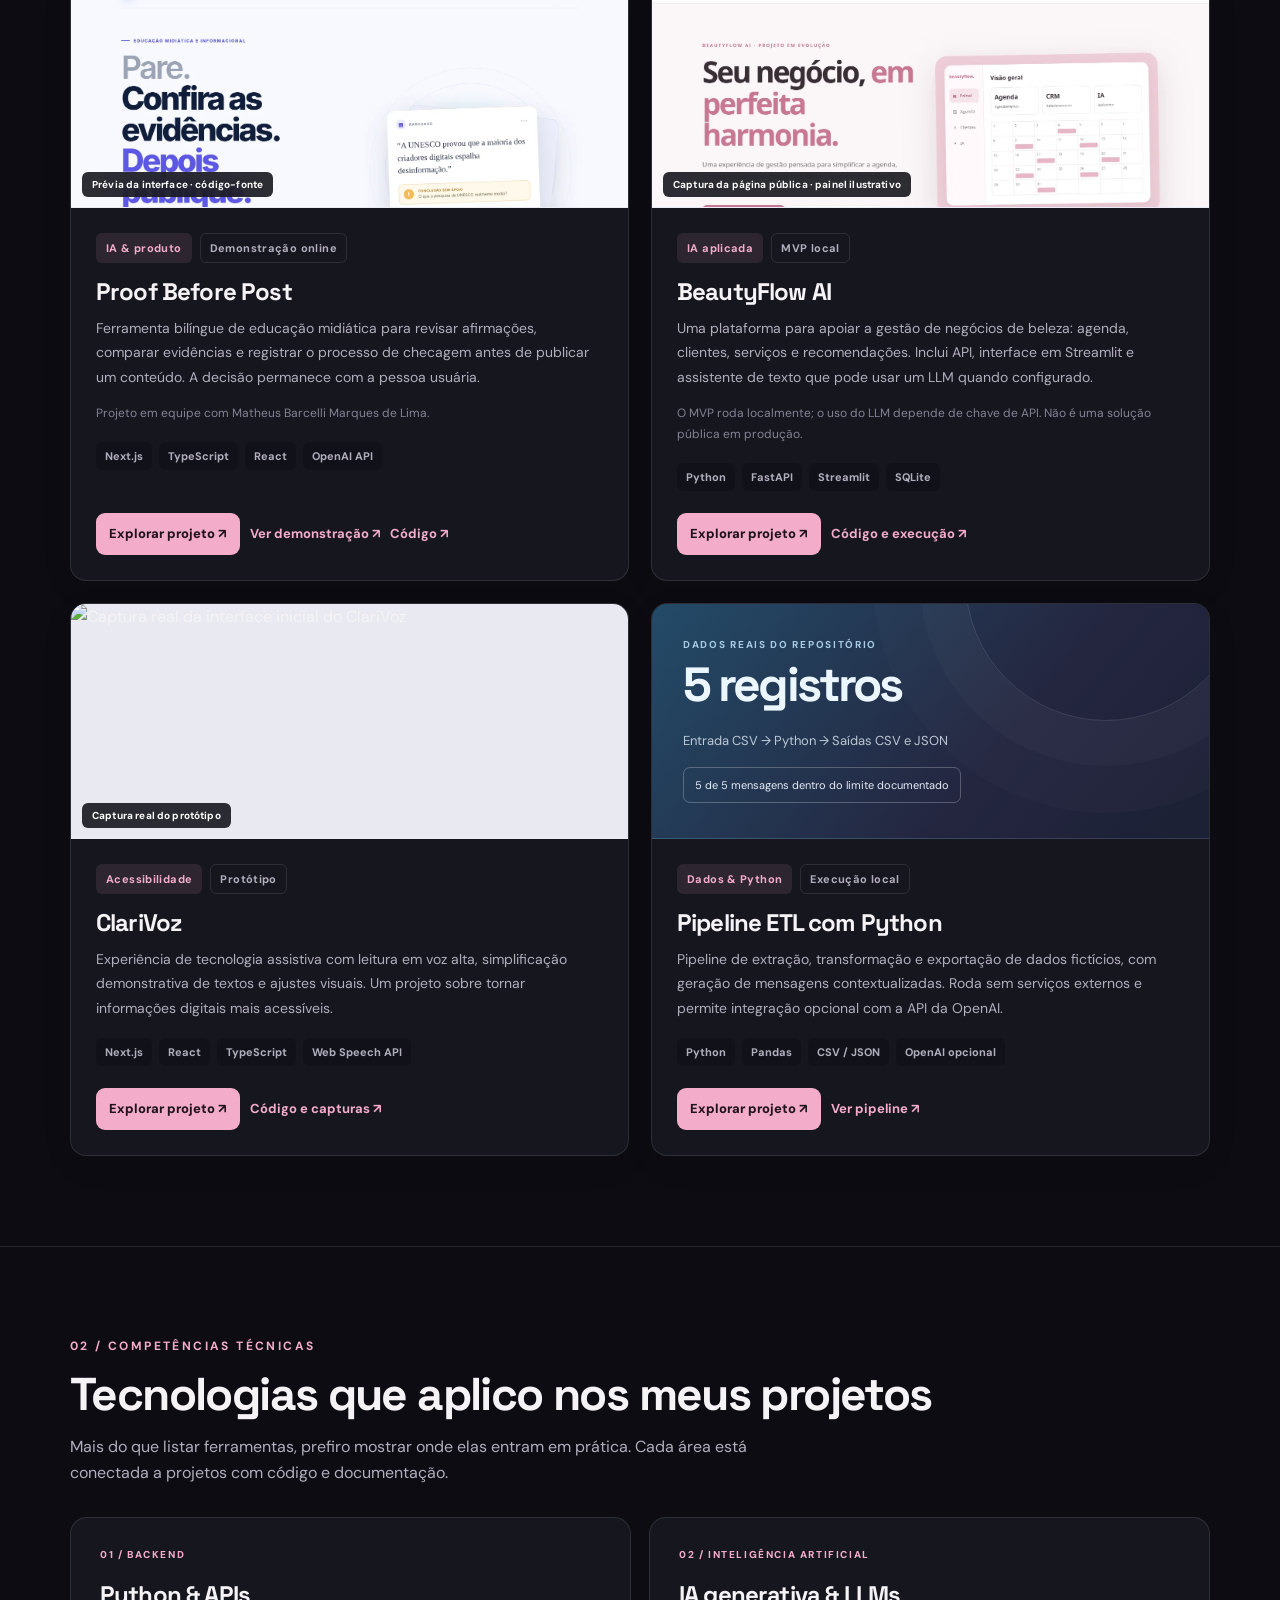
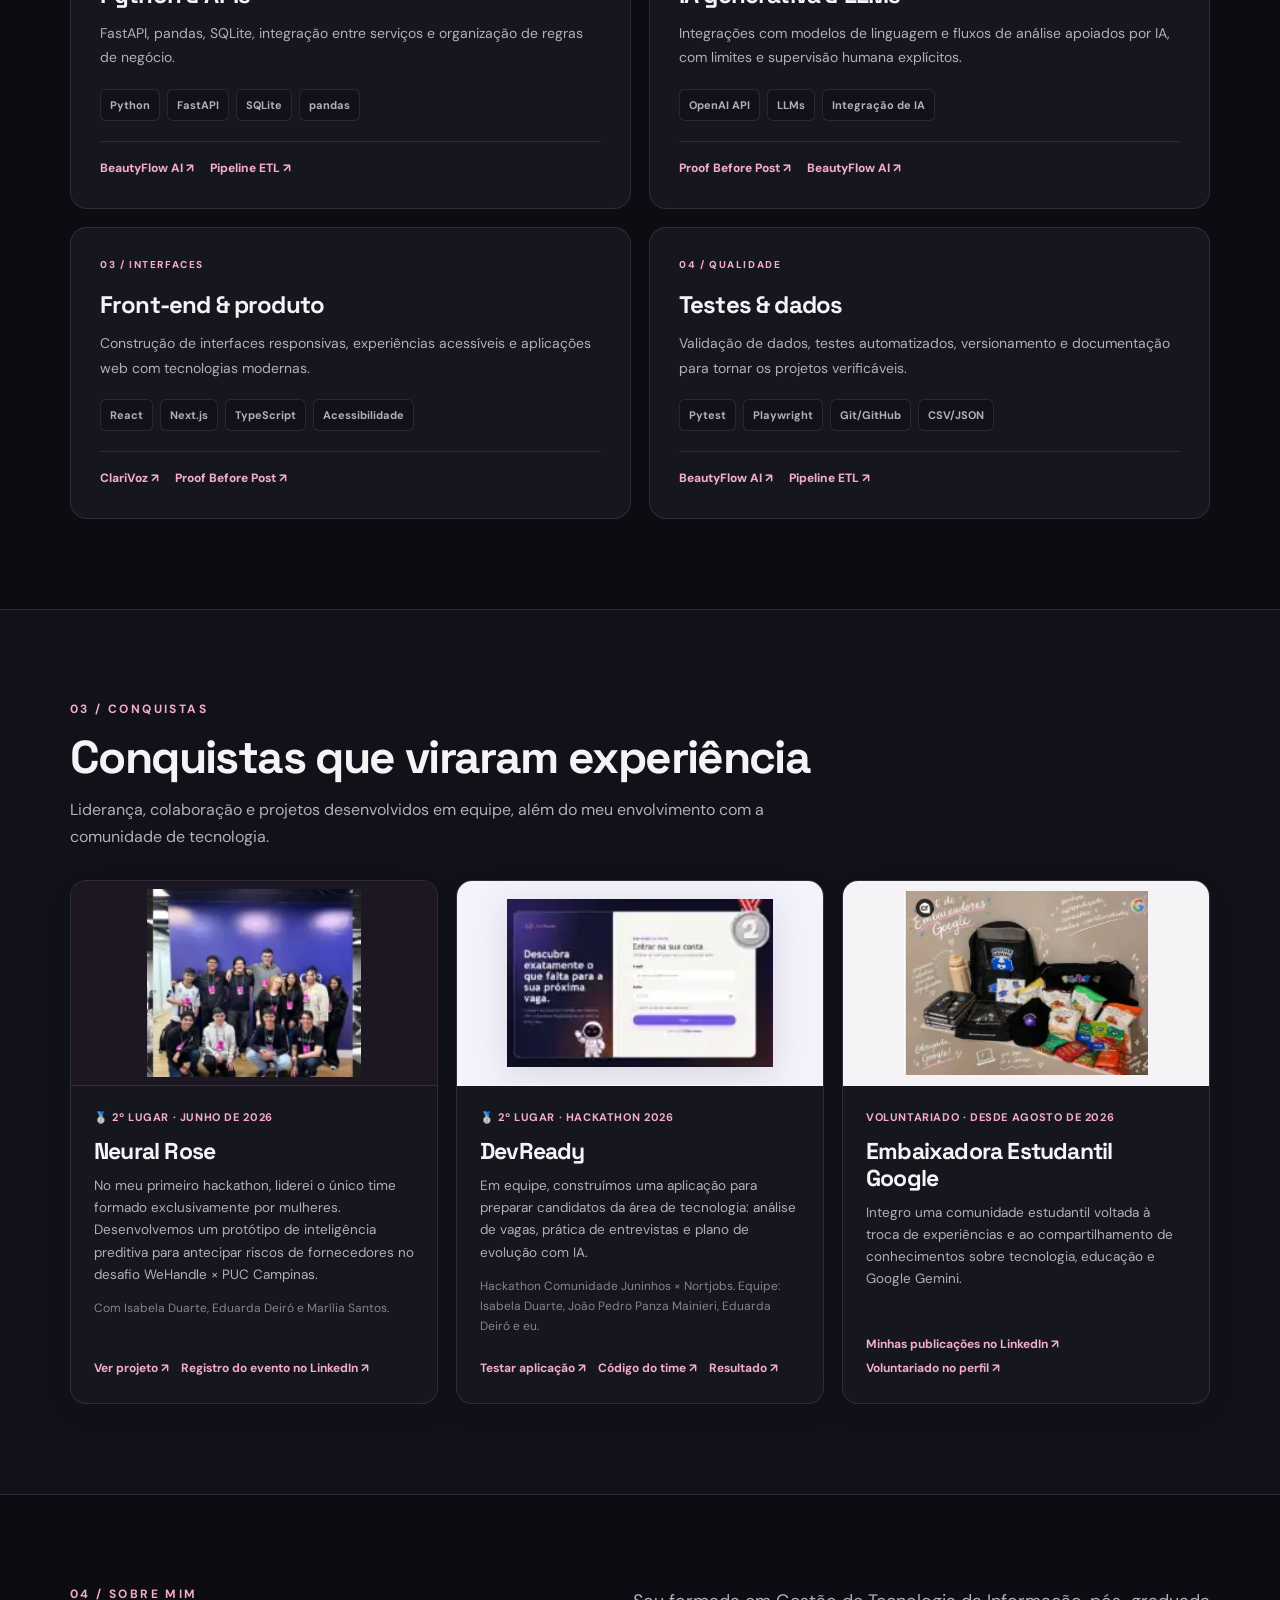
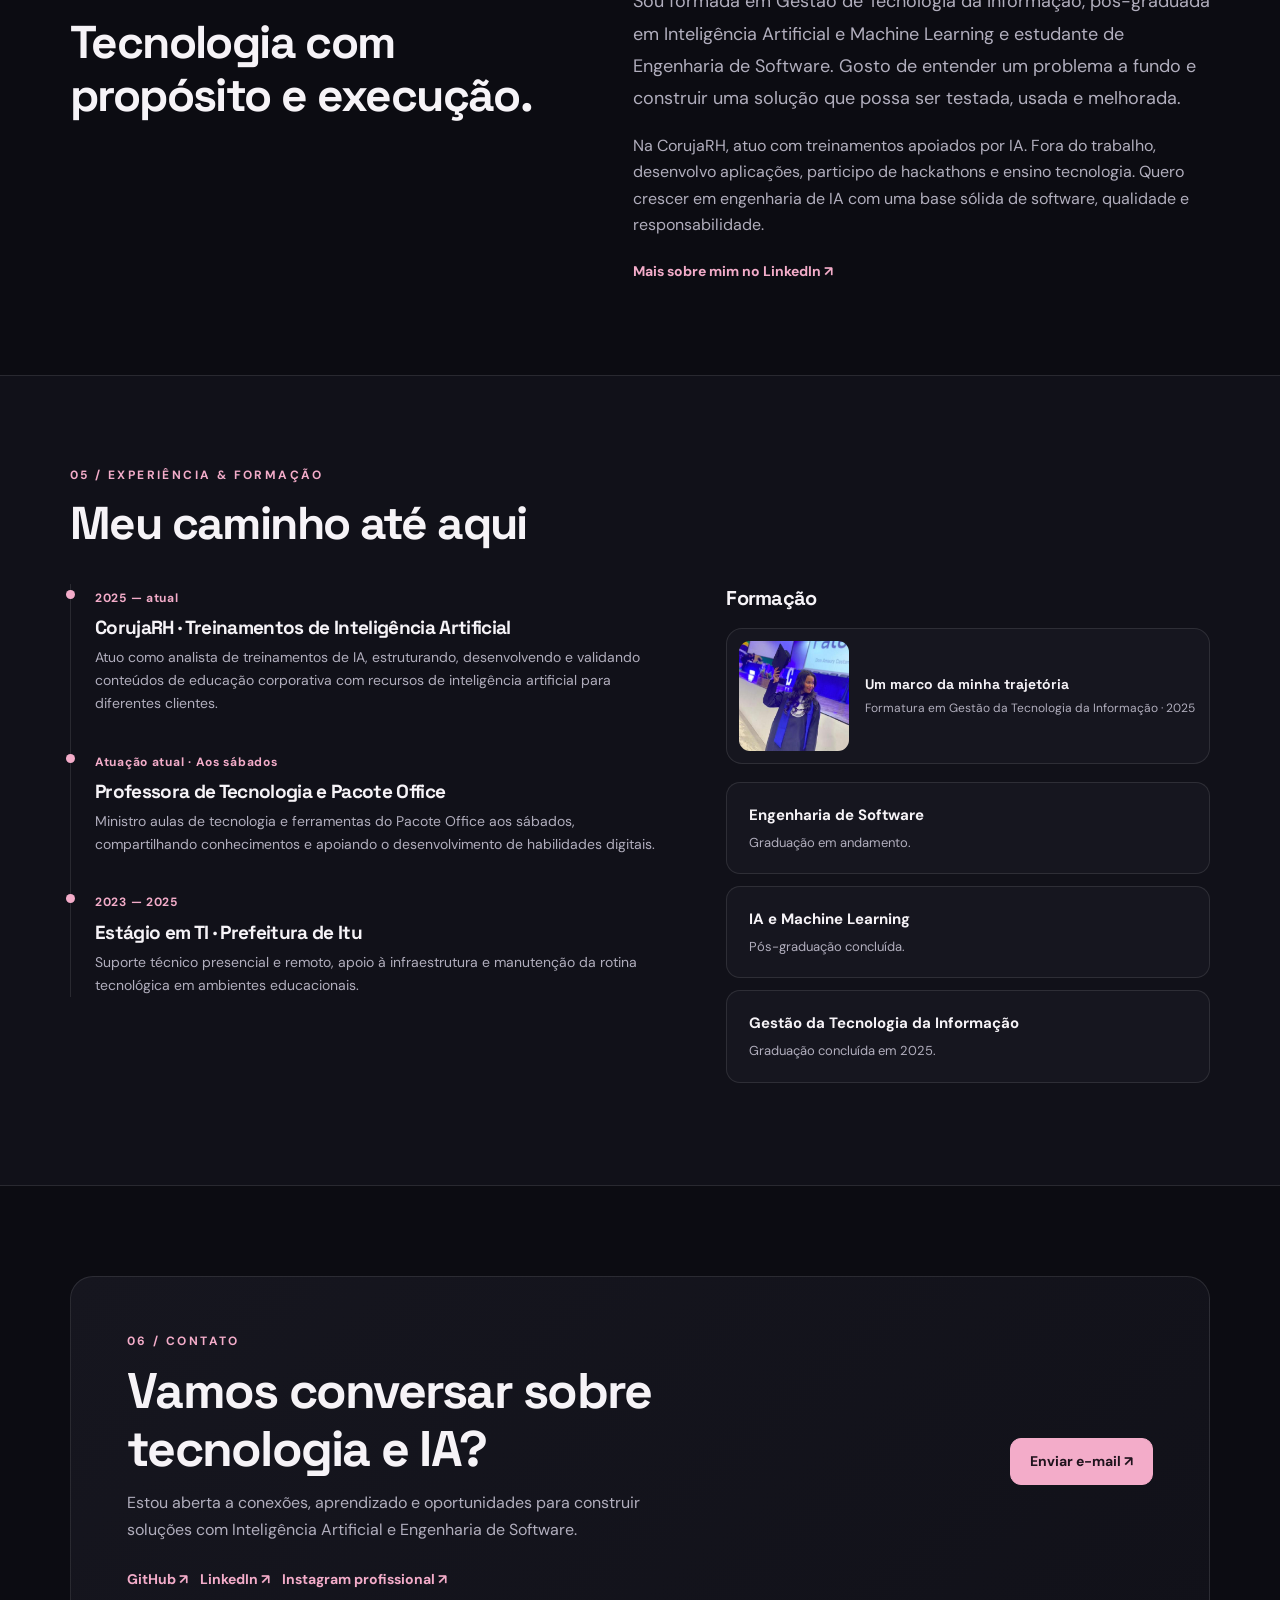
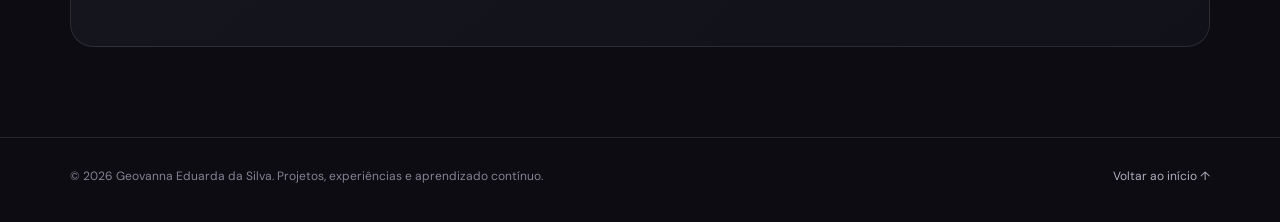
==== commit 7ed583df: "Destaca GEOVANNA com tipografia cinetica e atualiza cache das animacoes" ====
--- a/index.html
+++ b/index.html
@@ -30,7 +30,7 @@
   <link href="https://fonts.googleapis.com/css2?family=DM+Sans:wght@400;500;600;700&family=Space+Grotesk:wght@400;500;600;700&display=swap" rel="stylesheet">
   <title>Geovanna Eduarda da Silva | IA Generativa & Engenharia de Software</title>
   <link rel="stylesheet" href="./css/portfolio.css">
-<link rel="stylesheet" href="./css/motion.css">
+<link rel="stylesheet" href="./css/motion.css?v=20261118b">
 </head>
 <body>
 <div class="motion-progress" aria-hidden="true"></div>
@@ -59,6 +59,7 @@
     <section class="hero" id="inicio" aria-labelledby="hero-title">
       <div class="container hero-grid">
         <div>
+          <div class="hero-live-label"><span class="hero-live-dot" aria-hidden="true"></span> PORTFÓLIO INTERATIVO / 2026</div>
           <p class="eyebrow">Inteligência Artificial · Desenvolvimento de Software</p>
           <h1 id="hero-title">Geovanna Eduarda <span>da Silva.</span></h1>
           <p class="intro">Transformo ideias em aplicações que resolvem problemas reais. Trabalho com Inteligência Artificial e desenvolvo projetos com Python, APIs e produtos digitais — sempre com foco em aprender, testar e entregar soluções úteis.</p>
@@ -82,6 +83,21 @@
       </div>
     </section>
 
+
+<section class="motion-identity" id="animacao" aria-label="Assinatura visual de Geovanna">
+  <div class="container motion-identity-inner">
+    <div class="motion-identity-top">
+      <span>UMA IDENTIDADE. INFINITAS POSSIBILIDADES.</span>
+      <span>PORTFOLIO / 2026 <span aria-hidden="true">↗</span></span>
+    </div>
+    <div class="motion-identity-name" aria-label="Geovanna"><span aria-hidden="true">GEOVANNA</span></div>
+    <div class="motion-identity-scan" aria-hidden="true"><span></span></div>
+    <div class="motion-identity-bottom">
+      <span>TECNOLOGIA COM IDENTIDADE.</span>
+      <span>IA • CÓDIGO • CRIATIVIDADE</span>
+    </div>
+  </div>
+</section>
     <div class="motion-band" role="region" aria-label="Geovanna e áreas de atuação">
   <span class="sr-only">Geovanna, Python, inteligência artificial, engenharia de software e projetos reais</span>
   <div class="motion-band-track" aria-hidden="true"><div class="motion-band-group"><span class="motion-band-item">GEOVANNA</span><span class="motion-band-item">PYTHON</span><span class="motion-band-item">INTELIGÊNCIA ARTIFICIAL</span><span class="motion-band-item">ENGENHARIA DE SOFTWARE</span><span class="motion-band-item">PROJETOS REAIS</span></div><div class="motion-band-group"><span class="motion-band-item">GEOVANNA</span><span class="motion-band-item">PYTHON</span><span class="motion-band-item">INTELIGÊNCIA ARTIFICIAL</span><span class="motion-band-item">ENGENHARIA DE SOFTWARE</span><span class="motion-band-item">PROJETOS REAIS</span></div></div>
@@ -375,6 +391,6 @@
       document.addEventListener('keydown', function (e) { if (e.key === 'Escape') closeMenu(); });
     }());
   </script>
-<script src="./js/motion.js" defer></script>
+<script src="./js/motion.js?v=20261118b" defer></script>
 </body>
 </html>
--- a/css/motion.css
+++ b/css/motion.css
@@ -161,4 +161,95 @@
   .motion-band-track{transform:none;will-change:auto}
   .hero h1 span{-webkit-text-fill-color:var(--accent);background:none}
   html.motion-ready .reveal-on-scroll{opacity:1;translate:none}
-}+}
+/* Signature moment: unmistakably Geovanna, without copying another site's identity. */
+.hero-live-label{
+  display:inline-flex;align-items:center;gap:9px;
+  margin-bottom:23px;padding:8px 13px;border-radius:100px;
+  border:1px solid rgba(243,172,201,.35);background:rgba(243,172,201,.085);
+  color:var(--accent);font:700 10px/1.4 "Space Grotesk",sans-serif;
+  letter-spacing:.16em;text-transform:uppercase;
+}
+.hero-live-dot{width:7px;height:7px;flex:none;border-radius:50%;background:var(--accent);box-shadow:0 0 0 4px rgba(243,172,201,.13)}
+.motion-identity{
+  position:relative;isolation:isolate;overflow:hidden;
+  border-top:1px solid var(--line);border-bottom:1px solid var(--line);
+  background:linear-gradient(155deg,var(--bg2),var(--bg) 72%);
+}
+.motion-identity::before{
+  content:"";position:absolute;inset:0;z-index:0;pointer-events:none;
+  background:radial-gradient(ellipse at 51% 46%,var(--motion-halo),transparent 67%);
+  opacity:.45;
+}
+.motion-identity-inner{position:relative;z-index:1;padding-top:34px;padding-bottom:33px}
+.motion-identity-top,.motion-identity-bottom{
+  display:flex;justify-content:space-between;align-items:center;gap:18px;
+  font:700 10px/1.5 "Space Grotesk",sans-serif;letter-spacing:.16em;
+  text-transform:uppercase;color:var(--muted);
+}
+.motion-identity-top>span:last-child{color:var(--accent)}
+.motion-identity-name{
+  position:relative;display:flex;justify-content:center;align-items:center;
+  padding:28px 0 22px;overflow:hidden;
+}
+.motion-identity-name>span{
+  display:block;position:relative;
+  font:800 clamp(54px,15.6vw,224px)/.92 "Space Grotesk",sans-serif;
+  letter-spacing:-.095em;white-space:nowrap;
+  color:var(--accent);
+  background:linear-gradient(115deg,var(--accent-strong),var(--accent) 38%,#c67ba5 65%,var(--accent-strong));
+  background-size:230% 100%;-webkit-background-clip:text;background-clip:text;
+  -webkit-text-fill-color:transparent;
+  filter:drop-shadow(0 10px 45px rgba(214,99,162,.14));
+}
+.motion-identity-name::before{
+  content:"GEOVANNA";position:absolute;left:50%;top:50%;
+  transform:translate(-49.5%,-40%);white-space:nowrap;
+  font:800 clamp(54px,15.6vw,224px)/.92 "Space Grotesk",sans-serif;
+  letter-spacing:-.095em;color:transparent;
+  -webkit-text-stroke:1px rgba(243,172,201,.17);opacity:.65;
+  pointer-events:none;
+}
+.motion-identity-scan{position:relative;height:1px;background:var(--line);overflow:hidden}
+.motion-identity-scan>span{
+  display:block;position:absolute;left:0;top:0;width:28%;height:100%;
+  background:linear-gradient(90deg,transparent,var(--accent),transparent);
+}
+.motion-identity-bottom{padding-top:23px}
+.motion-identity-bottom>span:first-child{color:var(--text)}
+@media(prefers-reduced-motion:no-preference){
+  .hero-live-dot{animation:motionLive 2.4s ease-in-out infinite}
+  .motion-identity-name>span{animation:motionNameReveal 1.25s cubic-bezier(.2,.78,.2,1) both,motionNameColor 8s ease-in-out 1.25s infinite}
+  .motion-identity-name::before{animation:motionNameOutline 7s ease-in-out infinite}
+  .motion-identity-scan>span{animation:motionScan 5s linear infinite}
+}
+@keyframes motionNameReveal{
+  from{opacity:0;transform:translateY(35px) scale(.96);filter:blur(6px)}
+  to{opacity:1;transform:translateY(0) scale(1);filter:blur(0)}
+}
+@keyframes motionNameColor{
+  0%,100%{background-position:0% 50%}
+  50%{background-position:100% 50%}
+}
+@keyframes motionNameOutline{
+  0%,100%{transform:translate(-49.5%,-40%);opacity:.5}
+  50%{transform:translate(-50.3%,-45%);opacity:.85}
+}
+@keyframes motionScan{
+  from{transform:translateX(-110%)}
+  to{transform:translateX(450%)}
+}
+@keyframes motionLive{
+  0%,100%{box-shadow:0 0 0 4px rgba(243,172,201,.13)}
+  50%{box-shadow:0 0 0 8px rgba(243,172,201,0)}
+}
+@media(max-width:700px){
+  .motion-identity-inner{padding-top:23px;padding-bottom:24px}
+  .motion-identity-top,.motion-identity-bottom{font-size:8px;letter-spacing:.09em}
+  .motion-identity-name{padding:27px 0}
+  .motion-identity-name>span,.motion-identity-name::before{font-size:clamp(45px,14.6vw,105px)}
+  .hero-live-label{font-size:9px;letter-spacing:.1em}
+}
+@media(max-width:390px){
+  .motion-identity-top,.motion-identity-bottom{flex-wrap:wrap;row-gap:6px}
+}
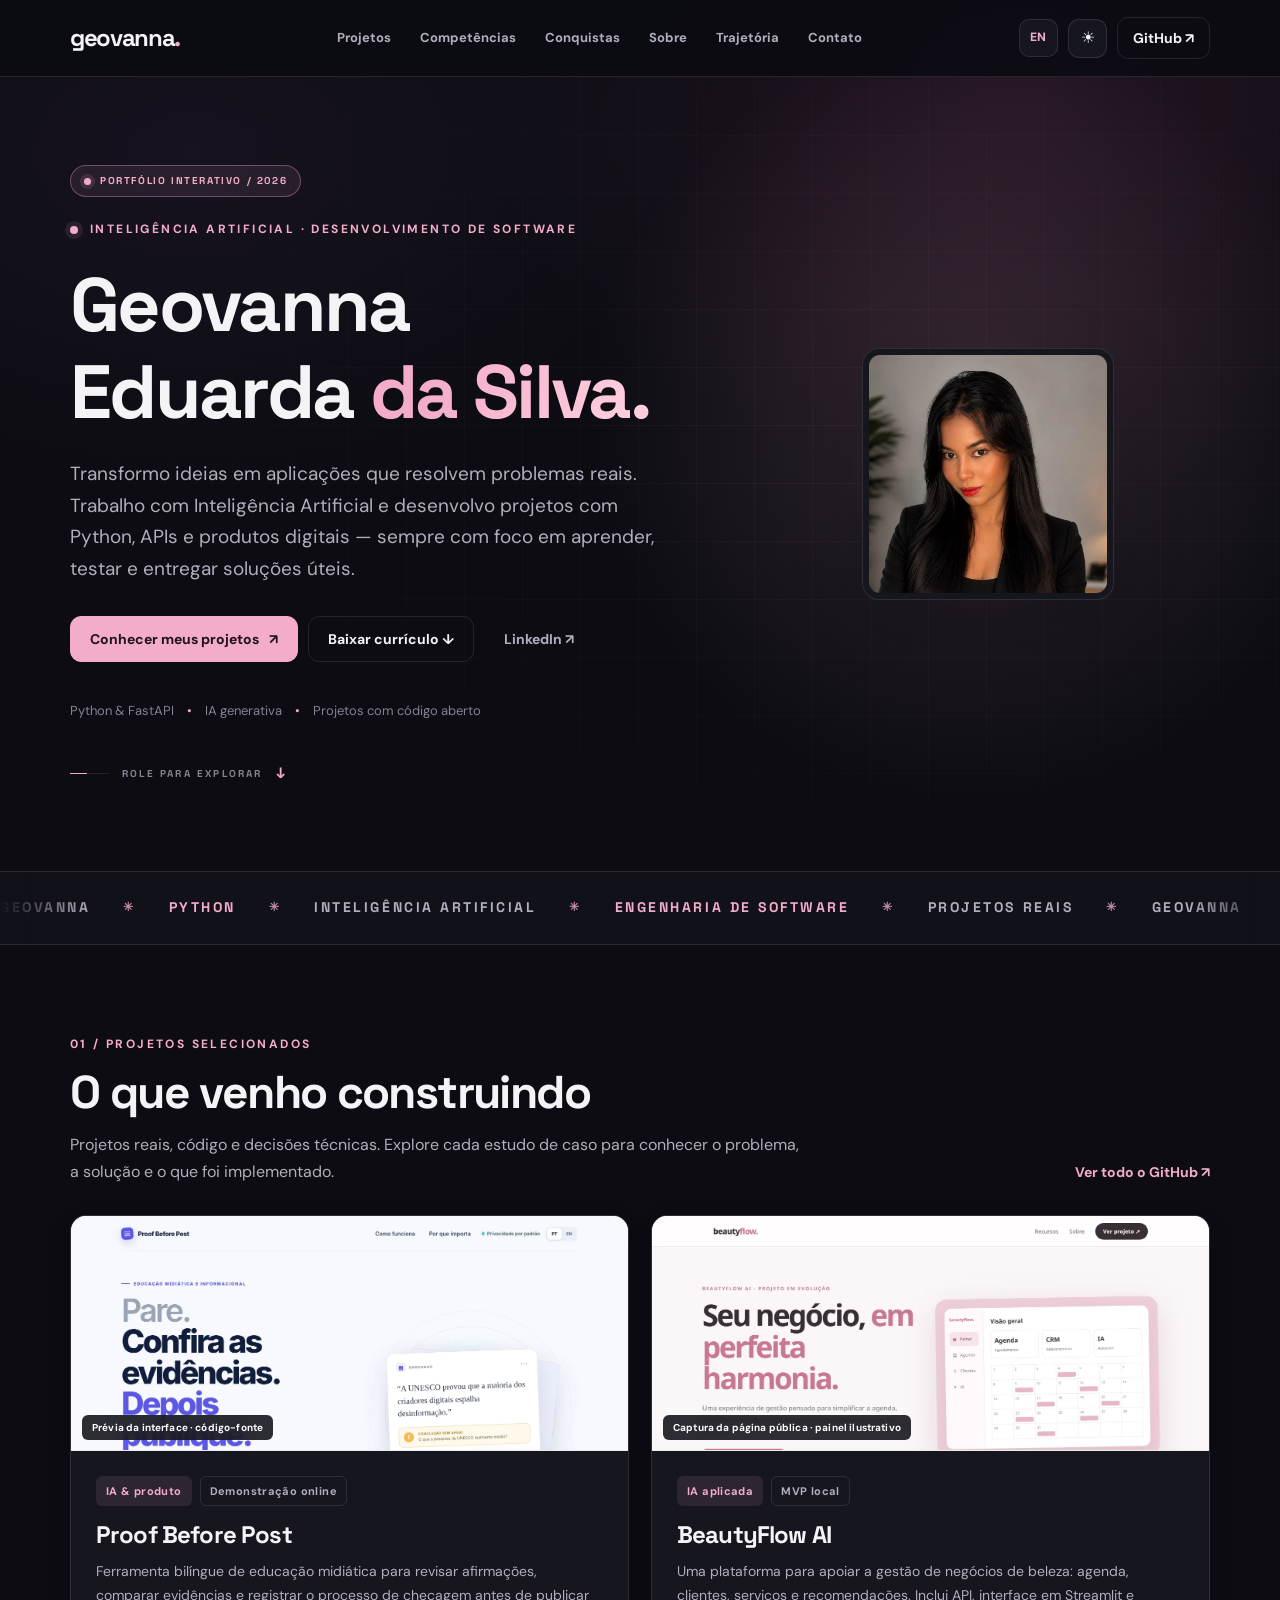
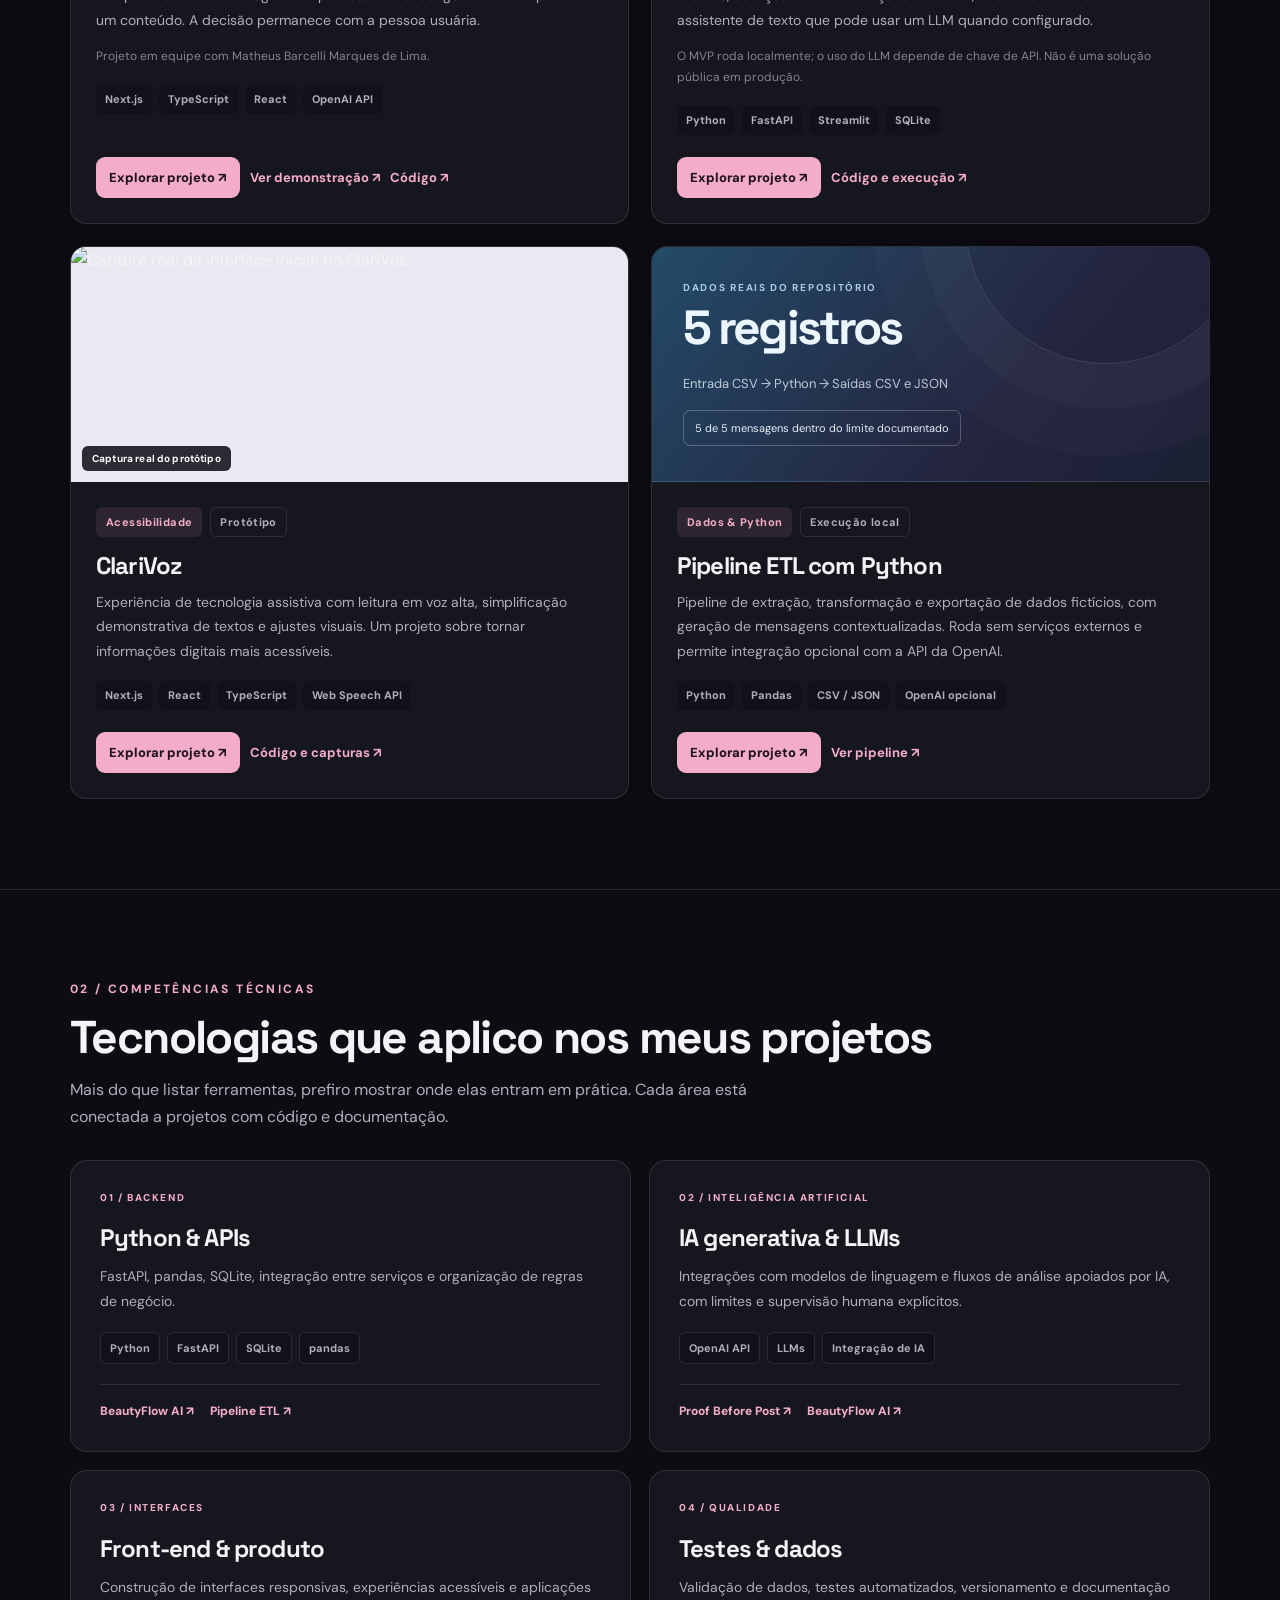
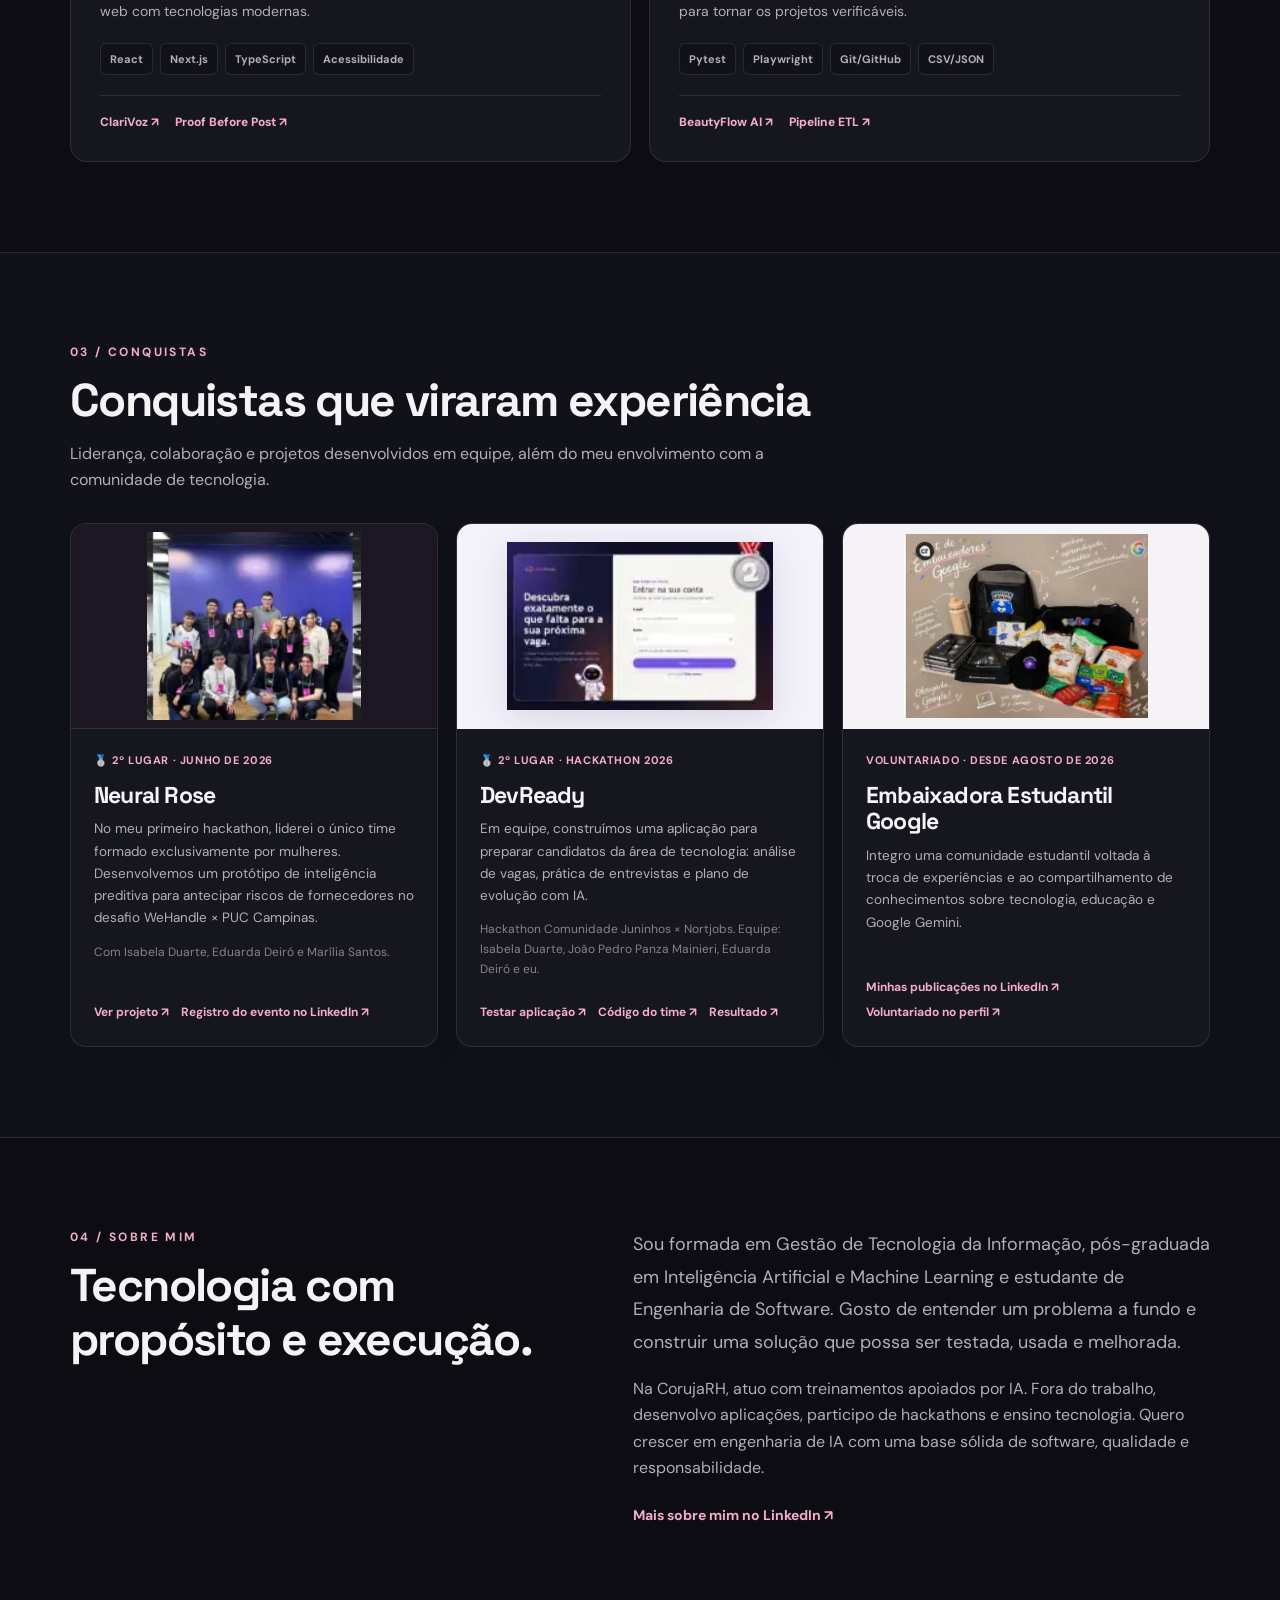
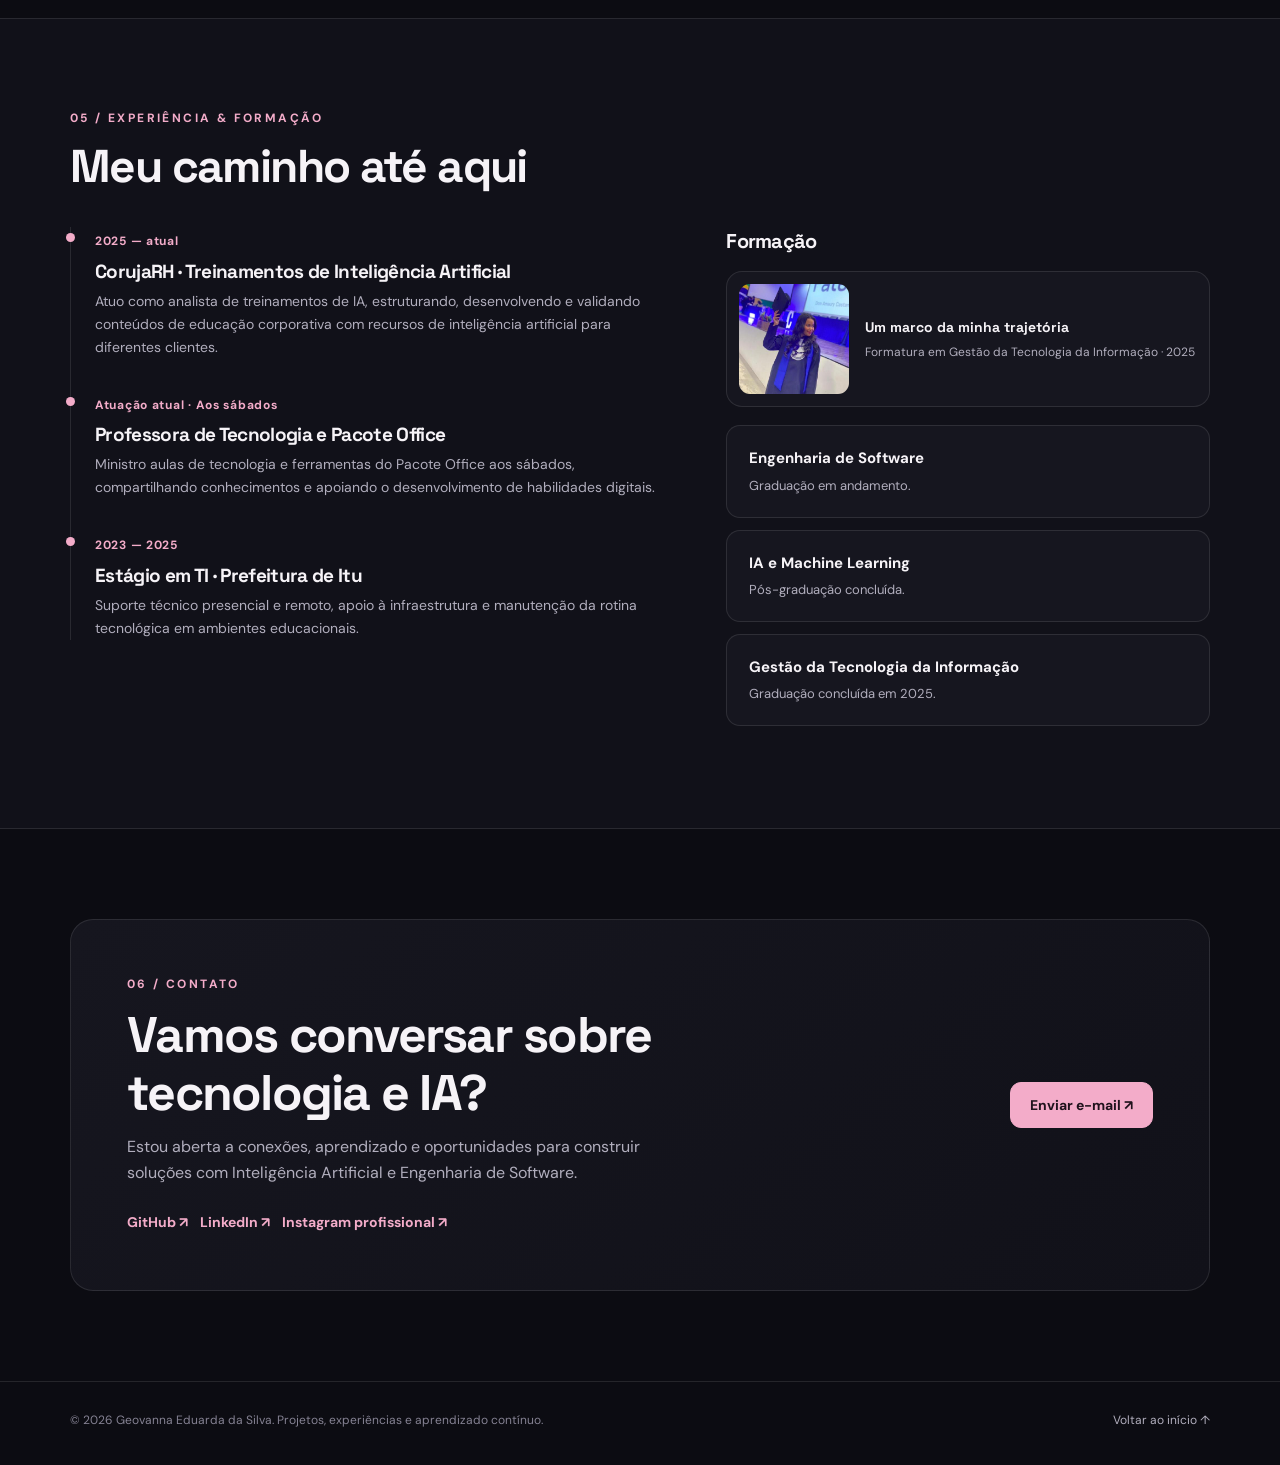
==== commit b5a8b4b2: "Remove bloco de tipografia gigante GEOVANNA em PT e EN" ====
--- a/index.html
+++ b/index.html
@@ -30,7 +30,7 @@
   <link href="https://fonts.googleapis.com/css2?family=DM+Sans:wght@400;500;600;700&family=Space+Grotesk:wght@400;500;600;700&display=swap" rel="stylesheet">
   <title>Geovanna Eduarda da Silva | IA Generativa & Engenharia de Software</title>
   <link rel="stylesheet" href="./css/portfolio.css">
-<link rel="stylesheet" href="./css/motion.css?v=20261118b">
+<link rel="stylesheet" href="./css/motion.css?v=20261118c">
 </head>
 <body>
 <div class="motion-progress" aria-hidden="true"></div>
@@ -84,21 +84,7 @@
     </section>
 
 
-<section class="motion-identity" id="animacao" aria-label="Assinatura visual de Geovanna">
-  <div class="container motion-identity-inner">
-    <div class="motion-identity-top">
-      <span>UMA IDENTIDADE. INFINITAS POSSIBILIDADES.</span>
-      <span>PORTFOLIO / 2026 <span aria-hidden="true">↗</span></span>
-    </div>
-    <div class="motion-identity-name" aria-label="Geovanna"><span aria-hidden="true">GEOVANNA</span></div>
-    <div class="motion-identity-scan" aria-hidden="true"><span></span></div>
-    <div class="motion-identity-bottom">
-      <span>TECNOLOGIA COM IDENTIDADE.</span>
-      <span>IA • CÓDIGO • CRIATIVIDADE</span>
-    </div>
-  </div>
-</section>
-    <div class="motion-band" role="region" aria-label="Geovanna e áreas de atuação">
+<div class="motion-band" role="region" aria-label="Geovanna e áreas de atuação">
   <span class="sr-only">Geovanna, Python, inteligência artificial, engenharia de software e projetos reais</span>
   <div class="motion-band-track" aria-hidden="true"><div class="motion-band-group"><span class="motion-band-item">GEOVANNA</span><span class="motion-band-item">PYTHON</span><span class="motion-band-item">INTELIGÊNCIA ARTIFICIAL</span><span class="motion-band-item">ENGENHARIA DE SOFTWARE</span><span class="motion-band-item">PROJETOS REAIS</span></div><div class="motion-band-group"><span class="motion-band-item">GEOVANNA</span><span class="motion-band-item">PYTHON</span><span class="motion-band-item">INTELIGÊNCIA ARTIFICIAL</span><span class="motion-band-item">ENGENHARIA DE SOFTWARE</span><span class="motion-band-item">PROJETOS REAIS</span></div></div>
 </div>
--- a/css/motion.css
+++ b/css/motion.css
@@ -171,85 +171,5 @@
   letter-spacing:.16em;text-transform:uppercase;
 }
 .hero-live-dot{width:7px;height:7px;flex:none;border-radius:50%;background:var(--accent);box-shadow:0 0 0 4px rgba(243,172,201,.13)}
-.motion-identity{
-  position:relative;isolation:isolate;overflow:hidden;
-  border-top:1px solid var(--line);border-bottom:1px solid var(--line);
-  background:linear-gradient(155deg,var(--bg2),var(--bg) 72%);
-}
-.motion-identity::before{
-  content:"";position:absolute;inset:0;z-index:0;pointer-events:none;
-  background:radial-gradient(ellipse at 51% 46%,var(--motion-halo),transparent 67%);
-  opacity:.45;
-}
-.motion-identity-inner{position:relative;z-index:1;padding-top:34px;padding-bottom:33px}
-.motion-identity-top,.motion-identity-bottom{
-  display:flex;justify-content:space-between;align-items:center;gap:18px;
-  font:700 10px/1.5 "Space Grotesk",sans-serif;letter-spacing:.16em;
-  text-transform:uppercase;color:var(--muted);
-}
-.motion-identity-top>span:last-child{color:var(--accent)}
-.motion-identity-name{
-  position:relative;display:flex;justify-content:center;align-items:center;
-  padding:28px 0 22px;overflow:hidden;
-}
-.motion-identity-name>span{
-  display:block;position:relative;
-  font:800 clamp(54px,15.6vw,224px)/.92 "Space Grotesk",sans-serif;
-  letter-spacing:-.095em;white-space:nowrap;
-  color:var(--accent);
-  background:linear-gradient(115deg,var(--accent-strong),var(--accent) 38%,#c67ba5 65%,var(--accent-strong));
-  background-size:230% 100%;-webkit-background-clip:text;background-clip:text;
-  -webkit-text-fill-color:transparent;
-  filter:drop-shadow(0 10px 45px rgba(214,99,162,.14));
-}
-.motion-identity-name::before{
-  content:"GEOVANNA";position:absolute;left:50%;top:50%;
-  transform:translate(-49.5%,-40%);white-space:nowrap;
-  font:800 clamp(54px,15.6vw,224px)/.92 "Space Grotesk",sans-serif;
-  letter-spacing:-.095em;color:transparent;
-  -webkit-text-stroke:1px rgba(243,172,201,.17);opacity:.65;
-  pointer-events:none;
-}
-.motion-identity-scan{position:relative;height:1px;background:var(--line);overflow:hidden}
-.motion-identity-scan>span{
-  display:block;position:absolute;left:0;top:0;width:28%;height:100%;
-  background:linear-gradient(90deg,transparent,var(--accent),transparent);
-}
-.motion-identity-bottom{padding-top:23px}
-.motion-identity-bottom>span:first-child{color:var(--text)}
-@media(prefers-reduced-motion:no-preference){
-  .hero-live-dot{animation:motionLive 2.4s ease-in-out infinite}
-  .motion-identity-name>span{animation:motionNameReveal 1.25s cubic-bezier(.2,.78,.2,1) both,motionNameColor 8s ease-in-out 1.25s infinite}
-  .motion-identity-name::before{animation:motionNameOutline 7s ease-in-out infinite}
-  .motion-identity-scan>span{animation:motionScan 5s linear infinite}
-}
-@keyframes motionNameReveal{
-  from{opacity:0;transform:translateY(35px) scale(.96);filter:blur(6px)}
-  to{opacity:1;transform:translateY(0) scale(1);filter:blur(0)}
-}
-@keyframes motionNameColor{
-  0%,100%{background-position:0% 50%}
-  50%{background-position:100% 50%}
-}
-@keyframes motionNameOutline{
-  0%,100%{transform:translate(-49.5%,-40%);opacity:.5}
-  50%{transform:translate(-50.3%,-45%);opacity:.85}
-}
-@keyframes motionScan{
-  from{transform:translateX(-110%)}
-  to{transform:translateX(450%)}
-}
-@keyframes motionLive{
-  0%,100%{box-shadow:0 0 0 4px rgba(243,172,201,.13)}
-  50%{box-shadow:0 0 0 8px rgba(243,172,201,0)}
-}
-@media(max-width:700px){
-  .motion-identity-inner{padding-top:23px;padding-bottom:24px}
-  .motion-identity-top,.motion-identity-bottom{font-size:8px;letter-spacing:.09em}
-  .motion-identity-name{padding:27px 0}
-  .motion-identity-name>span,.motion-identity-name::before{font-size:clamp(45px,14.6vw,105px)}
-  .hero-live-label{font-size:9px;letter-spacing:.1em}
-}
-@media(max-width:390px){
-  .motion-identity-top,.motion-identity-bottom{flex-wrap:wrap;row-gap:6px}
-}
+@media(prefers-reduced-motion:no-preference){.hero-live-dot{animation:motionLive 2.4s ease-in-out infinite}}
+@keyframes motionLive{0%,100%{box-shadow:0 0 0 4px rgba(243,172,201,.13)}50%{box-shadow:0 0 0 8px rgba(243,172,201,0)}}
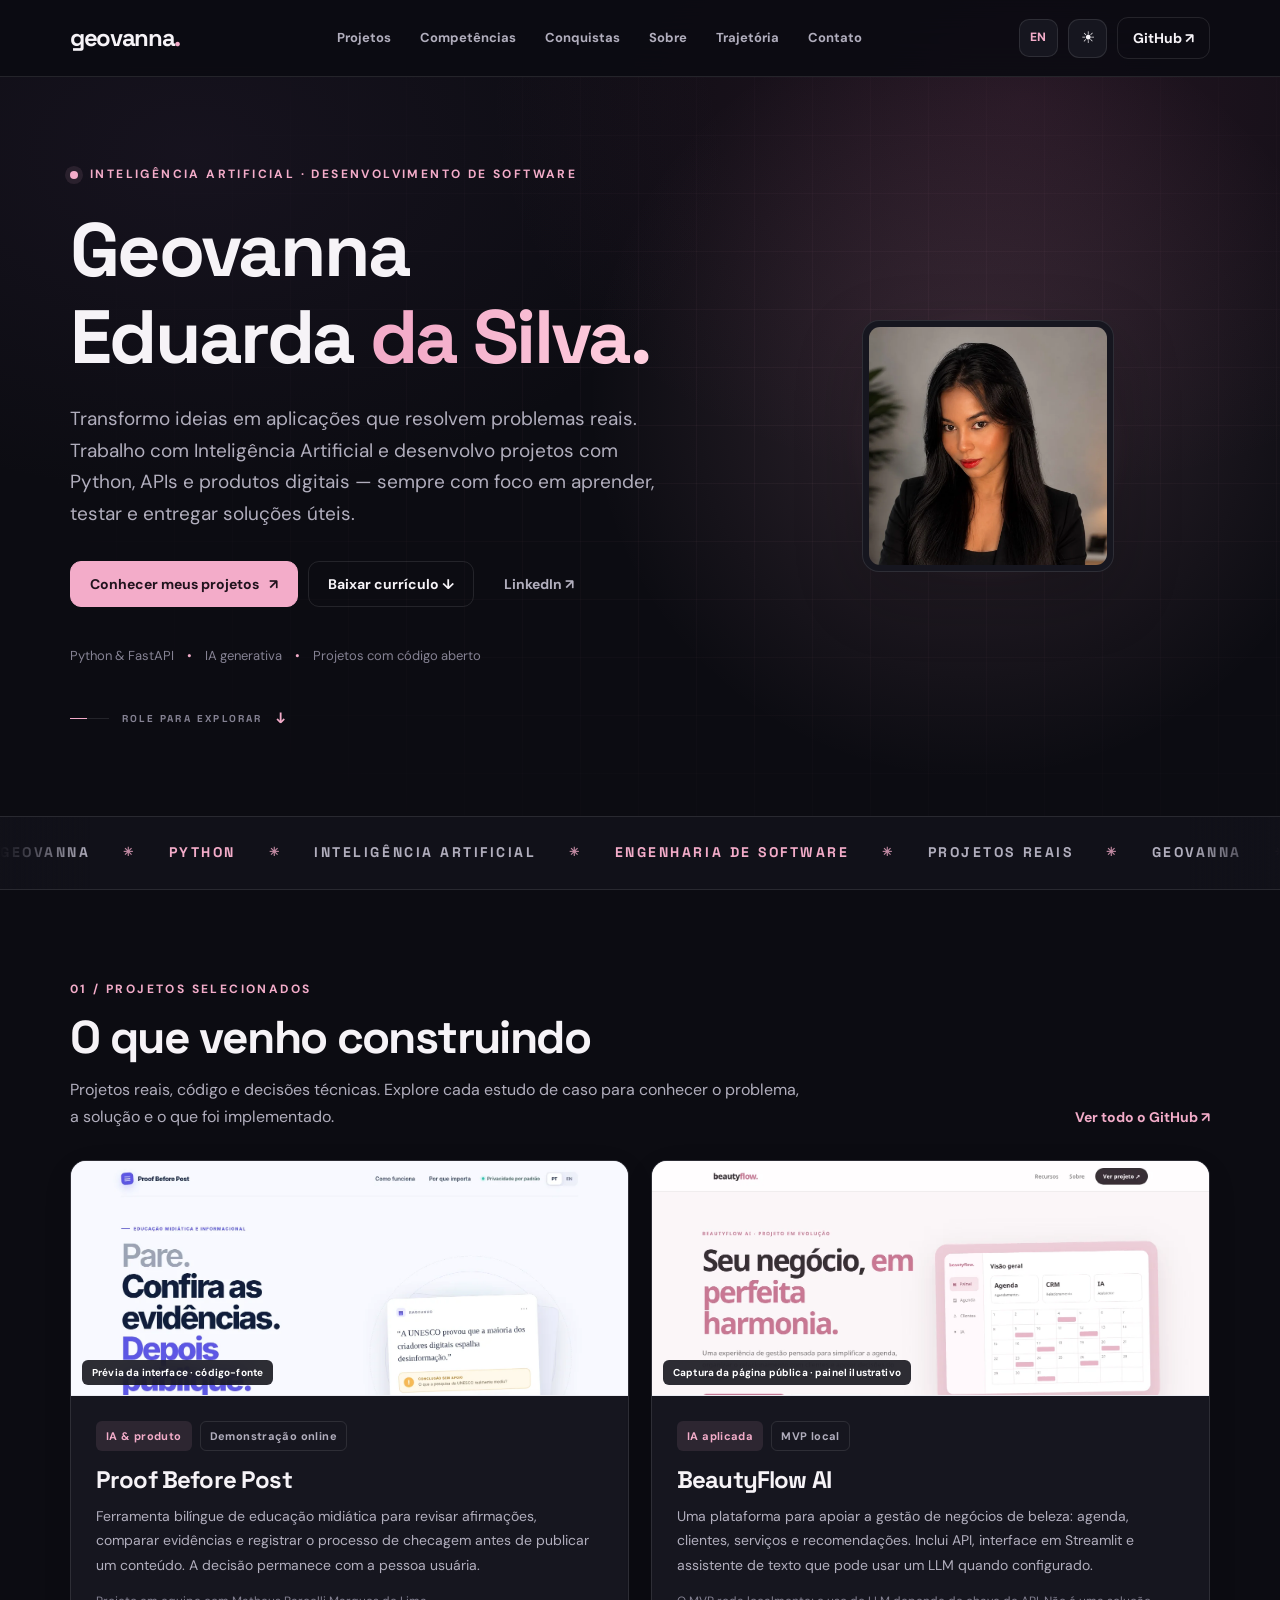
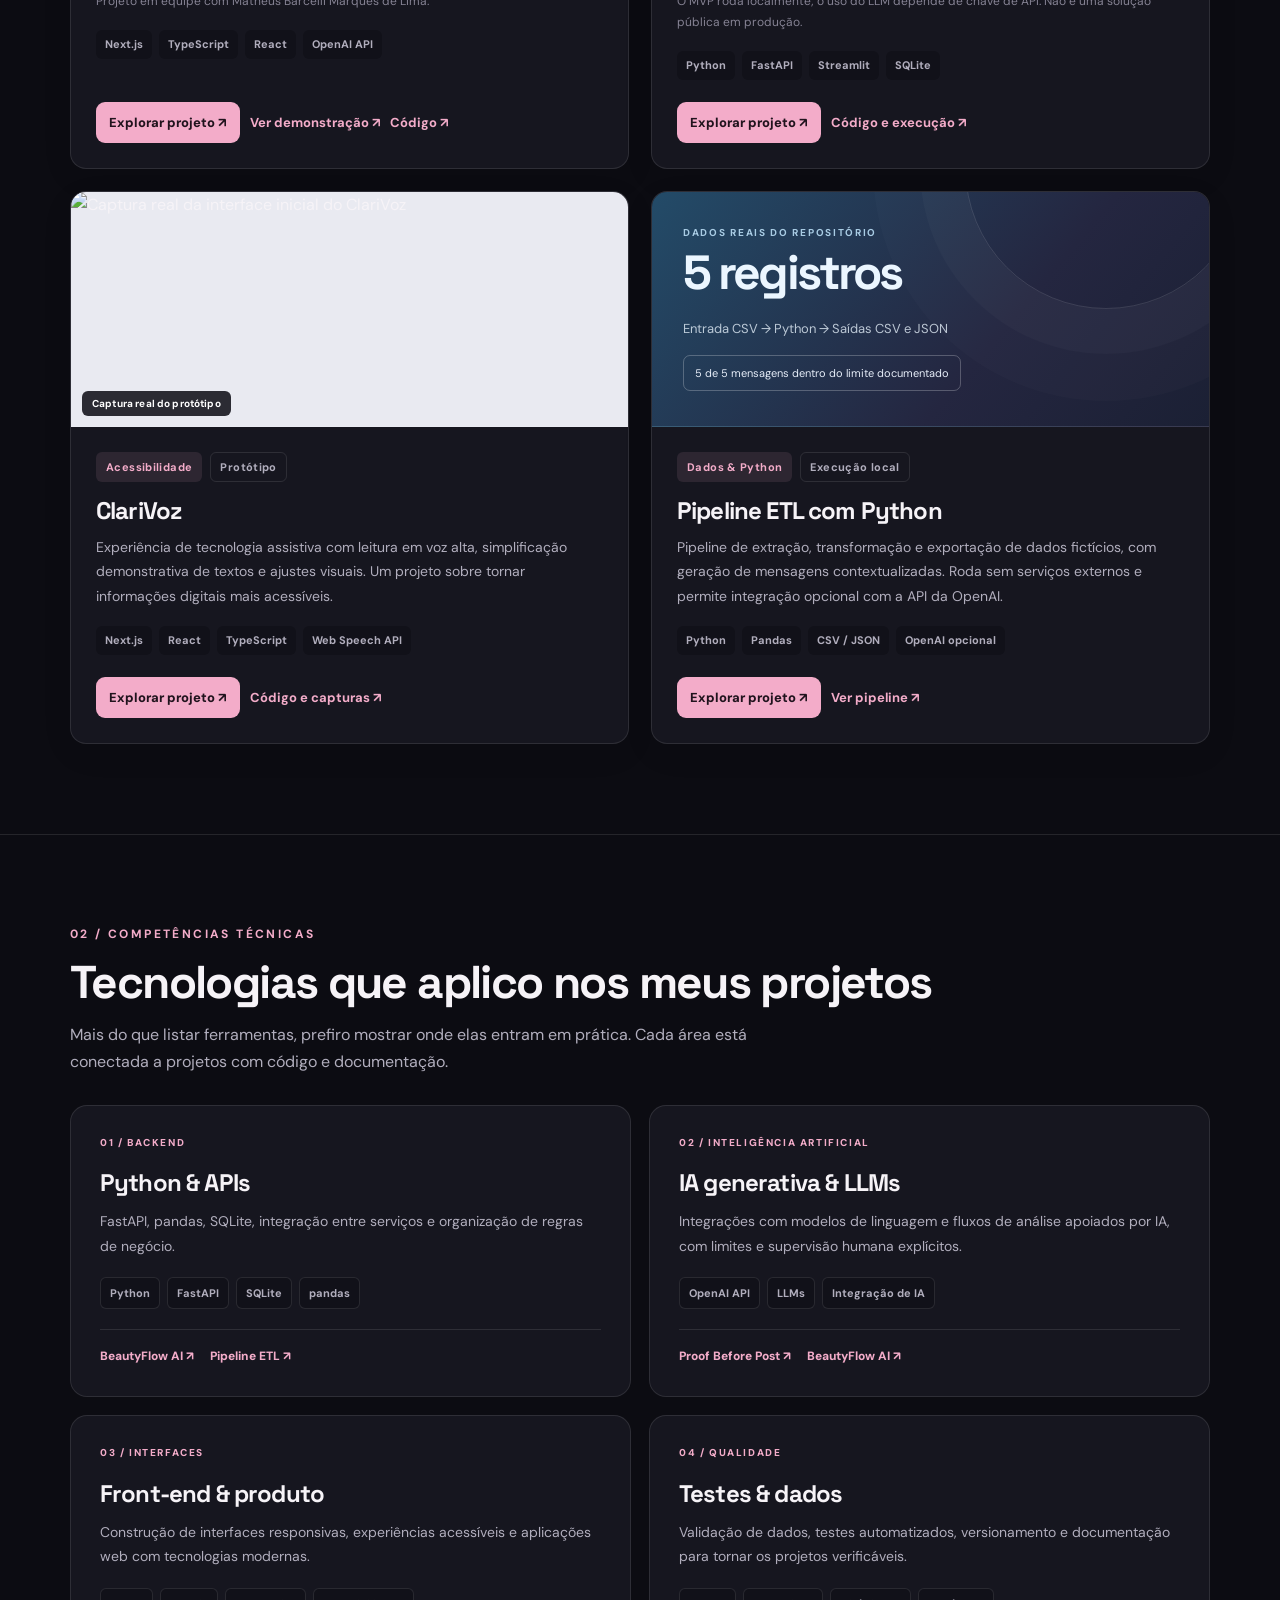
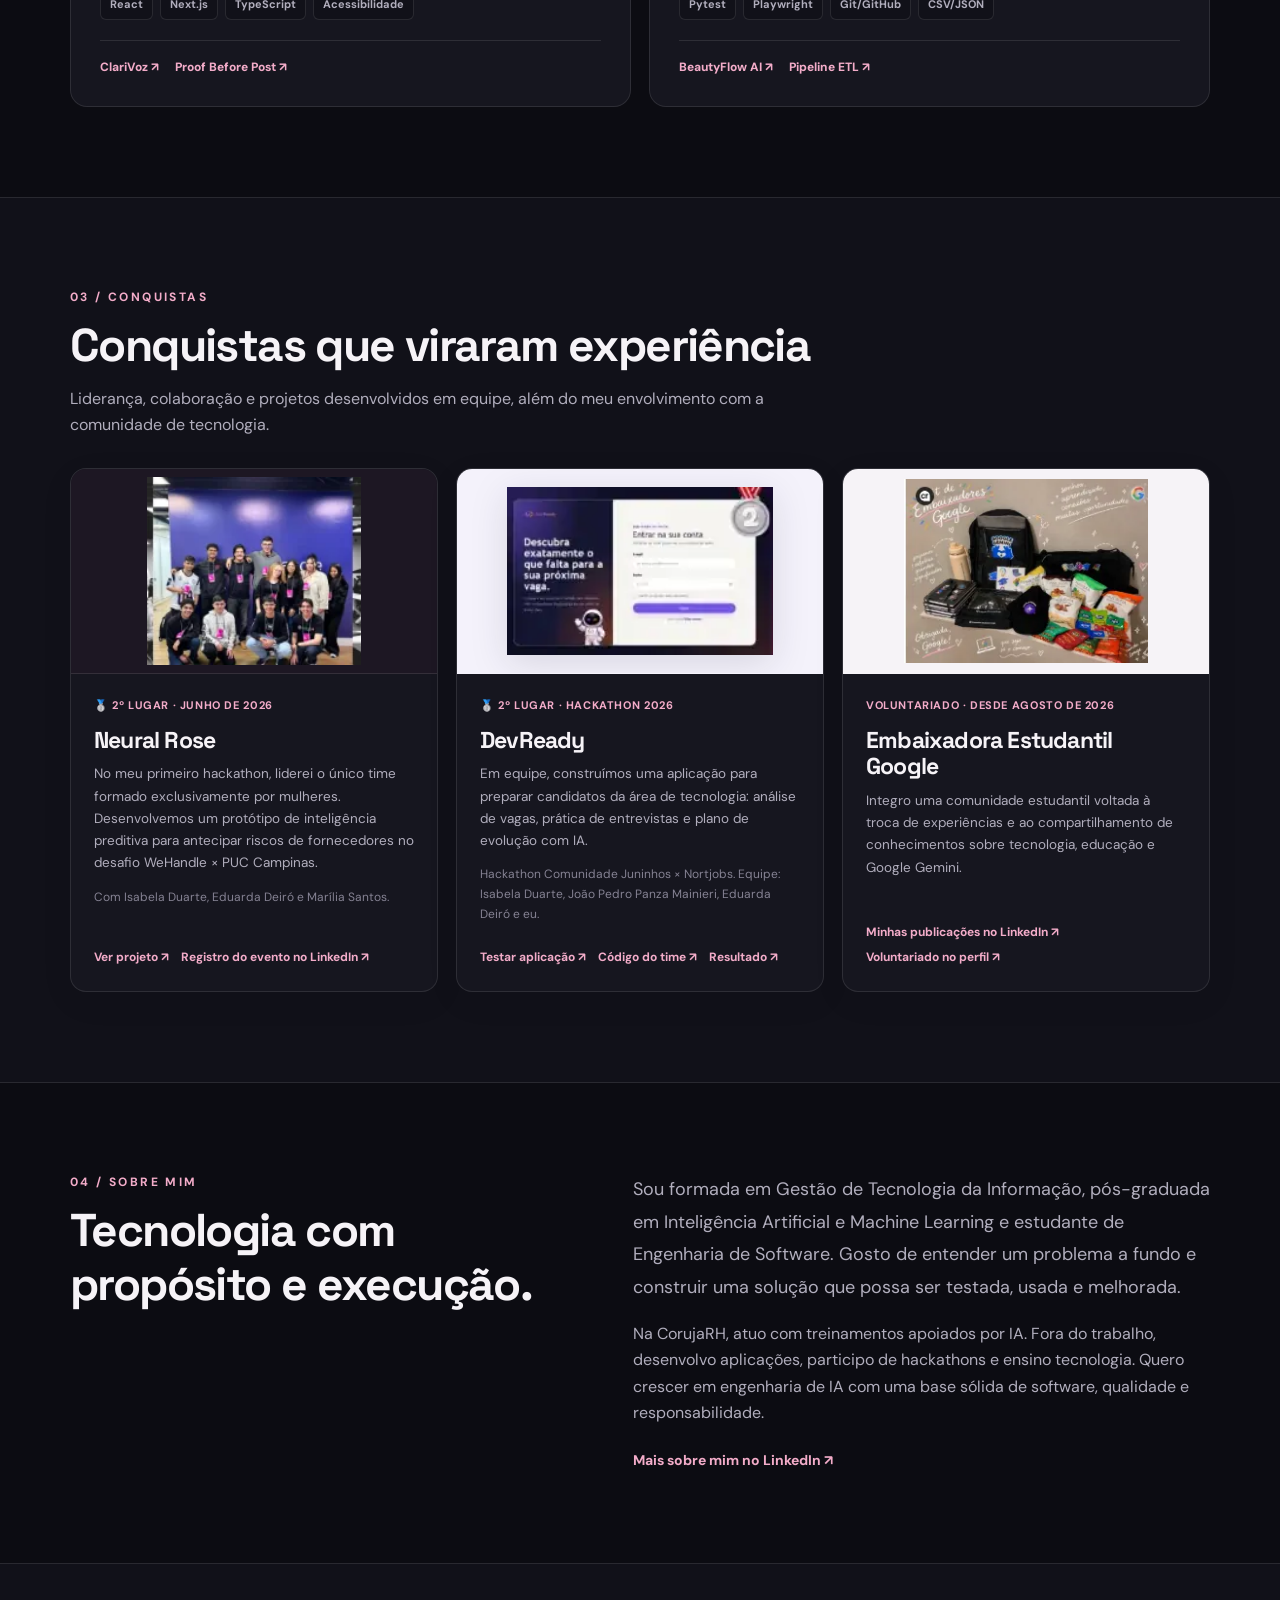
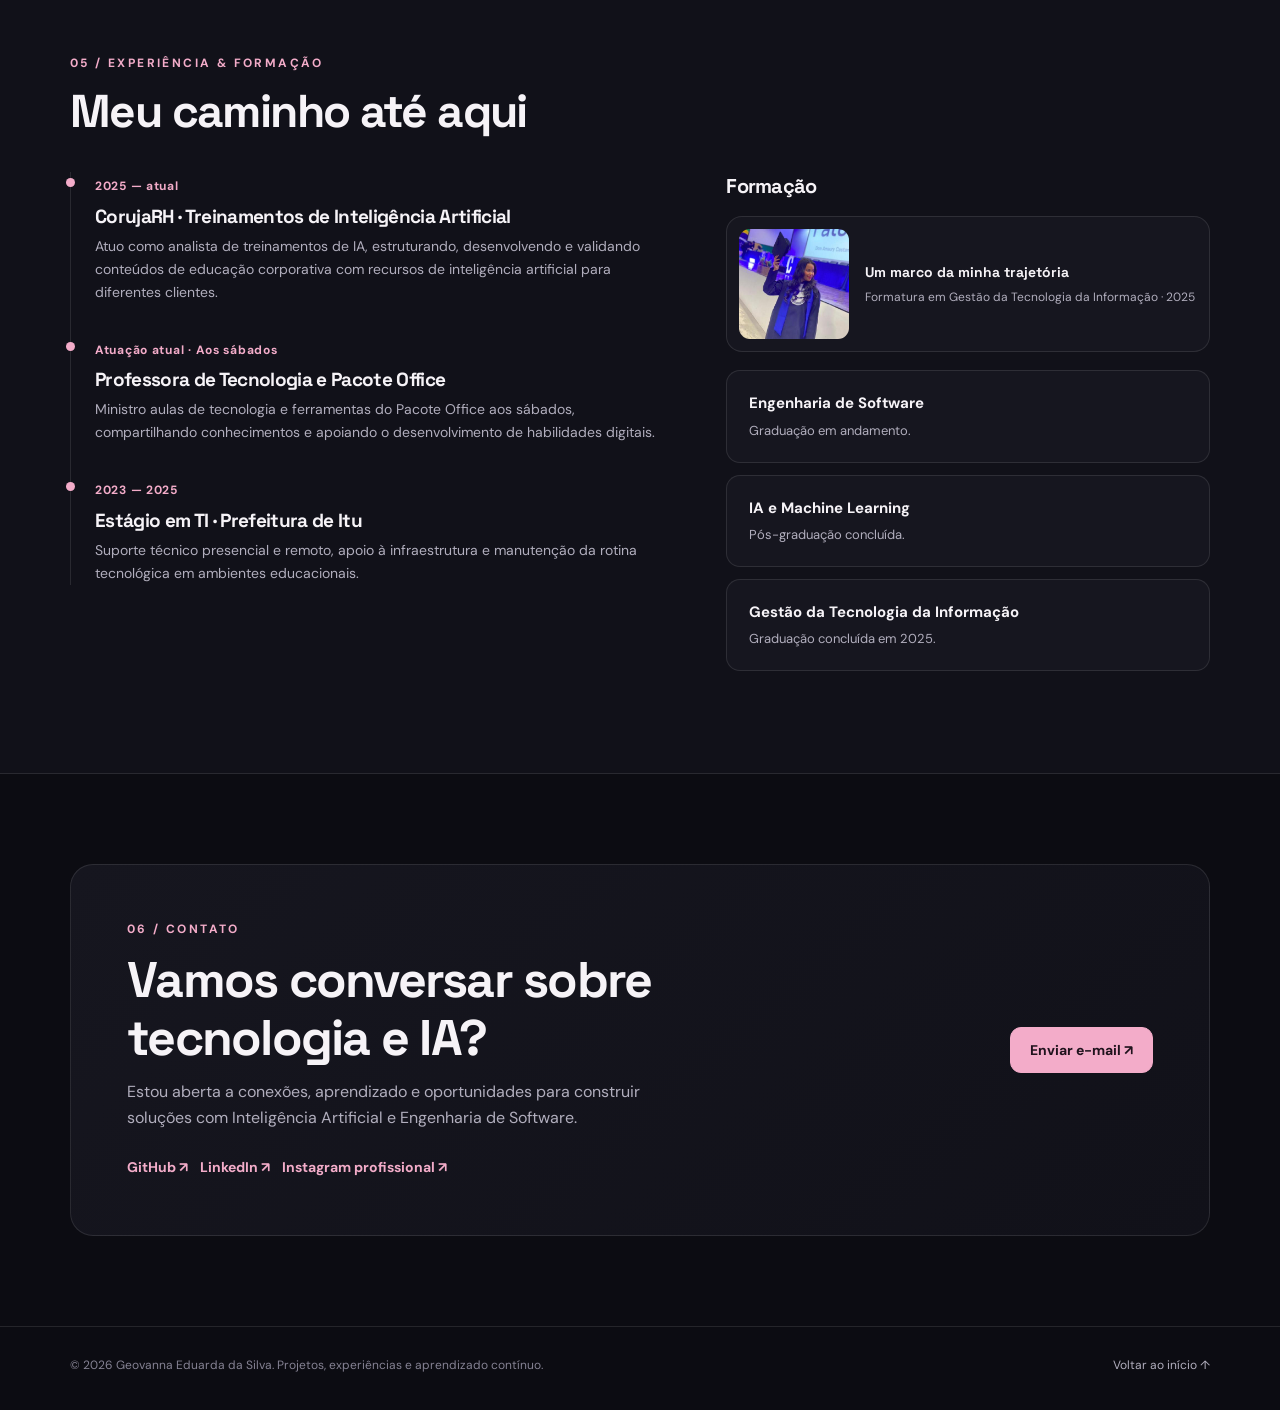
==== commit e1dd39bb: "Remove selo Portfolio Interativo 2026 em PT e EN" ====
--- a/index.html
+++ b/index.html
@@ -30,7 +30,7 @@
   <link href="https://fonts.googleapis.com/css2?family=DM+Sans:wght@400;500;600;700&family=Space+Grotesk:wght@400;500;600;700&display=swap" rel="stylesheet">
   <title>Geovanna Eduarda da Silva | IA Generativa & Engenharia de Software</title>
   <link rel="stylesheet" href="./css/portfolio.css">
-<link rel="stylesheet" href="./css/motion.css?v=20261118c">
+<link rel="stylesheet" href="./css/motion.css?v=20261118d">
 </head>
 <body>
 <div class="motion-progress" aria-hidden="true"></div>
@@ -59,7 +59,6 @@
     <section class="hero" id="inicio" aria-labelledby="hero-title">
       <div class="container hero-grid">
         <div>
-          <div class="hero-live-label"><span class="hero-live-dot" aria-hidden="true"></span> PORTFÓLIO INTERATIVO / 2026</div>
           <p class="eyebrow">Inteligência Artificial · Desenvolvimento de Software</p>
           <h1 id="hero-title">Geovanna Eduarda <span>da Silva.</span></h1>
           <p class="intro">Transformo ideias em aplicações que resolvem problemas reais. Trabalho com Inteligência Artificial e desenvolvo projetos com Python, APIs e produtos digitais — sempre com foco em aprender, testar e entregar soluções úteis.</p>
--- a/css/motion.css
+++ b/css/motion.css
@@ -162,14 +162,3 @@
   .hero h1 span{-webkit-text-fill-color:var(--accent);background:none}
   html.motion-ready .reveal-on-scroll{opacity:1;translate:none}
 }
-/* Signature moment: unmistakably Geovanna, without copying another site's identity. */
-.hero-live-label{
-  display:inline-flex;align-items:center;gap:9px;
-  margin-bottom:23px;padding:8px 13px;border-radius:100px;
-  border:1px solid rgba(243,172,201,.35);background:rgba(243,172,201,.085);
-  color:var(--accent);font:700 10px/1.4 "Space Grotesk",sans-serif;
-  letter-spacing:.16em;text-transform:uppercase;
-}
-.hero-live-dot{width:7px;height:7px;flex:none;border-radius:50%;background:var(--accent);box-shadow:0 0 0 4px rgba(243,172,201,.13)}
-@media(prefers-reduced-motion:no-preference){.hero-live-dot{animation:motionLive 2.4s ease-in-out infinite}}
-@keyframes motionLive{0%,100%{box-shadow:0 0 0 4px rgba(243,172,201,.13)}50%{box-shadow:0 0 0 8px rgba(243,172,201,0)}}
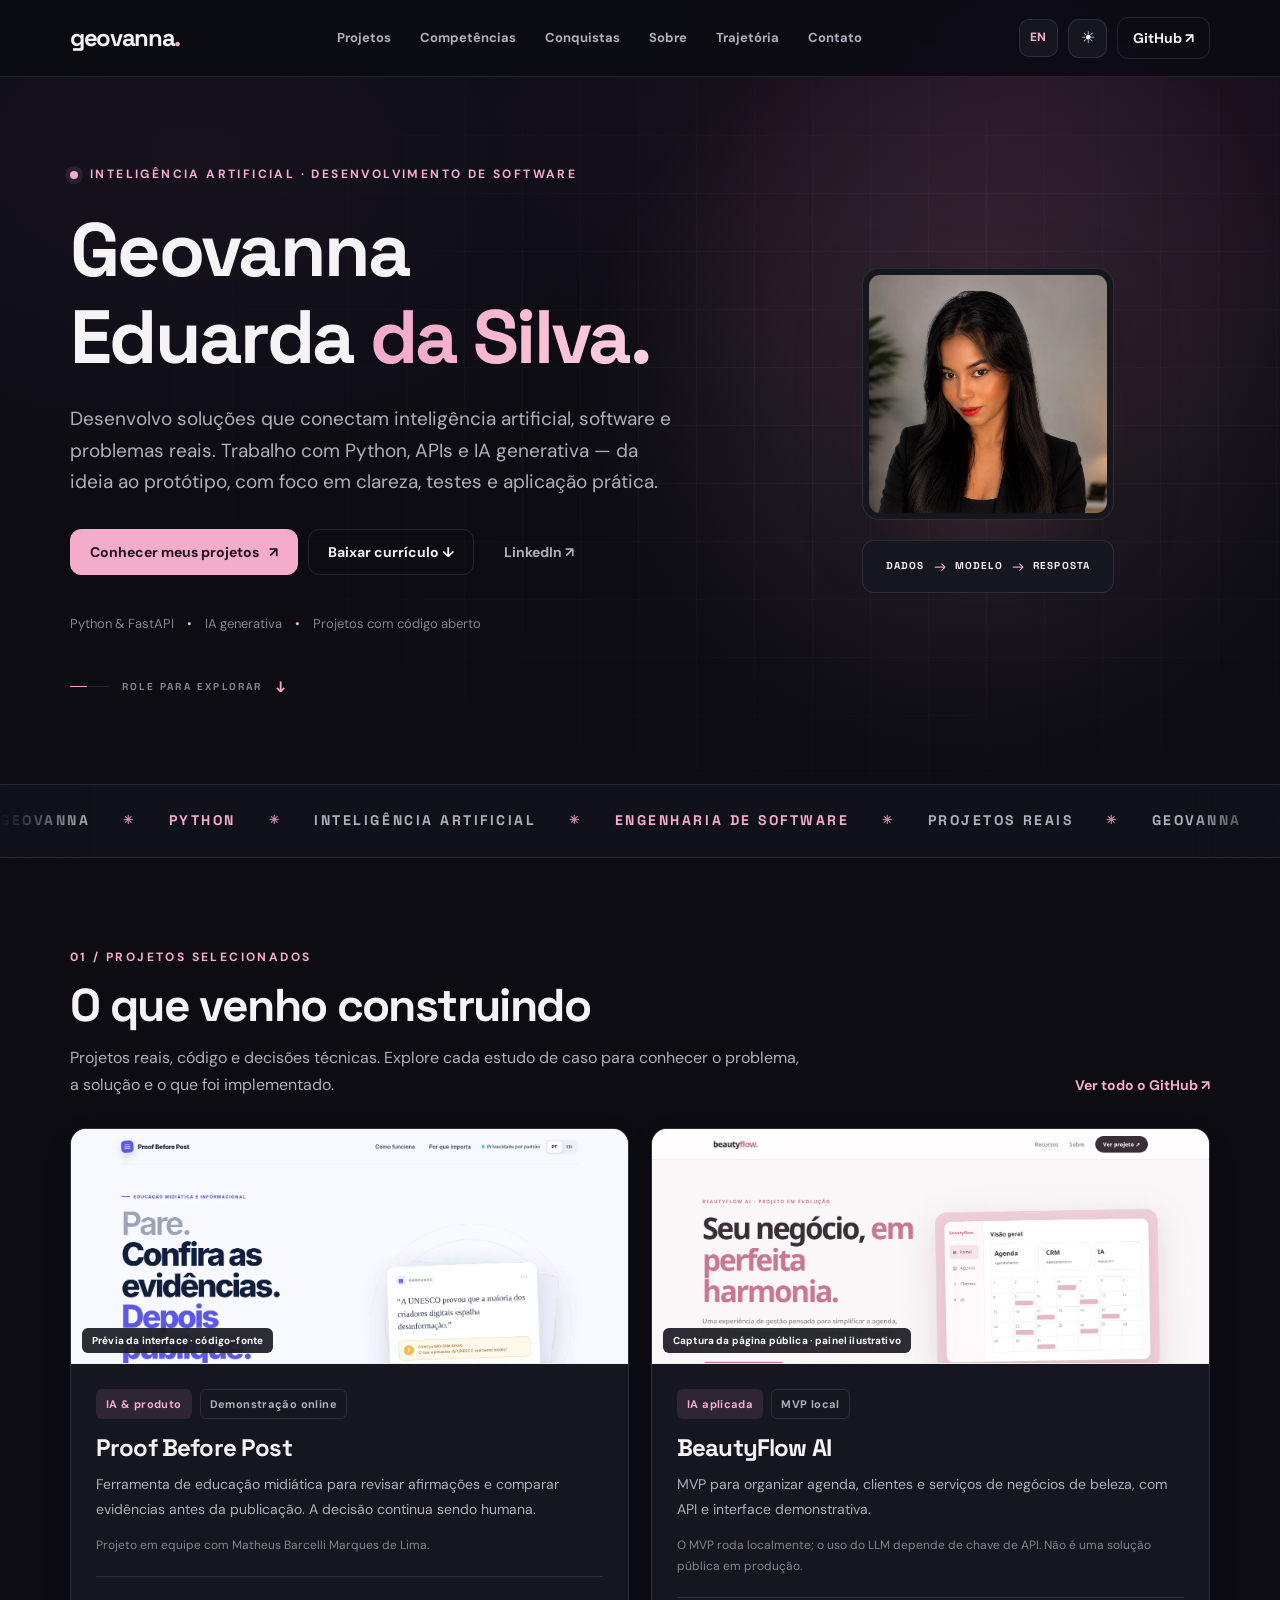
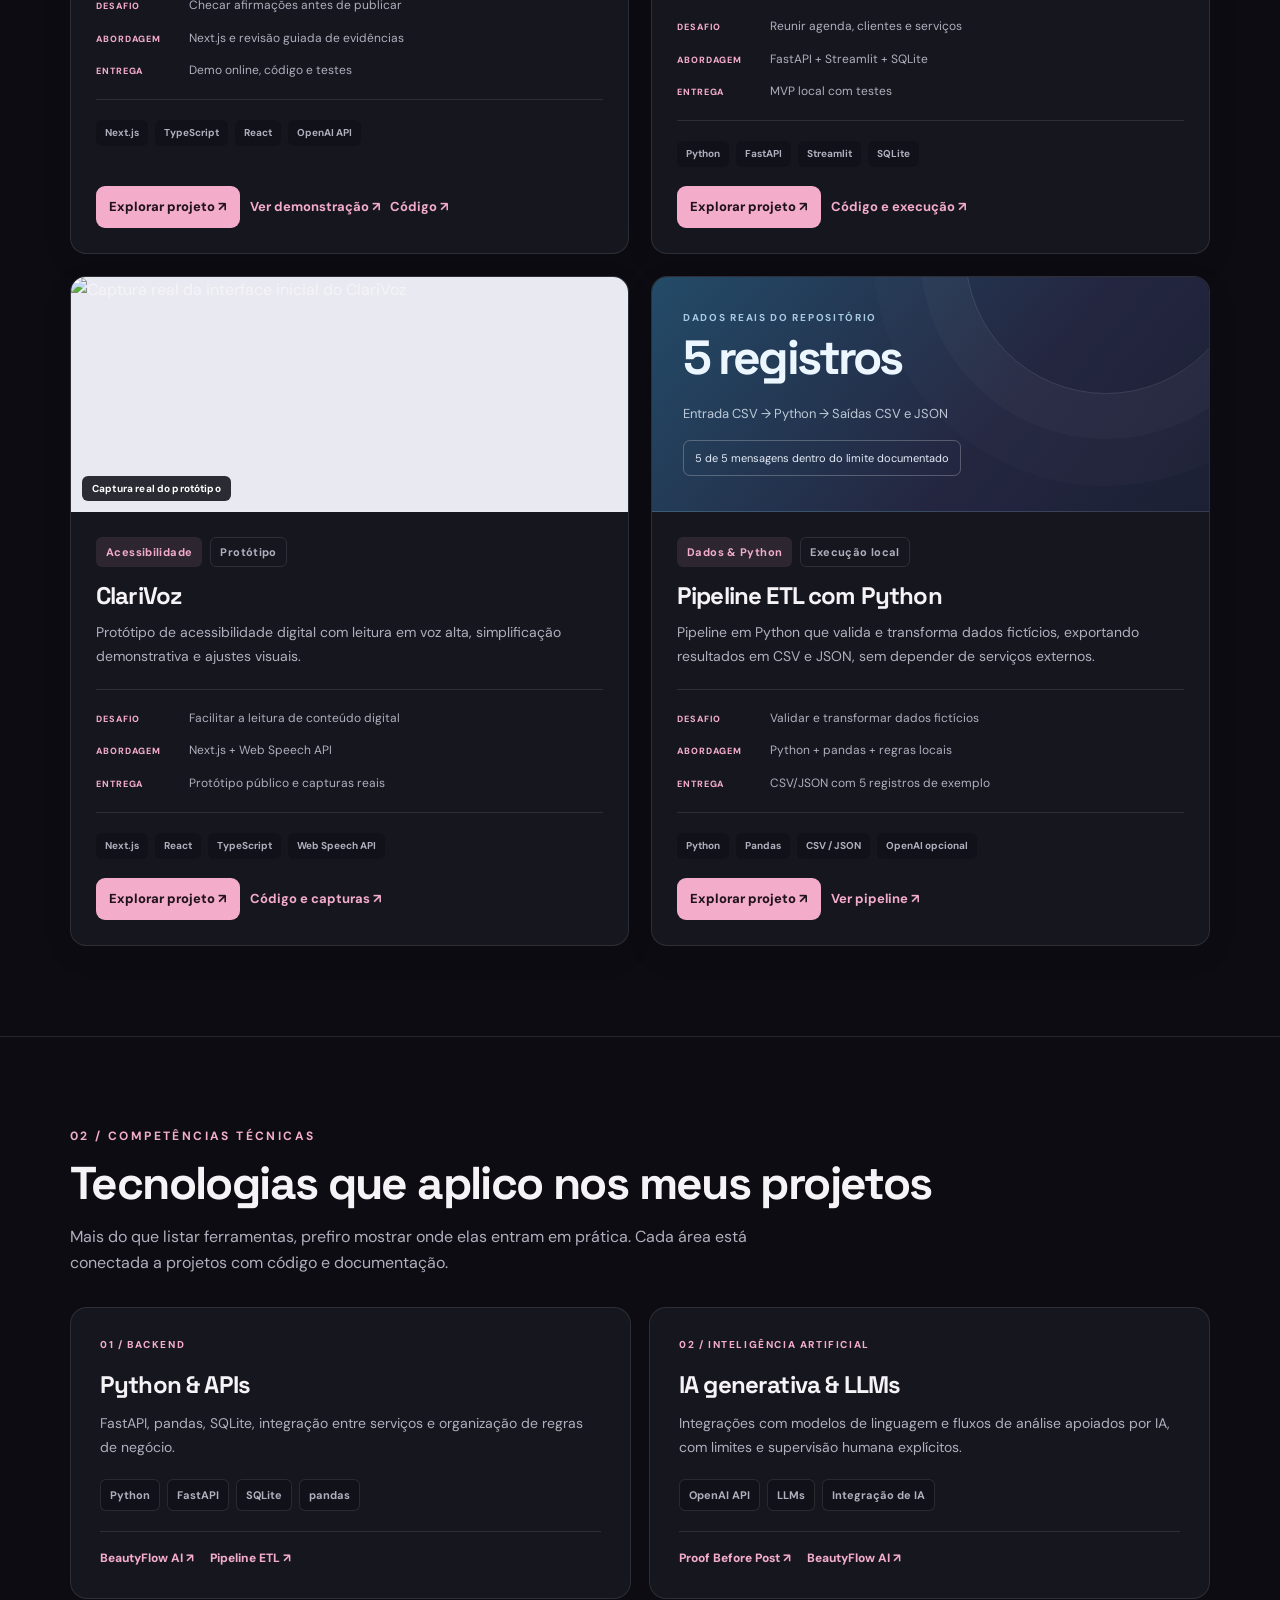
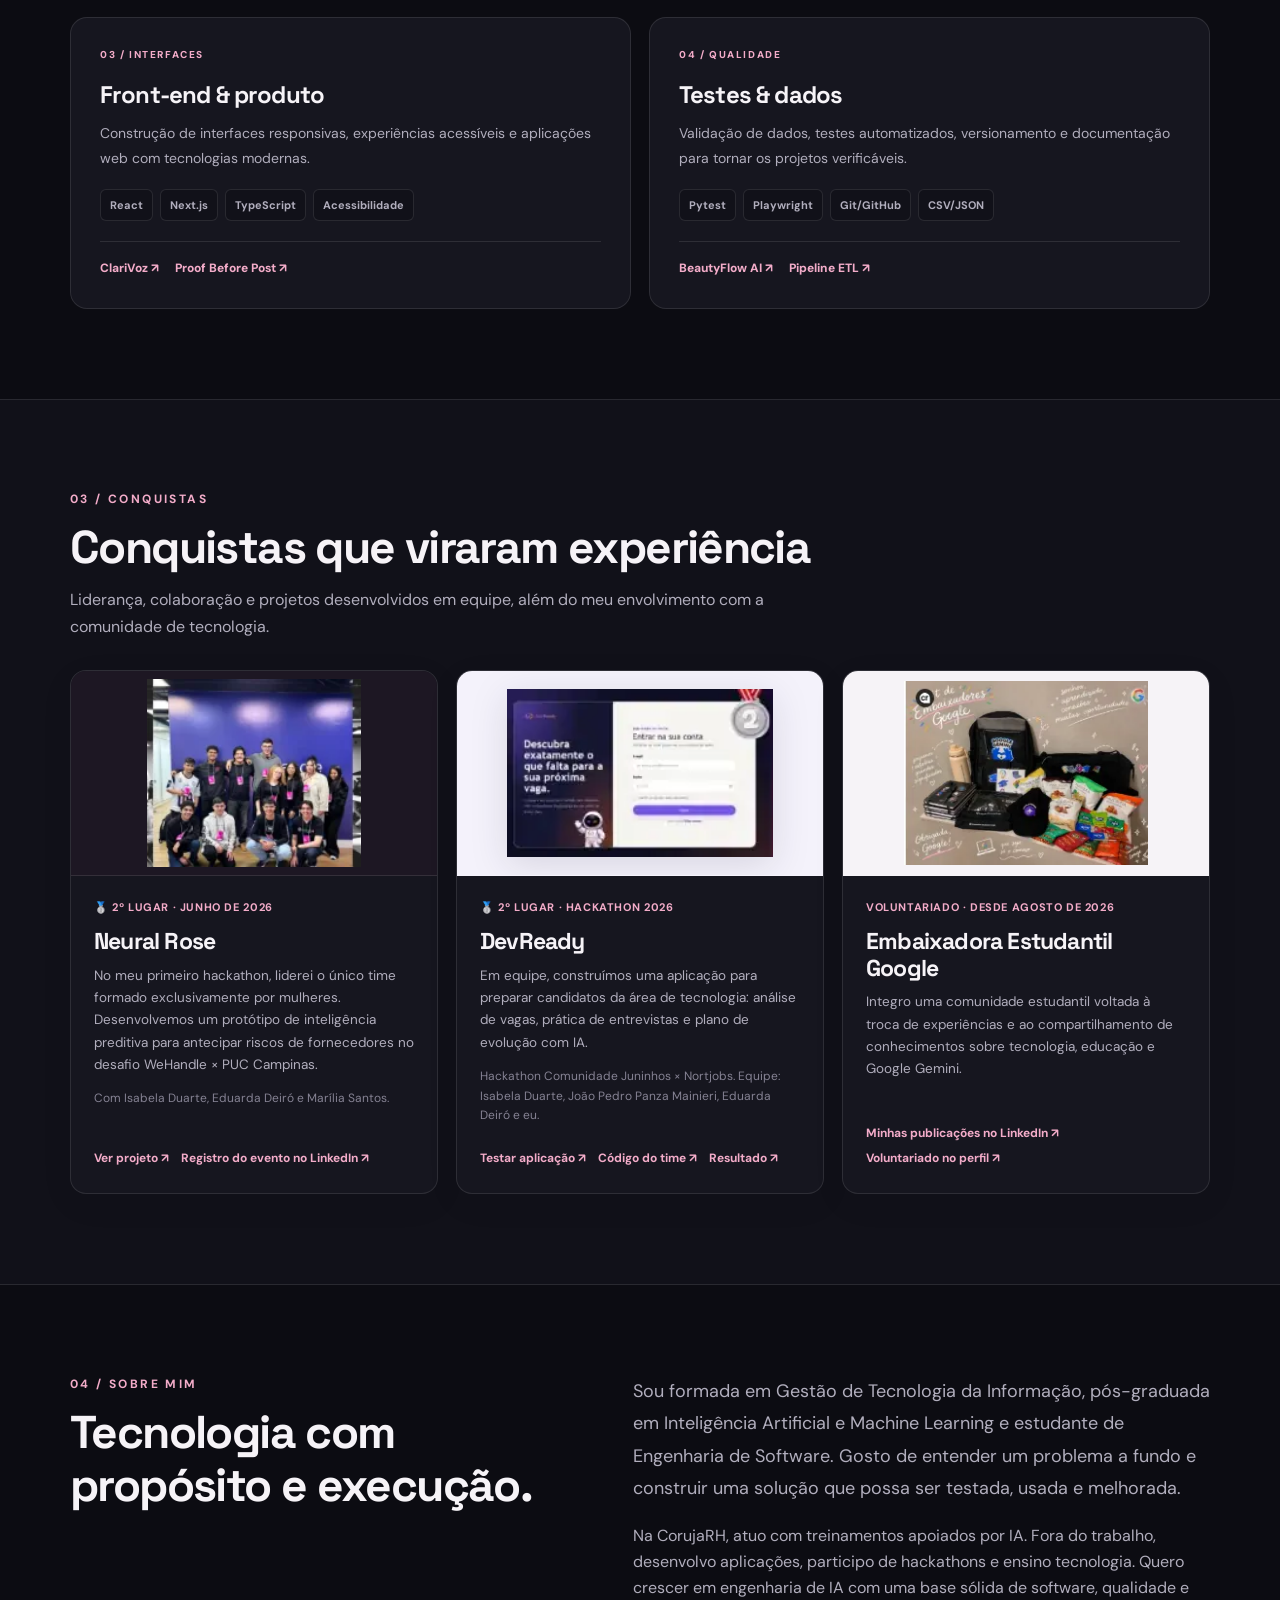
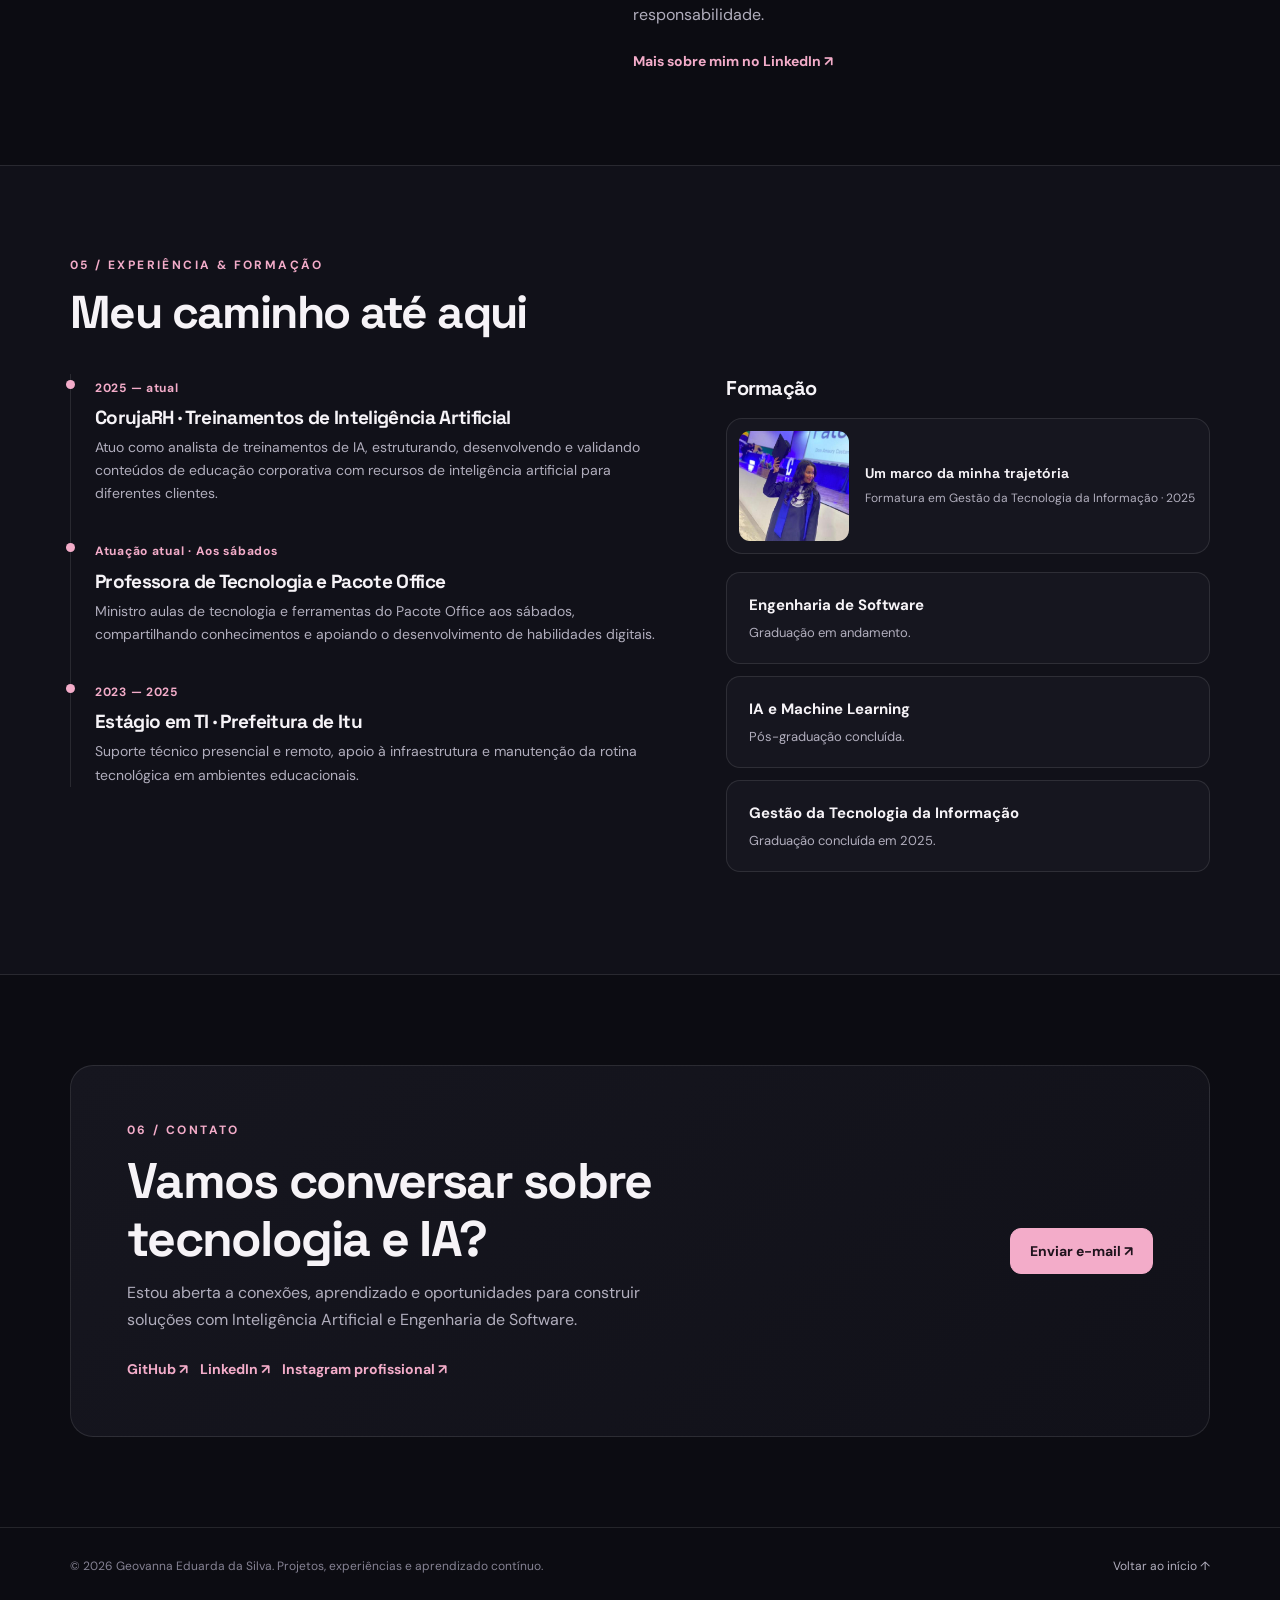
==== commit c52fa418: "Refina apresentacao, fluxo IA discreto e evidencias tecnicas nos projetos PT EN" ====
--- a/index.html
+++ b/index.html
@@ -29,7 +29,7 @@
   <link rel="preconnect" href="https://fonts.gstatic.com" crossorigin>
   <link href="https://fonts.googleapis.com/css2?family=DM+Sans:wght@400;500;600;700&family=Space+Grotesk:wght@400;500;600;700&display=swap" rel="stylesheet">
   <title>Geovanna Eduarda da Silva | IA Generativa & Engenharia de Software</title>
-  <link rel="stylesheet" href="./css/portfolio.css">
+  <link rel="stylesheet" href="./css/portfolio.css?v=20261118e">
 <link rel="stylesheet" href="./css/motion.css?v=20261118d">
 </head>
 <body>
@@ -61,7 +61,7 @@
         <div>
           <p class="eyebrow">Inteligência Artificial · Desenvolvimento de Software</p>
           <h1 id="hero-title">Geovanna Eduarda <span>da Silva.</span></h1>
-          <p class="intro">Transformo ideias em aplicações que resolvem problemas reais. Trabalho com Inteligência Artificial e desenvolvo projetos com Python, APIs e produtos digitais — sempre com foco em aprender, testar e entregar soluções úteis.</p>
+          <p class="intro">Desenvolvo soluções que conectam inteligência artificial, software e problemas reais. Trabalho com Python, APIs e IA generativa — da ideia ao protótipo, com foco em clareza, testes e aplicação prática.</p>
           <div class="hero-buttons">
             <a class="btn btn-primary" href="#projetos">Conhecer meus projetos <span aria-hidden="true">↗</span></a>
             <a class="btn" href="./assets/docs/CV-Geovanna-Silva.pdf" download="CV-Geovanna-Eduarda-da-Silva.pdf" aria-label="Baixar currículo em PDF">Baixar currículo ↓</a>
@@ -78,6 +78,11 @@
             <strong>Tecnologia aplicada a problemas reais.</strong>
             <span>IA generativa · Python · Software</span>
           </div>
+<div class="hero-flow" role="img" aria-label="Fluxo ilustrativo de IA: dados, modelo e resposta">
+   <span class="hero-flow-step">DADOS</span><span class="hero-flow-arrow" aria-hidden="true">→</span>
+   <span class="hero-flow-step">MODELO</span><span class="hero-flow-arrow" aria-hidden="true">→</span>
+   <span class="hero-flow-step">RESPOSTA</span>
+ </div>
         </div>
       </div>
     </section>
@@ -106,9 +111,14 @@
             <div class="project-body">
               <div class="project-meta"><span class="tag-feature">IA &amp; produto</span><span>Demonstração online</span></div>
               <h3>Proof Before Post</h3>
-              <p>Ferramenta bilíngue de educação midiática para revisar afirmações, comparar evidências e registrar o processo de checagem antes de publicar um conteúdo. A decisão permanece com a pessoa usuária.</p>
+              <p>Ferramenta de educação midiática para revisar afirmações e comparar evidências antes da publicação. A decisão continua sendo humana.</p>
               <p class="project-footnote">Projeto em equipe com Matheus Barcelli Marques de Lima.</p>
-              <div class="stack-tags"><span>Next.js</span><span>TypeScript</span><span>React</span><span>OpenAI API</span></div>
+              <dl class="project-proof" aria-label="Resumo técnico do projeto">
+<div class="project-proof-row"><dt>DESAFIO</dt><dd>Checar afirmações antes de publicar</dd></div>
+<div class="project-proof-row"><dt>ABORDAGEM</dt><dd>Next.js e revisão guiada de evidências</dd></div>
+<div class="project-proof-row"><dt>ENTREGA</dt><dd>Demo online, código e testes</dd></div>
+</dl>
+<div class="stack-tags"><span>Next.js</span><span>TypeScript</span><span>React</span><span>OpenAI API</span></div>
               <div class="project-links"><a class="project-case-link" href="./projetos/proof-before-post.html" aria-label="Ler estudo de caso de Proof Before Post">Explorar projeto ↗</a>
                 <a href="https://proof-before-post.vercel.app/" target="_blank" rel="noopener noreferrer" aria-label="Abrir demonstração do Proof Before Post">Ver demonstração ↗</a>
                 <a href="https://github.com/geovannasilva15/proof-before-post" target="_blank" rel="noopener noreferrer" aria-label="Ver repositório do Proof Before Post">Código ↗</a>
@@ -124,9 +134,14 @@
             <div class="project-body">
               <div class="project-meta"><span class="tag-feature">IA aplicada</span><span>MVP local</span></div>
               <h3>BeautyFlow AI</h3>
-              <p>Uma plataforma para apoiar a gestão de negócios de beleza: agenda, clientes, serviços e recomendações. Inclui API, interface em Streamlit e assistente de texto que pode usar um LLM quando configurado.</p>
+              <p>MVP para organizar agenda, clientes e serviços de negócios de beleza, com API e interface demonstrativa.</p>
               <p class="project-footnote">O MVP roda localmente; o uso do LLM depende de chave de API. Não é uma solução pública em produção.</p>
-              <div class="stack-tags"><span>Python</span><span>FastAPI</span><span>Streamlit</span><span>SQLite</span></div>
+              <dl class="project-proof" aria-label="Resumo técnico do projeto">
+<div class="project-proof-row"><dt>DESAFIO</dt><dd>Reunir agenda, clientes e serviços</dd></div>
+<div class="project-proof-row"><dt>ABORDAGEM</dt><dd>FastAPI + Streamlit + SQLite</dd></div>
+<div class="project-proof-row"><dt>ENTREGA</dt><dd>MVP local com testes</dd></div>
+</dl>
+<div class="stack-tags"><span>Python</span><span>FastAPI</span><span>Streamlit</span><span>SQLite</span></div>
               <div class="project-links"><a class="project-case-link" href="./projetos/beautyflow-ai.html" aria-label="Ler estudo de caso de BeautyFlow AI">Explorar projeto ↗</a><a href="https://github.com/geovannasilva15/beautyflow-ai" target="_blank" rel="noopener noreferrer" aria-label="Ver código e instruções do BeautyFlow AI">Código e execução ↗</a></div>
             </div>
           </article>
@@ -139,8 +154,13 @@
             <div class="project-body">
               <div class="project-meta"><span class="tag-feature">Acessibilidade</span><span>Protótipo</span></div>
               <h3>ClariVoz</h3>
-              <p>Experiência de tecnologia assistiva com leitura em voz alta, simplificação demonstrativa de textos e ajustes visuais. Um projeto sobre tornar informações digitais mais acessíveis.</p>
-              <div class="stack-tags"><span>Next.js</span><span>React</span><span>TypeScript</span><span>Web Speech API</span></div>
+              <p>Protótipo de acessibilidade digital com leitura em voz alta, simplificação demonstrativa e ajustes visuais.</p>
+              <dl class="project-proof" aria-label="Resumo técnico do projeto">
+<div class="project-proof-row"><dt>DESAFIO</dt><dd>Facilitar a leitura de conteúdo digital</dd></div>
+<div class="project-proof-row"><dt>ABORDAGEM</dt><dd>Next.js + Web Speech API</dd></div>
+<div class="project-proof-row"><dt>ENTREGA</dt><dd>Protótipo público e capturas reais</dd></div>
+</dl>
+<div class="stack-tags"><span>Next.js</span><span>React</span><span>TypeScript</span><span>Web Speech API</span></div>
               <div class="project-links"><a class="project-case-link" href="./projetos/clarivoz.html" aria-label="Ler estudo de caso de ClariVoz">Explorar projeto ↗</a><a href="https://github.com/geovannasilva15/clarivoz" target="_blank" rel="noopener noreferrer" aria-label="Ver código e capturas reais do ClariVoz">Código e capturas ↗</a></div>
             </div>
           </article>
@@ -154,8 +174,13 @@
             <div class="project-body">
               <div class="project-meta"><span class="tag-feature">Dados &amp; Python</span><span>Execução local</span></div>
               <h3>Pipeline ETL com Python</h3>
-              <p>Pipeline de extração, transformação e exportação de dados fictícios, com geração de mensagens contextualizadas. Roda sem serviços externos e permite integração opcional com a API da OpenAI.</p>
-              <div class="stack-tags"><span>Python</span><span>Pandas</span><span>CSV / JSON</span><span>OpenAI opcional</span></div>
+              <p>Pipeline em Python que valida e transforma dados fictícios, exportando resultados em CSV e JSON, sem depender de serviços externos.</p>
+              <dl class="project-proof" aria-label="Resumo técnico do projeto">
+<div class="project-proof-row"><dt>DESAFIO</dt><dd>Validar e transformar dados fictícios</dd></div>
+<div class="project-proof-row"><dt>ABORDAGEM</dt><dd>Python + pandas + regras locais</dd></div>
+<div class="project-proof-row"><dt>ENTREGA</dt><dd>CSV/JSON com 5 registros de exemplo</dd></div>
+</dl>
+<div class="stack-tags"><span>Python</span><span>Pandas</span><span>CSV / JSON</span><span>OpenAI opcional</span></div>
               <div class="project-links"><a class="project-case-link" href="./projetos/pipeline-etl-python.html" aria-label="Ler estudo de caso de Pipeline ETL com Python">Explorar projeto ↗</a><a href="https://github.com/geovannasilva15/Etl-python-ia" target="_blank" rel="noopener noreferrer" aria-label="Ver repositório do pipeline ETL com Python">Ver pipeline ↗</a></div>
             </div>
           </article>
--- a/css/portfolio.css
+++ b/css/portfolio.css
@@ -328,3 +328,20 @@
 @media(max-width:700px){.site-nav{top:68px}}
 @media(max-width:620px){.skills-grid{grid-template-columns:1fr}.skill-card{padding:23px}.hero-buttons .btn{font-size:12px}}
 @media(prefers-reduced-motion:reduce){.skill-card{transition:none}}
+
+/* Case-study evidence and compact AI workflow, 2026-11-18 */
+.hero-flow{position:relative;display:flex;align-items:center;justify-content:center;gap:9px;flex-wrap:wrap;margin-top:20px;padding:13px 9px;border:1px solid var(--line);border-radius:12px;background:var(--card);font-family:"Space Grotesk",sans-serif}
+.hero-flow-step{font-size:10px;font-weight:800;letter-spacing:.12em;color:var(--text)}
+.hero-flow-arrow{color:var(--accent);font-size:15px}
+.project-proof{display:grid;gap:0;margin:0 0 20px;padding:12px 0;border-top:1px solid var(--line);border-bottom:1px solid var(--line)}
+.project-proof-row{display:grid;grid-template-columns:83px minmax(0,1fr);gap:10px;align-items:baseline;padding:7px 0}
+.project-proof-row dt{font-size:9px;font-weight:800;letter-spacing:.10em;color:var(--accent)}
+.project-proof-row dd{margin:0;color:var(--muted);font-size:12px;line-height:1.55}
+.project .project-body>.project-proof{margin-top:2px}
+.project .project-body>.project-proof+.stack-tags{margin-bottom:19px}
+.project .project-body>.project-proof+.stack-tags span{font-size:10px}
+.project-media img{transition:transform .4s ease}
+@media(hover:hover) and (prefers-reduced-motion:no-preference){.project:hover .project-media img{transform:scale(1.025)}}
+@media(max-width:700px){.hero-flow{max-width:260px;margin-inline:auto}.project-proof-row{grid-template-columns:78px minmax(0,1fr)}}
+@media(max-width:390px){.project-proof-row{grid-template-columns:1fr;gap:2px}.hero-flow{gap:6px}}
+@media(prefers-reduced-motion:reduce){.project-media img{transition:none}}
